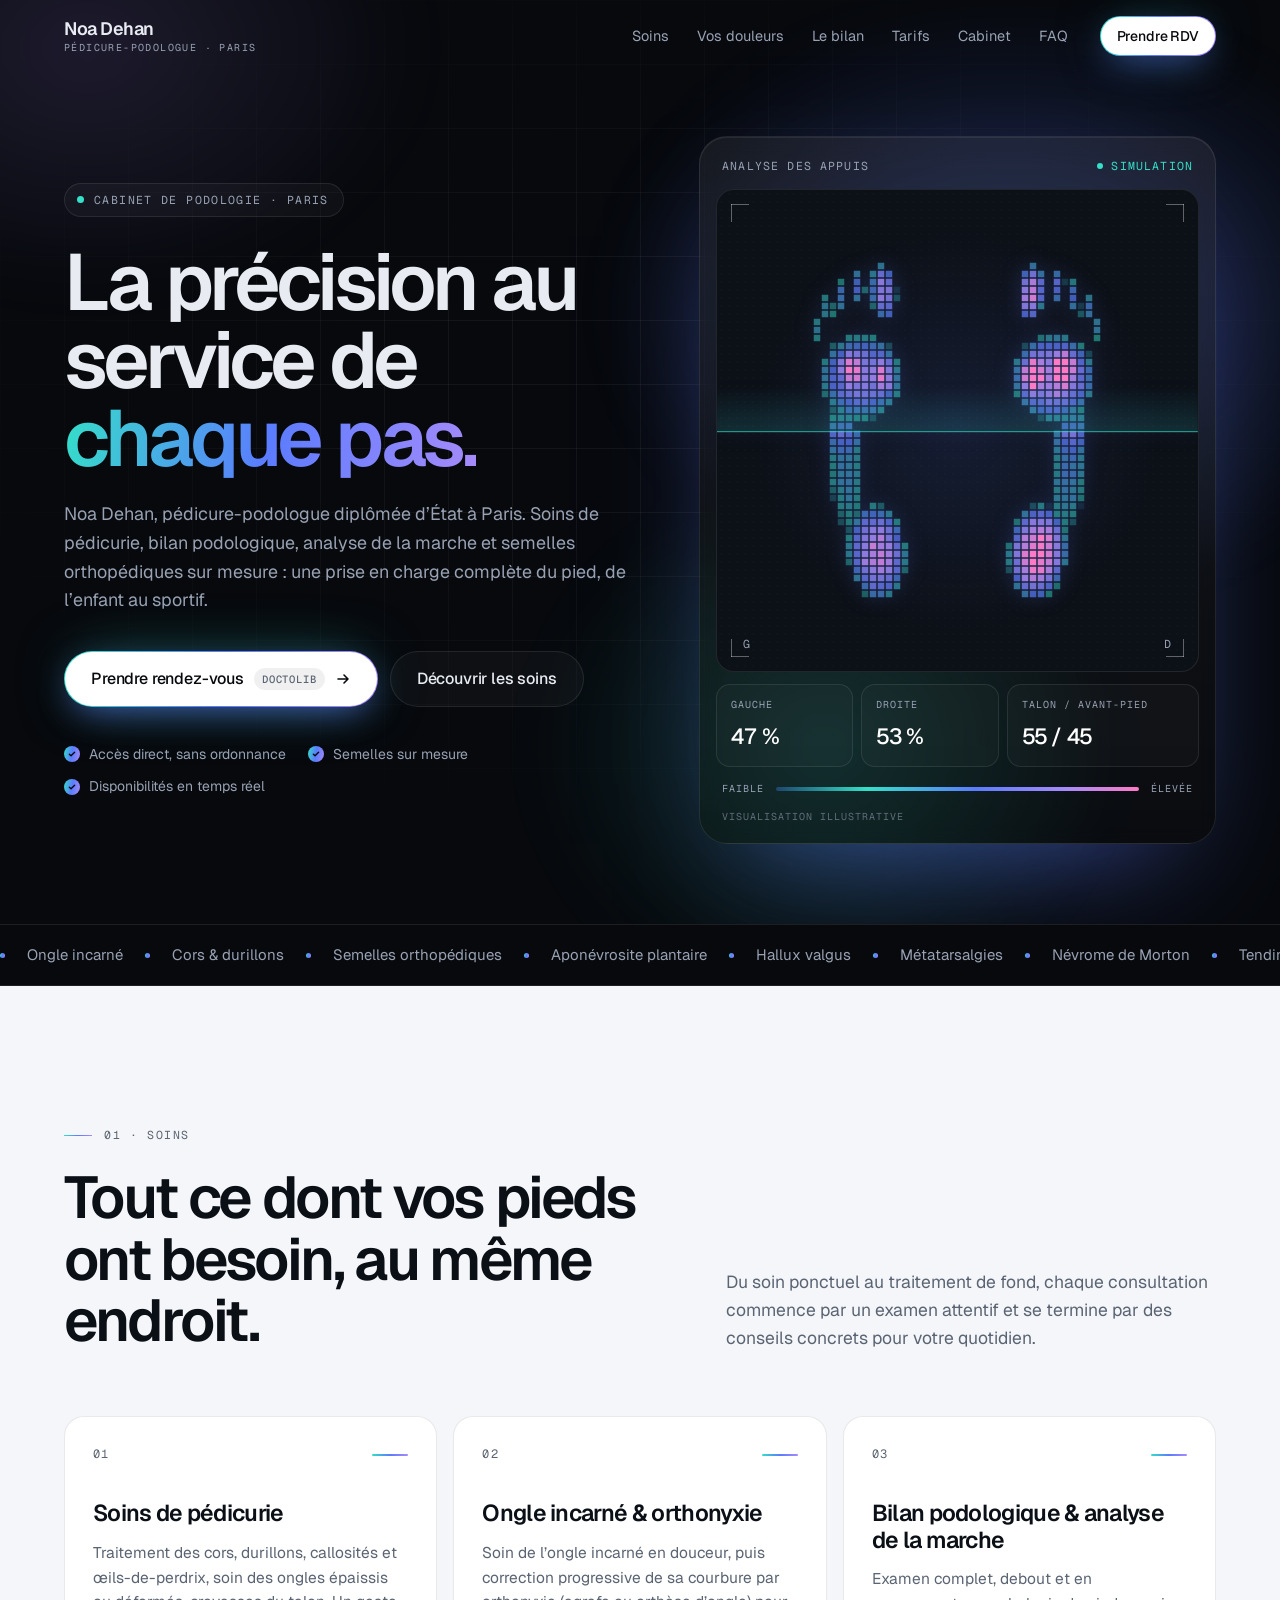
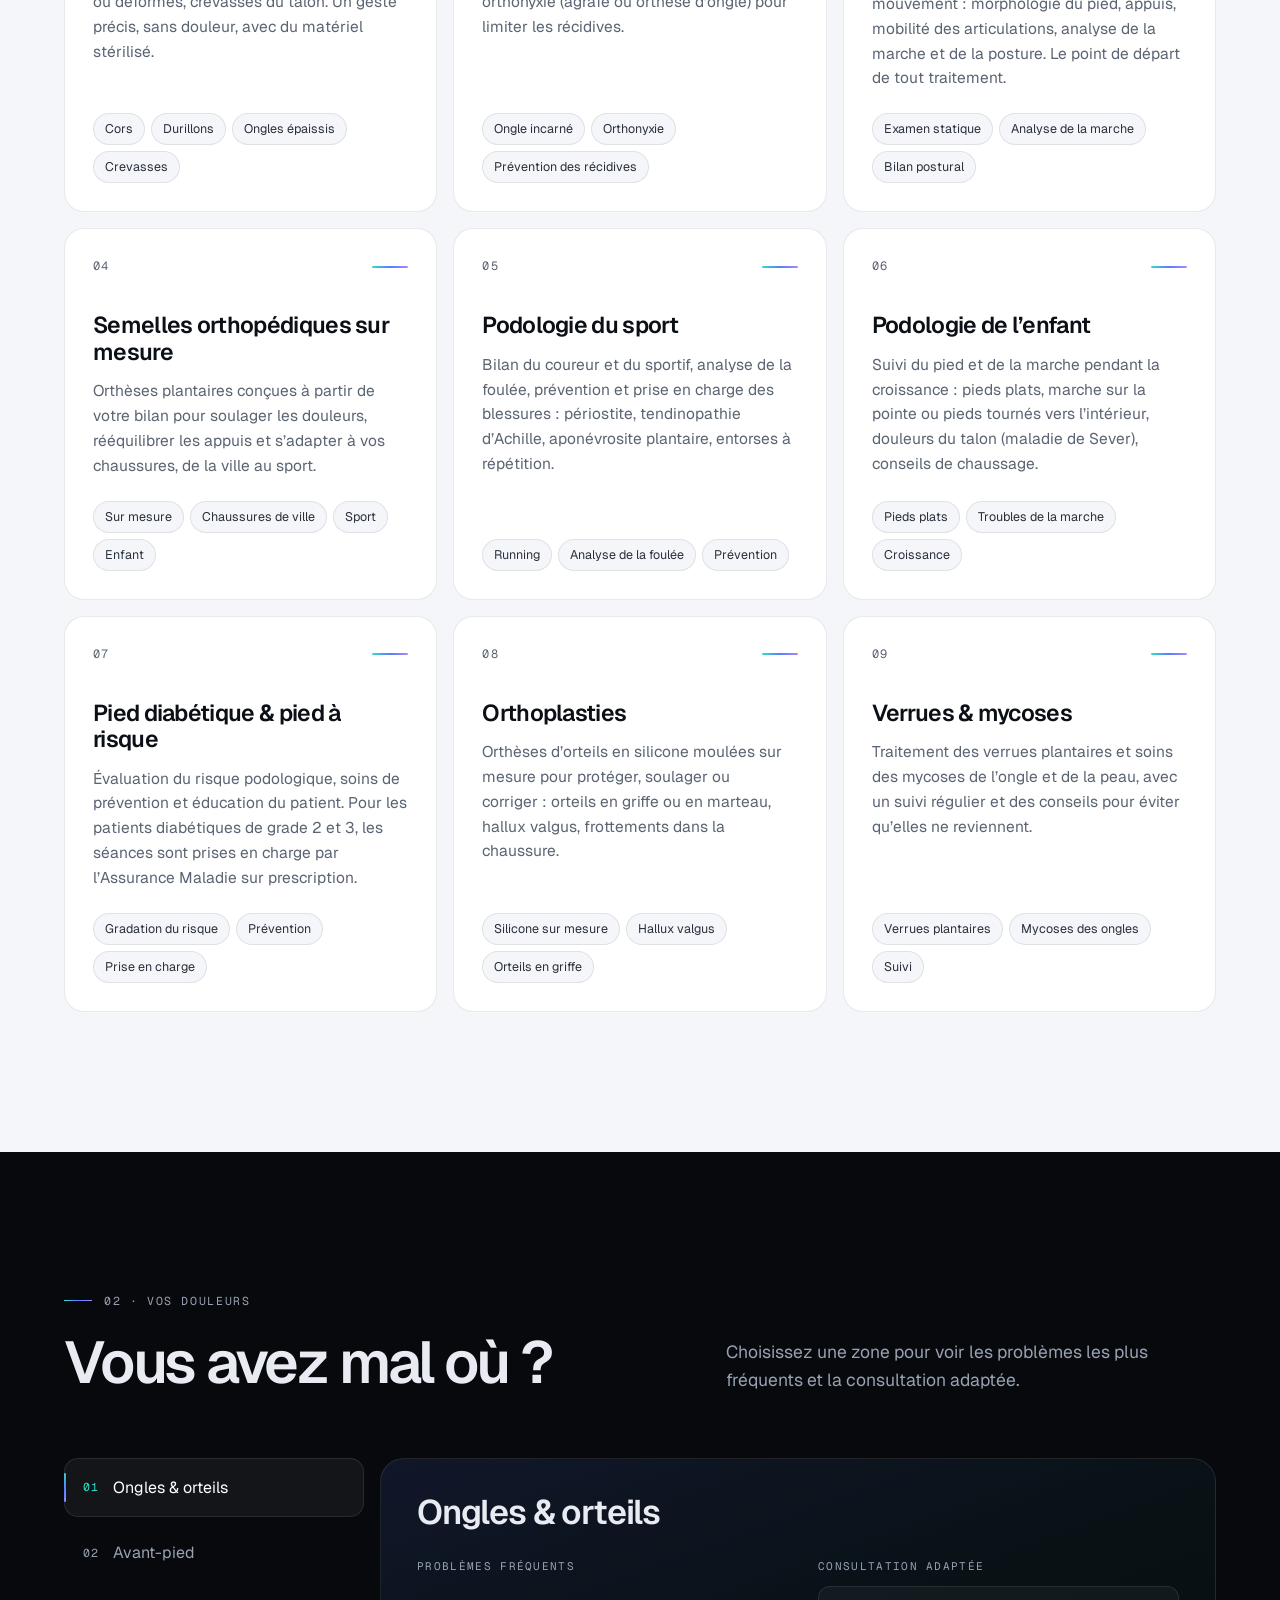
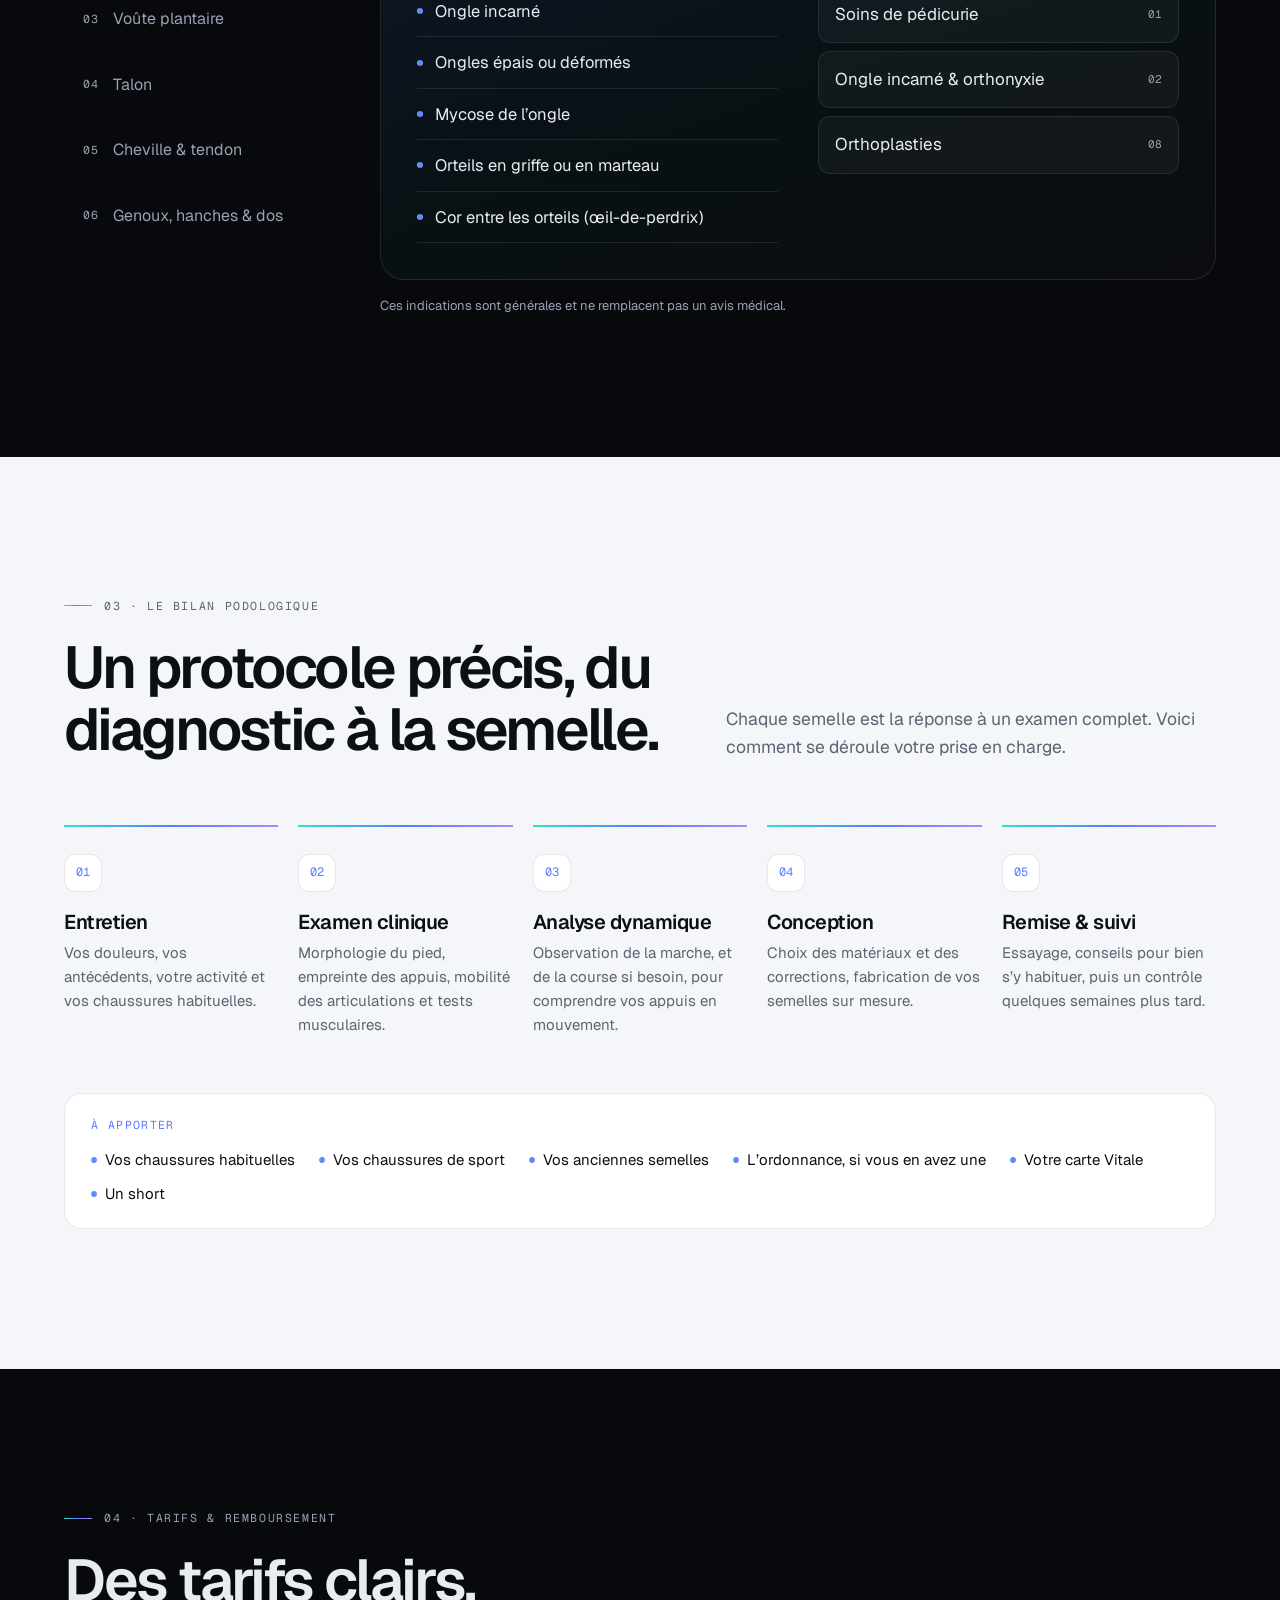
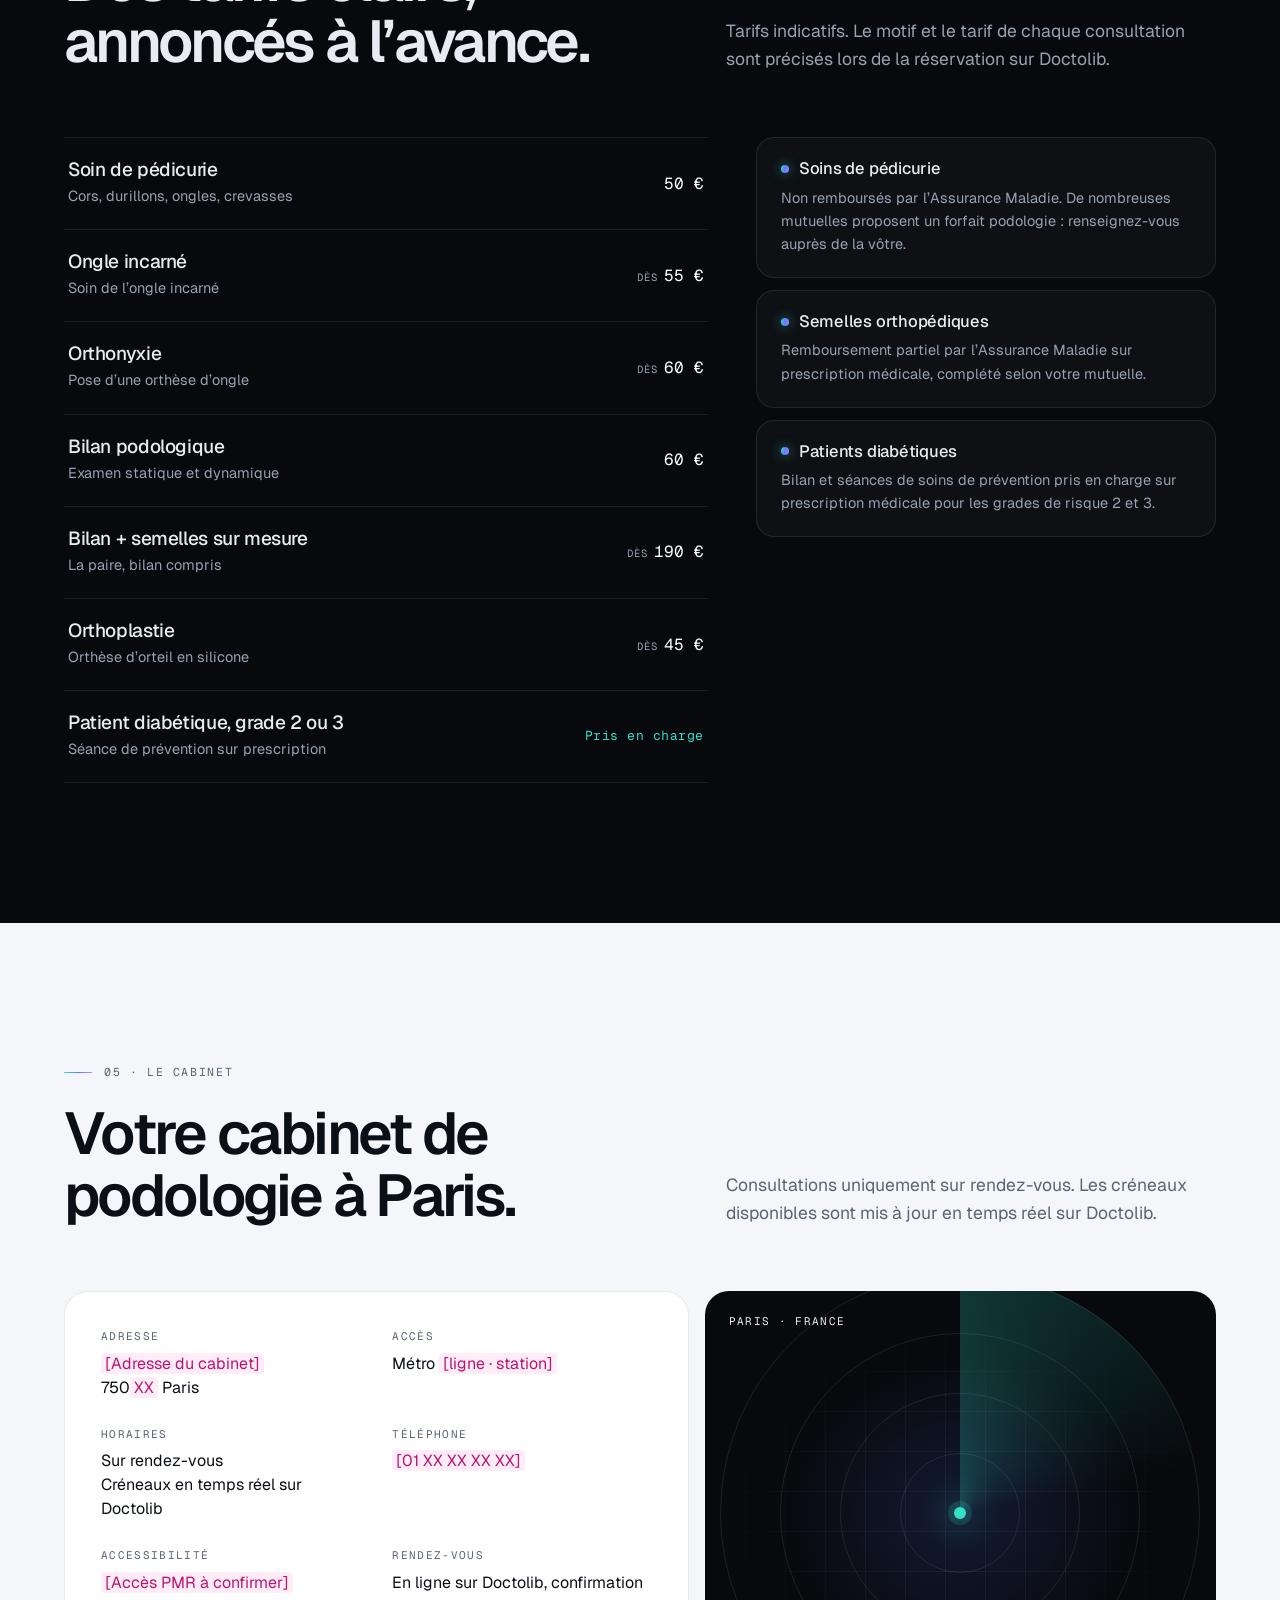
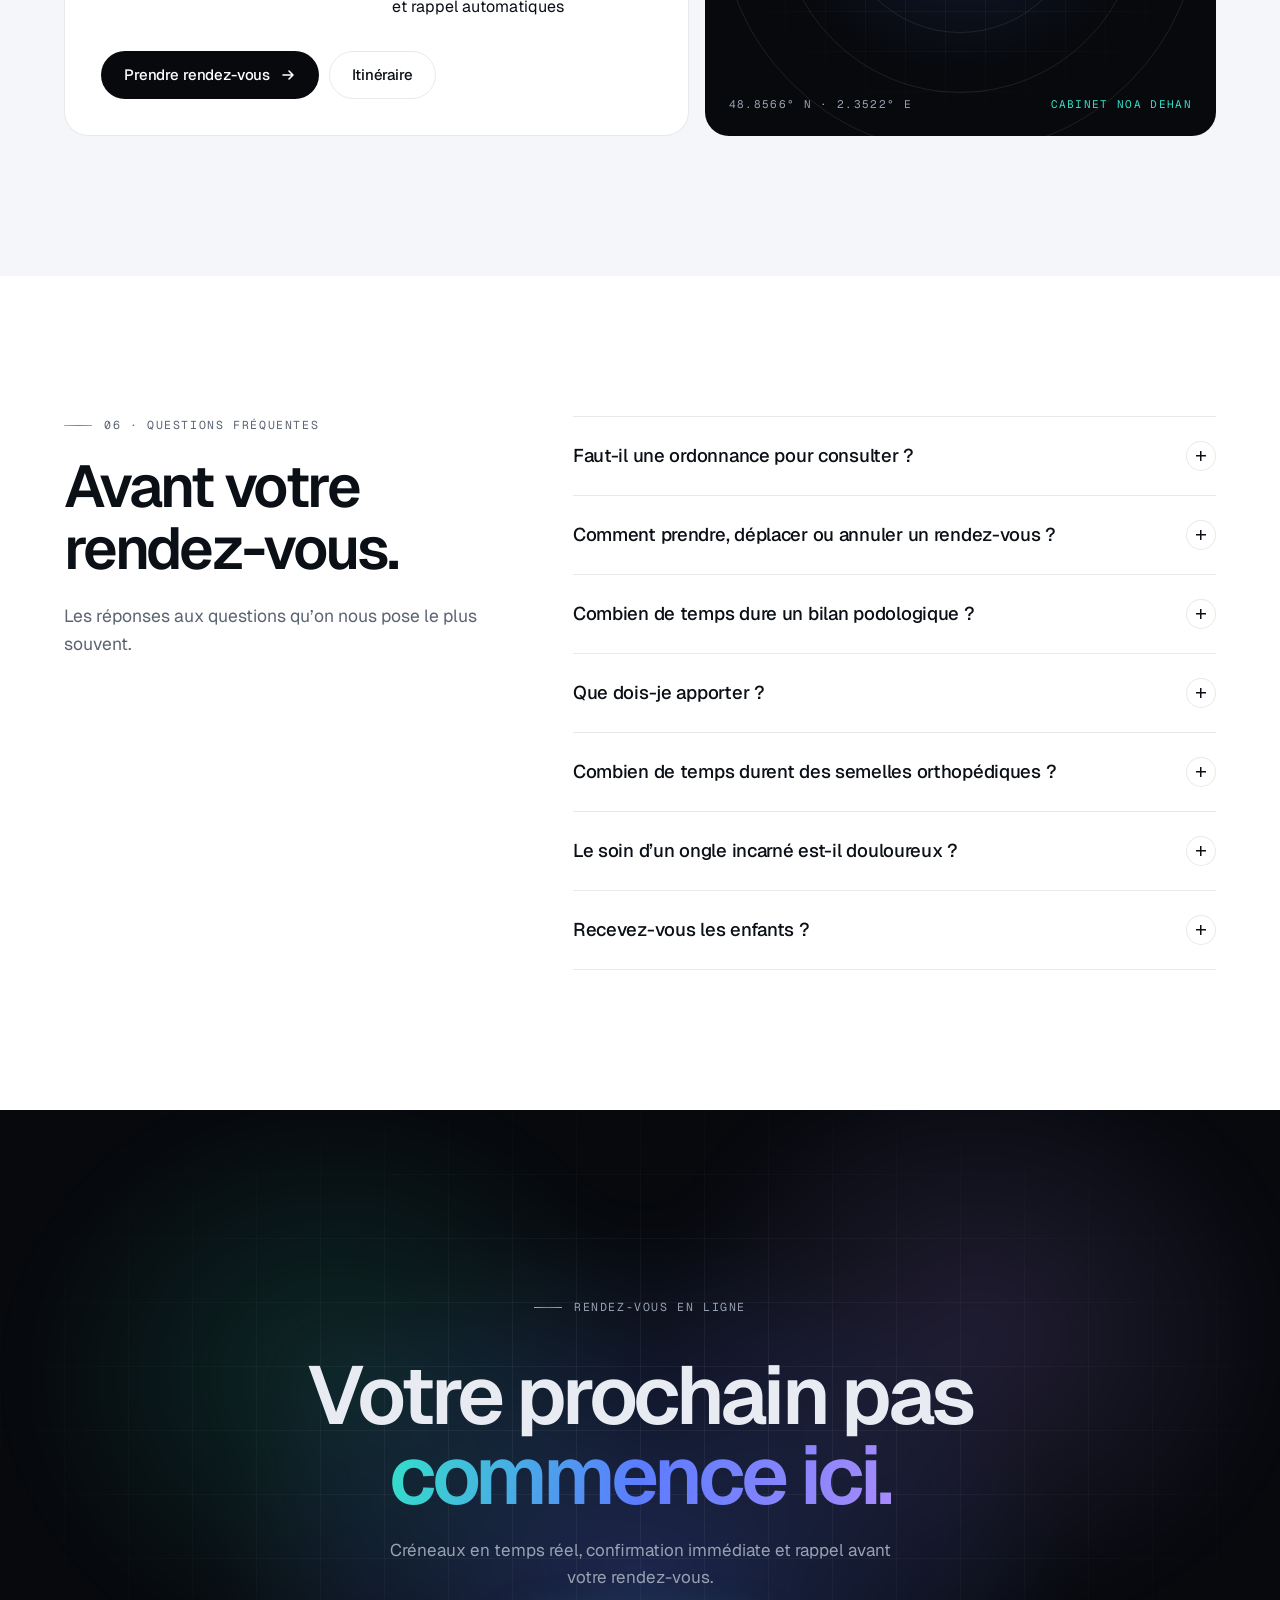
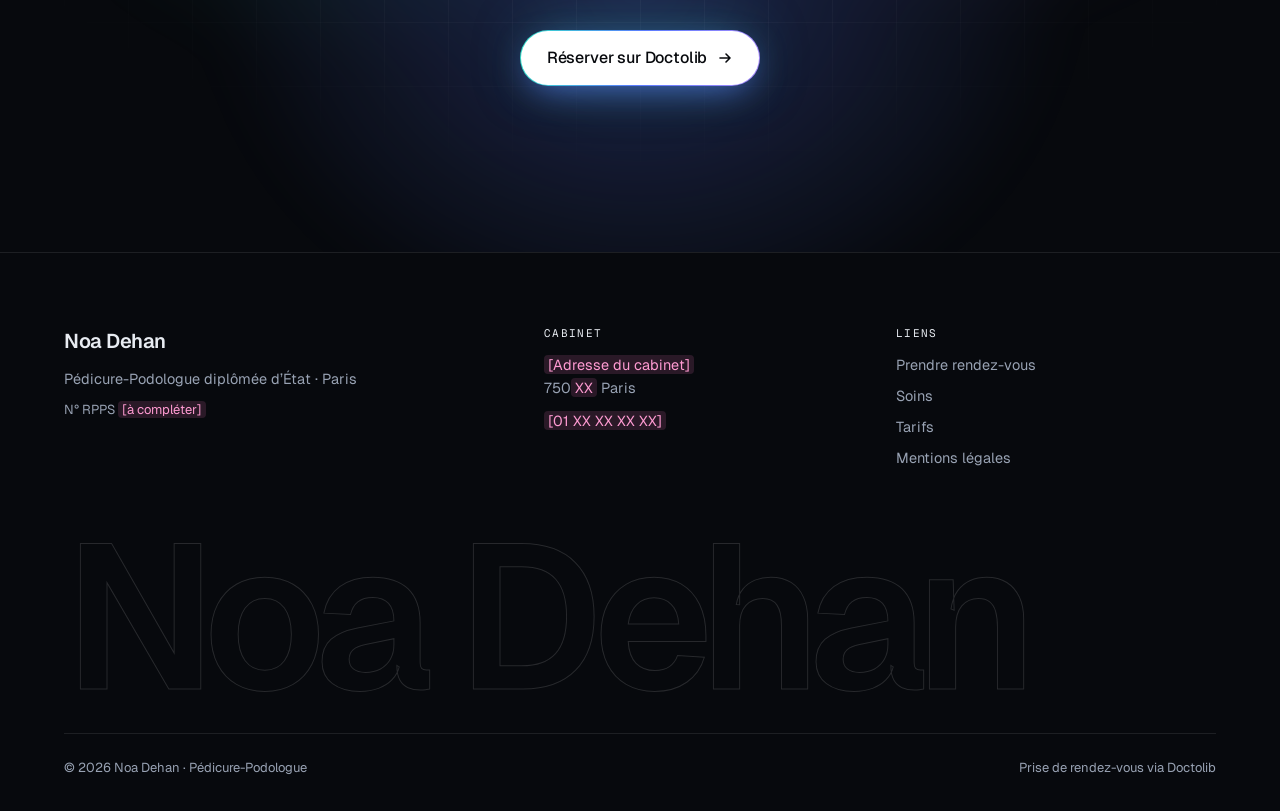
==== index.html @ 724c50b6 "Site de Noa Dehan, pédicure-podologue à Paris Page d'accueil (soins, douleurs par zone, bilan, tarif" ====
<!doctype html>
<html lang="fr">
<head>
  <meta charset="utf-8">
  <meta name="viewport" content="width=device-width, initial-scale=1">
  <title>Noa Dehan · Pédicure-Podologue à Paris</title>
  <meta name="description" content="Noa Dehan, pédicure-podologue à Paris : soins de pédicurie, ongle incarné, bilan podologique, semelles orthopédiques sur mesure, podologie du sport et de l’enfant, pied diabétique. Prise de rendez-vous en ligne sur Doctolib.">
  <!-- Version de travail : à retirer une fois les informations du cabinet complétées -->
  <meta name="robots" content="noindex">
  <meta name="theme-color" content="#07090D">
  <meta property="og:type" content="website">
  <meta property="og:locale" content="fr_FR">
  <meta property="og:title" content="Noa Dehan · Pédicure-Podologue à Paris">
  <meta property="og:description" content="Soins de pédicurie, bilan podologique et semelles orthopédiques sur mesure. Rendez-vous en ligne sur Doctolib.">

  <link rel="preconnect" href="https://fonts.googleapis.com">
  <link rel="preconnect" href="https://fonts.gstatic.com" crossorigin>
  <link href="https://fonts.googleapis.com/css2?family=Geist:wght@300..700&family=Geist+Mono:wght@400..600&display=swap" rel="stylesheet">
  <link rel="stylesheet" href="styles.css">
  <script>document.documentElement.classList.add("js")</script>
  <script src="script.js" defer></script>

  <!-- Données structurées pour Google : adresse, téléphone et URL à compléter -->
  <script type="application/ld+json">
  {
    "@context": "https://schema.org",
    "@type": "MedicalBusiness",
    "name": "Noa Dehan · Pédicure-Podologue",
    "medicalSpecialty": "Podiatric",
    "description": "Cabinet de pédicurie-podologie à Paris : soins, bilan podologique, semelles orthopédiques sur mesure, podologie du sport et de l’enfant, pied diabétique.",
    "address": {
      "@type": "PostalAddress",
      "streetAddress": "À COMPLÉTER",
      "postalCode": "750XX",
      "addressLocality": "Paris",
      "addressCountry": "FR"
    },
    "telephone": "À COMPLÉTER",
    "areaServed": "Paris"
  }
  </script>
</head>
<body>
  <a class="skip" href="#contenu">Aller au contenu</a>

  <!-- ===== Navigation ===== -->
  <header class="nav" id="nav">
    <div class="wrap nav__inner">
      <a href="#top" class="wordmark" aria-label="Noa Dehan, retour en haut de page">
        <span class="wordmark__name">Noa Dehan</span>
        <span class="wordmark__role">Pédicure-Podologue · Paris</span>
      </a>
      <nav class="nav__links" aria-label="Navigation principale">
        <a href="#soins">Soins</a>
        <a href="#douleurs">Vos douleurs</a>
        <a href="#bilan">Le bilan</a>
        <a href="#tarifs">Tarifs</a>
        <a href="#cabinet">Cabinet</a>
        <a href="#faq">FAQ</a>
      </nav>
      <a class="btn btn--glow btn--sm nav__cta" data-doctolib href="https://www.doctolib.fr/">Prendre RDV</a>
      <button class="nav__burger" type="button" aria-expanded="false" aria-controls="menu-mobile" aria-label="Ouvrir le menu">
        <span></span><span></span>
      </button>
    </div>
    <div class="nav__mobile" id="menu-mobile" hidden>
      <nav class="wrap" aria-label="Navigation mobile">
        <a href="#soins">Soins</a>
        <a href="#douleurs">Vos douleurs</a>
        <a href="#bilan">Le bilan</a>
        <a href="#tarifs">Tarifs</a>
        <a href="#cabinet">Cabinet</a>
        <a href="#faq">FAQ</a>
        <a class="btn btn--glow" data-doctolib href="https://www.doctolib.fr/">Prendre rendez-vous sur Doctolib</a>
      </nav>
    </div>
  </header>

  <main id="contenu">

    <!-- ===== Hero ===== -->
    <section class="hero dark" id="top">
      <div class="hero__bg" aria-hidden="true">
        <div class="aurora"></div>
        <div class="gridlines"></div>
      </div>

      <div class="wrap hero__inner">
        <div class="hero__copy">
          <p class="eyebrow reveal"><span class="pulse"></span>Cabinet de podologie · Paris</p>
          <h1 class="reveal" style="--d:.08s">La précision au service de <span class="grad">chaque pas.</span></h1>
          <p class="lead reveal" style="--d:.16s">
            Noa Dehan, pédicure-podologue diplômée d’État à Paris. Soins de pédicurie, bilan podologique,
            analyse de la marche et semelles orthopédiques sur mesure&nbsp;: une prise en charge complète du pied,
            de l’enfant au sportif.
          </p>
          <div class="hero__ctas reveal" style="--d:.24s">
            <a class="btn btn--glow btn--lg" data-doctolib href="https://www.doctolib.fr/">
              Prendre rendez-vous
              <span class="btn__sub">Doctolib</span>
              <svg viewBox="0 0 16 16" fill="none" aria-hidden="true"><path d="M3 8h10M9 4l4 4-4 4" stroke="currentColor" stroke-width="1.6" stroke-linecap="round" stroke-linejoin="round"/></svg>
            </a>
            <a class="btn btn--ghost btn--lg" href="#soins">Découvrir les soins</a>
          </div>
          <ul class="hero__chips reveal" style="--d:.32s">
            <li>Accès direct, sans ordonnance</li>
            <li>Semelles sur mesure</li>
            <li>Disponibilités en temps réel</li>
          </ul>
        </div>

        <figure class="scan reveal" style="--d:.2s">
          <div class="scan__head">
            <span class="mono">Analyse des appuis</span>
            <span class="mono scan__status"><i></i>Simulation</span>
          </div>
          <div class="scan__stage">
            <span class="scan__corners" aria-hidden="true"></span>
            <canvas id="scan" role="img" aria-label="Illustration animée d’une analyse des pressions sous les deux pieds"></canvas>
            <span class="scan__foot scan__foot--l mono" aria-hidden="true">G</span>
            <span class="scan__foot scan__foot--r mono" aria-hidden="true">D</span>
          </div>
          <div class="scan__metrics">
            <div><span class="mono">Gauche</span><strong id="m-left">50 %</strong></div>
            <div><span class="mono">Droite</span><strong id="m-right">50 %</strong></div>
            <div><span class="mono">Talon / avant-pied</span><strong id="m-ratio">57 / 43</strong></div>
          </div>
          <div class="scan__scale">
            <span class="mono">Faible</span><span class="scan__bar"></span><span class="mono">Élevée</span>
          </div>
          <figcaption class="mono">Visualisation illustrative</figcaption>
        </figure>
      </div>
    </section>

    <!-- ===== Bandeau défilant ===== -->
    <section class="ticker" aria-label="Motifs de consultation fréquents">
      <div class="ticker__track">
        <ul>
          <li>Ongle incarné</li><li>Cors &amp; durillons</li><li>Semelles orthopédiques</li><li>Aponévrosite plantaire</li>
          <li>Hallux valgus</li><li>Métatarsalgies</li><li>Névrome de Morton</li><li>Tendinite d’Achille</li>
          <li>Pieds plats</li><li>Pied creux</li><li>Verrues plantaires</li><li>Pied diabétique</li>
          <li>Mycoses</li><li>Crevasses</li><li>Épine calcanéenne</li><li>Podologie du sport</li><li>Podologie de l’enfant</li>
        </ul>
        <ul aria-hidden="true">
          <li>Ongle incarné</li><li>Cors &amp; durillons</li><li>Semelles orthopédiques</li><li>Aponévrosite plantaire</li>
          <li>Hallux valgus</li><li>Métatarsalgies</li><li>Névrome de Morton</li><li>Tendinite d’Achille</li>
          <li>Pieds plats</li><li>Pied creux</li><li>Verrues plantaires</li><li>Pied diabétique</li>
          <li>Mycoses</li><li>Crevasses</li><li>Épine calcanéenne</li><li>Podologie du sport</li><li>Podologie de l’enfant</li>
        </ul>
      </div>
    </section>

    <!-- ===== Soins ===== -->
    <section class="section light" id="soins">
      <div class="wrap">
        <header class="section__head reveal">
          <p class="kicker">01 · Soins</p>
          <h2>Tout ce dont vos pieds ont besoin, au même endroit.</h2>
          <p class="section__lead">
            Du soin ponctuel au traitement de fond, chaque consultation commence par un examen attentif
            et se termine par des conseils concrets pour votre quotidien.
          </p>
        </header>

        <div class="cards">
          <article class="card reveal" id="soin-pedicurie">
            <div class="card__top"><span class="card__idx">01</span><span class="card__bar"></span></div>
            <h3>Soins de pédicurie</h3>
            <p>Traitement des cors, durillons, callosités et œils-de-perdrix, soin des ongles épaissis ou déformés, crevasses du talon. Un geste précis, sans douleur, avec du matériel stérilisé.</p>
            <ul class="tags"><li>Cors</li><li>Durillons</li><li>Ongles épaissis</li><li>Crevasses</li></ul>
          </article>

          <article class="card reveal" style="--d:.06s" id="soin-ongle">
            <div class="card__top"><span class="card__idx">02</span><span class="card__bar"></span></div>
            <h3>Ongle incarné &amp; orthonyxie</h3>
            <p>Soin de l’ongle incarné en douceur, puis correction progressive de sa courbure par orthonyxie (agrafe ou orthèse d’ongle) pour limiter les récidives.</p>
            <ul class="tags"><li>Ongle incarné</li><li>Orthonyxie</li><li>Prévention des récidives</li></ul>
          </article>

          <article class="card reveal" style="--d:.12s" id="soin-bilan">
            <div class="card__top"><span class="card__idx">03</span><span class="card__bar"></span></div>
            <h3>Bilan podologique &amp; analyse de la marche</h3>
            <p>Examen complet, debout et en mouvement&nbsp;: morphologie du pied, appuis, mobilité des articulations, analyse de la marche et de la posture. Le point de départ de tout traitement.</p>
            <ul class="tags"><li>Examen statique</li><li>Analyse de la marche</li><li>Bilan postural</li></ul>
          </article>

          <article class="card reveal" id="soin-semelles">
            <div class="card__top"><span class="card__idx">04</span><span class="card__bar"></span></div>
            <h3>Semelles orthopédiques sur mesure</h3>
            <p>Orthèses plantaires conçues à partir de votre bilan pour soulager les douleurs, rééquilibrer les appuis et s’adapter à vos chaussures, de la ville au sport.</p>
            <ul class="tags"><li>Sur mesure</li><li>Chaussures de ville</li><li>Sport</li><li>Enfant</li></ul>
          </article>

          <article class="card reveal" style="--d:.06s" id="soin-sport">
            <div class="card__top"><span class="card__idx">05</span><span class="card__bar"></span></div>
            <h3>Podologie du sport</h3>
            <p>Bilan du coureur et du sportif, analyse de la foulée, prévention et prise en charge des blessures&nbsp;: périostite, tendinopathie d’Achille, aponévrosite plantaire, entorses à répétition.</p>
            <ul class="tags"><li>Running</li><li>Analyse de la foulée</li><li>Prévention</li></ul>
          </article>

          <article class="card reveal" style="--d:.12s" id="soin-enfant">
            <div class="card__top"><span class="card__idx">06</span><span class="card__bar"></span></div>
            <h3>Podologie de l’enfant</h3>
            <p>Suivi du pied et de la marche pendant la croissance&nbsp;: pieds plats, marche sur la pointe ou pieds tournés vers l’intérieur, douleurs du talon (maladie de Sever), conseils de chaussage.</p>
            <ul class="tags"><li>Pieds plats</li><li>Troubles de la marche</li><li>Croissance</li></ul>
          </article>

          <article class="card reveal" id="soin-diabete">
            <div class="card__top"><span class="card__idx">07</span><span class="card__bar"></span></div>
            <h3>Pied diabétique &amp; pied à risque</h3>
            <p>Évaluation du risque podologique, soins de prévention et éducation du patient. Pour les patients diabétiques de grade 2 et 3, les séances sont prises en charge par l’Assurance Maladie sur prescription.</p>
            <ul class="tags"><li>Gradation du risque</li><li>Prévention</li><li>Prise en charge</li></ul>
          </article>

          <article class="card reveal" style="--d:.06s" id="soin-orthoplastie">
            <div class="card__top"><span class="card__idx">08</span><span class="card__bar"></span></div>
            <h3>Orthoplasties</h3>
            <p>Orthèses d’orteils en silicone moulées sur mesure pour protéger, soulager ou corriger&nbsp;: orteils en griffe ou en marteau, hallux valgus, frottements dans la chaussure.</p>
            <ul class="tags"><li>Silicone sur mesure</li><li>Hallux valgus</li><li>Orteils en griffe</li></ul>
          </article>

          <article class="card reveal" style="--d:.12s" id="soin-verrues">
            <div class="card__top"><span class="card__idx">09</span><span class="card__bar"></span></div>
            <h3>Verrues &amp; mycoses</h3>
            <p>Traitement des verrues plantaires et soins des mycoses de l’ongle et de la peau, avec un suivi régulier et des conseils pour éviter qu’elles ne reviennent.</p>
            <ul class="tags"><li>Verrues plantaires</li><li>Mycoses des ongles</li><li>Suivi</li></ul>
          </article>
        </div>
      </div>
    </section>

    <!-- ===== Vos douleurs (sélecteur par zone) ===== -->
    <section class="section dark" id="douleurs">
      <div class="wrap">
        <header class="section__head reveal">
          <p class="kicker">02 · Vos douleurs</p>
          <h2>Vous avez mal où&nbsp;?</h2>
          <p class="section__lead">
            Choisissez une zone pour voir les problèmes les plus fréquents et la consultation adaptée.
          </p>
        </header>

        <div class="finder reveal">
          <div class="finder__tabs" role="tablist" aria-label="Zones douloureuses">
            <button class="finder__tab" type="button" role="tab" id="tab-orteils" aria-controls="zone-orteils" aria-selected="true" tabindex="0"><span class="finder__idx">01</span>Ongles &amp; orteils</button>
            <button class="finder__tab" type="button" role="tab" id="tab-avant" aria-controls="zone-avant" aria-selected="false" tabindex="-1"><span class="finder__idx">02</span>Avant-pied</button>
            <button class="finder__tab" type="button" role="tab" id="tab-voute" aria-controls="zone-voute" aria-selected="false" tabindex="-1"><span class="finder__idx">03</span>Voûte plantaire</button>
            <button class="finder__tab" type="button" role="tab" id="tab-talon" aria-controls="zone-talon" aria-selected="false" tabindex="-1"><span class="finder__idx">04</span>Talon</button>
            <button class="finder__tab" type="button" role="tab" id="tab-cheville" aria-controls="zone-cheville" aria-selected="false" tabindex="-1"><span class="finder__idx">05</span>Cheville &amp; tendon</button>
            <button class="finder__tab" type="button" role="tab" id="tab-posture" aria-controls="zone-posture" aria-selected="false" tabindex="-1"><span class="finder__idx">06</span>Genoux, hanches &amp; dos</button>
          </div>

          <div class="finder__panels">
            <div class="finder__panel is-active" role="tabpanel" id="zone-orteils" aria-labelledby="tab-orteils" tabindex="0">
              <h3>Ongles &amp; orteils</h3>
              <div>
                <p class="finder__label">Problèmes fréquents</p>
                <ul class="finder__list">
                  <li>Ongle incarné</li><li>Ongles épais ou déformés</li><li>Mycose de l’ongle</li>
                  <li>Orteils en griffe ou en marteau</li><li>Cor entre les orteils (œil-de-perdrix)</li>
                </ul>
              </div>
              <div>
                <p class="finder__label">Consultation adaptée</p>
                <ul class="finder__care">
                  <li><a href="#soin-pedicurie">Soins de pédicurie <span>01</span></a></li>
                  <li><a href="#soin-ongle">Ongle incarné &amp; orthonyxie <span>02</span></a></li>
                  <li><a href="#soin-orthoplastie">Orthoplasties <span>08</span></a></li>
                </ul>
              </div>
            </div>

            <div class="finder__panel" role="tabpanel" id="zone-avant" aria-labelledby="tab-avant" tabindex="0">
              <h3>Avant-pied</h3>
              <div>
                <p class="finder__label">Problèmes fréquents</p>
                <ul class="finder__list">
                  <li>Durillons sous le pied</li><li>Douleurs sous les orteils (métatarsalgies)</li><li>Névrome de Morton</li>
                  <li>Hallux valgus («&nbsp;oignon&nbsp;»)</li><li>Sensation de brûlure à la marche</li>
                </ul>
              </div>
              <div>
                <p class="finder__label">Consultation adaptée</p>
                <ul class="finder__care">
                  <li><a href="#soin-bilan">Bilan podologique <span>03</span></a></li>
                  <li><a href="#soin-semelles">Semelles orthopédiques <span>04</span></a></li>
                  <li><a href="#soin-orthoplastie">Orthoplasties <span>08</span></a></li>
                </ul>
              </div>
            </div>

            <div class="finder__panel" role="tabpanel" id="zone-voute" aria-labelledby="tab-voute" tabindex="0">
              <h3>Voûte plantaire</h3>
              <div>
                <p class="finder__label">Problèmes fréquents</p>
                <ul class="finder__list">
                  <li>Pieds plats</li><li>Pieds creux</li><li>Aponévrosite plantaire</li><li>Fatigue ou crampes à la marche</li>
                </ul>
              </div>
              <div>
                <p class="finder__label">Consultation adaptée</p>
                <ul class="finder__care">
                  <li><a href="#soin-bilan">Bilan &amp; analyse de la marche <span>03</span></a></li>
                  <li><a href="#soin-semelles">Semelles orthopédiques <span>04</span></a></li>
                </ul>
              </div>
            </div>

            <div class="finder__panel" role="tabpanel" id="zone-talon" aria-labelledby="tab-talon" tabindex="0">
              <h3>Talon</h3>
              <div>
                <p class="finder__label">Problèmes fréquents</p>
                <ul class="finder__list">
                  <li>Douleur aux premiers pas du matin (talalgie)</li><li>Épine calcanéenne</li>
                  <li>Crevasses du talon</li><li>Maladie de Sever chez l’enfant</li>
                </ul>
              </div>
              <div>
                <p class="finder__label">Consultation adaptée</p>
                <ul class="finder__care">
                  <li><a href="#soin-semelles">Bilan &amp; semelles <span>04</span></a></li>
                  <li><a href="#soin-pedicurie">Soins de pédicurie <span>01</span></a></li>
                  <li><a href="#soin-enfant">Podologie de l’enfant <span>06</span></a></li>
                </ul>
              </div>
            </div>

            <div class="finder__panel" role="tabpanel" id="zone-cheville" aria-labelledby="tab-cheville" tabindex="0">
              <h3>Cheville &amp; tendon d’Achille</h3>
              <div>
                <p class="finder__label">Problèmes fréquents</p>
                <ul class="finder__list">
                  <li>Tendinopathie d’Achille</li><li>Entorses à répétition</li><li>Cheville instable</li><li>Douleurs à la course</li>
                </ul>
              </div>
              <div>
                <p class="finder__label">Consultation adaptée</p>
                <ul class="finder__care">
                  <li><a href="#soin-sport">Podologie du sport <span>05</span></a></li>
                  <li><a href="#soin-semelles">Semelles orthopédiques <span>04</span></a></li>
                </ul>
              </div>
            </div>

            <div class="finder__panel" role="tabpanel" id="zone-posture" aria-labelledby="tab-posture" tabindex="0">
              <h3>Genoux, hanches &amp; dos</h3>
              <div>
                <p class="finder__label">Problèmes fréquents</p>
                <ul class="finder__list">
                  <li>Douleurs liées aux appuis</li><li>Différence de longueur des jambes</li>
                  <li>Déséquilibre postural</li><li>Chaussures qui s’usent de travers</li>
                </ul>
              </div>
              <div>
                <p class="finder__label">Consultation adaptée</p>
                <ul class="finder__care">
                  <li><a href="#soin-bilan">Bilan postural <span>03</span></a></li>
                  <li><a href="#soin-semelles">Semelles orthopédiques <span>04</span></a></li>
                </ul>
              </div>
            </div>

            <p class="finder__note">Ces indications sont générales et ne remplacent pas un avis médical.</p>
          </div>
        </div>
      </div>
    </section>

    <!-- ===== Le bilan ===== -->
    <section class="section light" id="bilan">
      <div class="wrap">
        <header class="section__head reveal">
          <p class="kicker">03 · Le bilan podologique</p>
          <h2>Un protocole précis, du diagnostic à la semelle.</h2>
          <p class="section__lead">
            Chaque semelle est la réponse à un examen complet. Voici comment se déroule votre prise en charge.
          </p>
        </header>

        <ol class="steps">
          <li class="step reveal">
            <span class="step__n">01</span>
            <h3>Entretien</h3>
            <p>Vos douleurs, vos antécédents, votre activité et vos chaussures habituelles.</p>
          </li>
          <li class="step reveal" style="--d:.08s">
            <span class="step__n">02</span>
            <h3>Examen clinique</h3>
            <p>Morphologie du pied, empreinte des appuis, mobilité des articulations et tests musculaires.</p>
          </li>
          <li class="step reveal" style="--d:.16s">
            <span class="step__n">03</span>
            <h3>Analyse dynamique</h3>
            <p>Observation de la marche, et de la course si besoin, pour comprendre vos appuis en mouvement.</p>
          </li>
          <li class="step reveal" style="--d:.24s">
            <span class="step__n">04</span>
            <h3>Conception</h3>
            <p>Choix des matériaux et des corrections, fabrication de vos semelles sur mesure.</p>
          </li>
          <li class="step reveal" style="--d:.32s">
            <span class="step__n">05</span>
            <h3>Remise &amp; suivi</h3>
            <p>Essayage, conseils pour bien s’y habituer, puis un contrôle quelques semaines plus tard.</p>
          </li>
        </ol>

        <div class="prep reveal">
          <p class="prep__label">À apporter</p>
          <ul>
            <li>Vos chaussures habituelles</li>
            <li>Vos chaussures de sport</li>
            <li>Vos anciennes semelles</li>
            <li>L’ordonnance, si vous en avez une</li>
            <li>Votre carte Vitale</li>
            <li>Un short</li>
          </ul>
        </div>
      </div>
    </section>

    <!-- ===== Tarifs ===== -->
    <section class="section dark" id="tarifs">
      <div class="wrap">
        <header class="section__head reveal">
          <p class="kicker">04 · Tarifs &amp; remboursement</p>
          <h2>Des tarifs clairs, annoncés à l’avance.</h2>
          <p class="section__lead">
            Tarifs indicatifs. Le motif et le tarif de chaque consultation sont précisés lors de la réservation sur Doctolib.
          </p>
        </header>

        <div class="pricing">
          <!-- À VALIDER avec Noa Dehan : tous les tarifs ci-dessous sont des exemples -->
          <ul class="price-list reveal">
            <li class="price"><div><h3>Soin de pédicurie</h3><p>Cors, durillons, ongles, crevasses</p></div><span class="price__v">50 €</span></li>
            <li class="price"><div><h3>Ongle incarné</h3><p>Soin de l’ongle incarné</p></div><span class="price__v"><small>dès</small>55 €</span></li>
            <li class="price"><div><h3>Orthonyxie</h3><p>Pose d’une orthèse d’ongle</p></div><span class="price__v"><small>dès</small>60 €</span></li>
            <li class="price"><div><h3>Bilan podologique</h3><p>Examen statique et dynamique</p></div><span class="price__v">60 €</span></li>
            <li class="price"><div><h3>Bilan + semelles sur mesure</h3><p>La paire, bilan compris</p></div><span class="price__v"><small>dès</small>190 €</span></li>
            <li class="price"><div><h3>Orthoplastie</h3><p>Orthèse d’orteil en silicone</p></div><span class="price__v"><small>dès</small>45 €</span></li>
            <li class="price"><div><h3>Patient diabétique, grade 2 ou 3</h3><p>Séance de prévention sur prescription</p></div><span class="price__v price__v--care">Pris en charge</span></li>
          </ul>

          <aside class="refund reveal" style="--d:.1s" aria-label="Remboursement">
            <div class="refund__item">
              <h3><span class="dot"></span>Soins de pédicurie</h3>
              <p>Non remboursés par l’Assurance Maladie. De nombreuses mutuelles proposent un forfait podologie&nbsp;: renseignez-vous auprès de la vôtre.</p>
            </div>
            <div class="refund__item">
              <h3><span class="dot"></span>Semelles orthopédiques</h3>
              <p>Remboursement partiel par l’Assurance Maladie sur prescription médicale, complété selon votre mutuelle.</p>
            </div>
            <div class="refund__item">
              <h3><span class="dot"></span>Patients diabétiques</h3>
              <p>Bilan et séances de soins de prévention pris en charge sur prescription médicale pour les grades de risque 2 et 3.</p>
            </div>
          </aside>
        </div>
      </div>
    </section>

    <!-- ===== Cabinet ===== -->
    <section class="section light" id="cabinet">
      <div class="wrap">
        <header class="section__head reveal">
          <p class="kicker">05 · Le cabinet</p>
          <h2>Votre cabinet de podologie à Paris.</h2>
          <p class="section__lead">
            Consultations uniquement sur rendez-vous. Les créneaux disponibles sont mis à jour en temps réel sur Doctolib.
          </p>
        </header>

        <div class="place">
          <div class="place__info reveal">
            <dl class="info">
              <div>
                <dt>Adresse</dt>
                <dd><span class="todo">[Adresse du cabinet]</span><br>750<span class="todo">XX</span> Paris</dd>
              </div>
              <div>
                <dt>Accès</dt>
                <dd>Métro <span class="todo">[ligne · station]</span></dd>
              </div>
              <div>
                <dt>Horaires</dt>
                <dd>Sur rendez-vous<br>Créneaux en temps réel sur Doctolib</dd>
              </div>
              <div>
                <dt>Téléphone</dt>
                <dd><span class="todo">[01 XX XX XX XX]</span></dd>
              </div>
              <div>
                <dt>Accessibilité</dt>
                <dd><span class="todo">[Accès PMR à confirmer]</span></dd>
              </div>
              <div>
                <dt>Rendez-vous</dt>
                <dd>En ligne sur Doctolib, confirmation et rappel automatiques</dd>
              </div>
            </dl>
            <div class="place__actions">
              <a class="btn btn--dark" data-doctolib href="https://www.doctolib.fr/">
                Prendre rendez-vous
                <svg viewBox="0 0 16 16" fill="none" aria-hidden="true"><path d="M3 8h10M9 4l4 4-4 4" stroke="currentColor" stroke-width="1.6" stroke-linecap="round" stroke-linejoin="round"/></svg>
              </a>
              <a class="btn btn--line" data-maps href="https://www.google.com/maps/search/?api=1&amp;query=Noa%20Dehan%20p%C3%A9dicure-podologue%20Paris" target="_blank" rel="noopener">Itinéraire</a>
            </div>
          </div>

          <div class="place__map reveal" style="--d:.1s" aria-hidden="true">
            <div class="gridlines"></div>
            <span class="ring" style="--s:120px"></span>
            <span class="ring" style="--s:240px"></span>
            <span class="ring" style="--s:360px"></span>
            <span class="ring" style="--s:480px"></span>
            <span class="sweep"></span>
            <span class="pin"></span>
            <span class="map__label map__label--tl">Paris · France</span>
            <span class="map__label map__label--bl">48.8566° N · 2.3522° E</span>
            <span class="map__label map__label--br">Cabinet Noa Dehan</span>
          </div>
        </div>
      </div>
    </section>

    <!-- ===== FAQ ===== -->
    <section class="section white" id="faq">
      <div class="wrap faq-layout">
        <header class="faq__head reveal">
          <p class="kicker">06 · Questions fréquentes</p>
          <h2>Avant votre rendez-vous.</h2>
          <p class="section__lead">Les réponses aux questions qu’on nous pose le plus souvent.</p>
        </header>

        <div class="faq reveal">
          <details>
            <summary>Faut-il une ordonnance pour consulter&nbsp;?</summary>
            <p>Non, vous pouvez consulter un pédicure-podologue directement, sans ordonnance. Une prescription médicale reste utile pour le remboursement partiel des semelles orthopédiques, et elle est nécessaire pour la prise en charge des séances des patients diabétiques.</p>
          </details>
          <details>
            <summary>Comment prendre, déplacer ou annuler un rendez-vous&nbsp;?</summary>
            <p>Tout se fait sur Doctolib&nbsp;: vous voyez les créneaux disponibles en temps réel, vous recevez une confirmation puis un rappel, et vous pouvez déplacer ou annuler votre rendez-vous en quelques clics.</p>
          </details>
          <details>
            <summary>Combien de temps dure un bilan podologique&nbsp;?</summary>
            <p>Comptez généralement entre 45 minutes et 1 heure. Selon les cas, les semelles sont remises le jour même ou lors d’un second rendez-vous.</p>
          </details>
          <details>
            <summary>Que dois-je apporter&nbsp;?</summary>
            <p>Vos chaussures habituelles (ville et sport), vos anciennes semelles si vous en avez, l’ordonnance éventuelle, votre carte Vitale et un short pour faciliter l’examen.</p>
          </details>
          <details>
            <summary>Combien de temps durent des semelles orthopédiques&nbsp;?</summary>
            <p>En moyenne 1 à 2 ans chez l’adulte, selon l’usage et l’activité. Chez l’enfant, elles sont renouvelées plus souvent pour suivre la croissance du pied.</p>
          </details>
          <details>
            <summary>Le soin d’un ongle incarné est-il douloureux&nbsp;?</summary>
            <p>Le soin est réalisé avec précision pour limiter l’inconfort au maximum. Si l’ongle incarné revient régulièrement, une orthonyxie peut corriger durablement sa courbure.</p>
          </details>
          <details>
            <summary>Recevez-vous les enfants&nbsp;?</summary>
            <p>Oui. Le bilan de l’enfant permet de suivre le développement du pied et de la marche, de repérer tôt certains troubles et d’adapter le chaussage à chaque âge.</p>
          </details>
        </div>
      </div>
    </section>

    <!-- ===== Appel à l'action final ===== -->
    <section class="cta dark">
      <div class="hero__bg" aria-hidden="true"><div class="aurora aurora--center"></div><div class="gridlines"></div></div>
      <div class="wrap cta__inner reveal">
        <p class="kicker kicker--center">Rendez-vous en ligne</p>
        <h2>Votre prochain pas<br><span class="grad">commence ici.</span></h2>
        <p>Créneaux en temps réel, confirmation immédiate et rappel avant votre rendez-vous.</p>
        <a class="btn btn--glow btn--lg" data-doctolib href="https://www.doctolib.fr/">
          Réserver sur Doctolib
          <svg viewBox="0 0 16 16" fill="none" aria-hidden="true"><path d="M3 8h10M9 4l4 4-4 4" stroke="currentColor" stroke-width="1.6" stroke-linecap="round" stroke-linejoin="round"/></svg>
        </a>
      </div>
    </section>
  </main>

  <!-- ===== Pied de page ===== -->
  <footer class="footer">
    <div class="wrap">
      <div class="footer__grid">
        <div>
          <p class="footer__name">Noa Dehan</p>
          <p>Pédicure-Podologue diplômée d’État · Paris</p>
          <p class="footer__small">N° RPPS <span class="todo">[à compléter]</span></p>
        </div>
        <div>
          <p class="footer__title">Cabinet</p>
          <p><span class="todo">[Adresse du cabinet]</span><br>750<span class="todo">XX</span> Paris</p>
          <p><span class="todo">[01 XX XX XX XX]</span></p>
        </div>
        <div>
          <p class="footer__title">Liens</p>
          <ul class="footer__links">
            <li><a data-doctolib href="https://www.doctolib.fr/">Prendre rendez-vous</a></li>
            <li><a href="#soins">Soins</a></li>
            <li><a href="#tarifs">Tarifs</a></li>
            <li><a href="mentions-legales.html">Mentions légales</a></li>
          </ul>
        </div>
      </div>
      <p class="footer__giant" aria-hidden="true">Noa Dehan</p>
      <div class="footer__bottom">
        <span>© <span data-year>2026</span> Noa Dehan · Pédicure-Podologue</span>
        <span>Prise de rendez-vous via Doctolib</span>
      </div>
    </div>
  </footer>

  <!-- Barre de réservation fixe sur mobile -->
  <div class="mbar" id="mbar">
    <a class="btn btn--glow" data-doctolib href="https://www.doctolib.fr/">Prendre rendez-vous · Doctolib</a>
  </div>
</body>
</html>
---- styles.css ----
/* Noa Dehan · Pédicure-Podologue — feuille de style */

:root {
  --ink: #07090d;
  --ink-2: #0c1017;
  --paper: #f4f6f9;
  --white: #ffffff;

  --text: #0b0f16;
  --muted: #5a6472;
  --text-dark: #e8ecf2;
  --muted-dark: #98a2b3;

  --line: rgba(11, 15, 22, 0.09);
  --line-dark: rgba(255, 255, 255, 0.09);

  --cyan: #34e0c8;
  --blue: #5b7cff;
  --violet: #a78bfa;
  --pink: #ff7ac6;
  --grad: linear-gradient(100deg, var(--cyan) 0%, var(--blue) 50%, var(--violet) 100%);

  --radius: 20px;
  --wrap: 1200px;
  --pad: 24px;
  --nav-h: 72px;

  --font: "Geist", system-ui, -apple-system, "Segoe UI", Roboto, sans-serif;
  --mono: "Geist Mono", ui-monospace, SFMono-Regular, Menlo, Consolas, monospace;
  --ease: cubic-bezier(0.2, 0.7, 0.1, 1);
}

@media (max-width: 600px) {
  :root { --pad: 16px; }
}

/* ---------- Base ---------- */

*, *::before, *::after { box-sizing: border-box; }

html { scroll-behavior: smooth; -webkit-text-size-adjust: 100%; }

body {
  margin: 0;
  font-family: var(--font);
  font-size: 17px;
  line-height: 1.6;
  color: var(--text);
  background: var(--paper);
  -webkit-font-smoothing: antialiased;
  text-rendering: optimizeLegibility;
  overflow-x: hidden;
}

img, svg, canvas { display: block; max-width: 100%; }
a { color: inherit; text-decoration: none; }
h1, h2, h3 { margin: 0; font-weight: 600; letter-spacing: -0.035em; line-height: 1.05; }
p { margin: 0; }
ul, ol { margin: 0; padding: 0; list-style: none; }
[id] { scroll-margin-top: calc(var(--nav-h) + 16px); }

:focus-visible { outline: 2px solid var(--blue); outline-offset: 3px; border-radius: 6px; }

.wrap { width: 100%; max-width: var(--wrap); margin: 0 auto; padding: 0 var(--pad); }

.mono { font-family: var(--mono); font-size: 11.5px; letter-spacing: 0.1em; text-transform: uppercase; }

.sr {
  position: absolute; width: 1px; height: 1px; padding: 0; margin: -1px;
  overflow: hidden; clip: rect(0 0 0 0); white-space: nowrap; border: 0;
}

.skip {
  position: absolute; left: -9999px; top: 8px; z-index: 100;
  padding: 10px 14px; border-radius: 8px; background: var(--white); color: var(--ink);
}
.skip:focus { left: 8px; }

/* Informations à compléter : visibles tant qu'elles ne sont pas remplies */
.todo { padding: 0 4px; border-radius: 4px; background: rgba(255, 122, 198, 0.14); color: #b8166f; }
.dark .todo, .footer .todo { color: #ff9bd2; }

.dark { background: var(--ink); color: var(--text-dark); }
.light { background: var(--paper); }
.white { background: var(--white); }

.grad {
  background: var(--grad);
  -webkit-background-clip: text;
  background-clip: text;
  color: transparent;
}

/* ---------- Boutons ---------- */

.btn {
  position: relative;
  display: inline-flex;
  align-items: center;
  gap: 10px;
  height: 48px;
  padding: 0 22px;
  border: 1px solid transparent;
  border-radius: 999px;
  font-size: 15px;
  font-weight: 500;
  letter-spacing: -0.01em;
  white-space: nowrap;
  cursor: pointer;
  transition: transform 0.3s var(--ease), box-shadow 0.3s var(--ease), background 0.3s, border-color 0.3s, color 0.3s;
}
.btn svg { width: 16px; height: 16px; flex: none; transition: transform 0.3s var(--ease); }
.btn:hover svg { transform: translateX(3px); }
.btn:active { transform: scale(0.98); }

.btn--sm { height: 40px; padding: 0 16px; font-size: 14px; }
.btn--lg { height: 56px; padding: 0 26px; font-size: 16px; }

.btn--glow {
  color: var(--ink);
  background: linear-gradient(var(--white), var(--white)) padding-box, var(--grad) border-box;
  box-shadow: 0 10px 34px -10px rgba(91, 124, 255, 0.7), 0 0 60px -14px rgba(52, 224, 200, 0.55);
}
.btn--glow:hover {
  transform: translateY(-2px);
  box-shadow: 0 16px 44px -10px rgba(91, 124, 255, 0.85), 0 0 80px -10px rgba(52, 224, 200, 0.65);
}

.btn__sub {
  padding: 3px 8px;
  border-radius: 999px;
  background: rgba(7, 9, 13, 0.06);
  font-family: var(--mono);
  font-size: 10.5px;
  letter-spacing: 0.08em;
  text-transform: uppercase;
  color: var(--muted);
}

.btn--ghost { color: var(--text-dark); background: rgba(255, 255, 255, 0.03); border-color: var(--line-dark); }
.btn--ghost:hover { background: rgba(255, 255, 255, 0.08); border-color: rgba(255, 255, 255, 0.18); }

.btn--dark { color: var(--white); background: var(--ink); }
.btn--dark:hover { transform: translateY(-2px); box-shadow: 0 14px 34px -14px rgba(7, 9, 13, 0.6), 0 0 0 1px rgba(91, 124, 255, 0.4); }

.btn--line { color: var(--text); background: transparent; border-color: var(--line); }
.btn--line:hover { border-color: rgba(11, 15, 22, 0.3); }

/* ---------- Navigation ---------- */

.nav {
  position: fixed;
  inset: 0 0 auto;
  z-index: 50;
  color: var(--text-dark);
  border-bottom: 1px solid transparent;
  transition: background 0.3s, border-color 0.3s;
}
.nav.is-scrolled, .nav.is-open {
  background: rgba(7, 9, 13, 0.74);
  -webkit-backdrop-filter: saturate(160%) blur(18px);
  backdrop-filter: saturate(160%) blur(18px);
  border-bottom-color: var(--line-dark);
}

.nav__inner { display: flex; align-items: center; gap: 32px; height: var(--nav-h); }

.wordmark { display: flex; flex-direction: column; margin-right: auto; line-height: 1.1; }
.wordmark__name { font-size: 18px; font-weight: 600; letter-spacing: -0.025em; }
.wordmark__role {
  margin-top: 4px;
  font-family: var(--mono);
  font-size: 10px;
  letter-spacing: 0.14em;
  text-transform: uppercase;
  color: var(--muted-dark);
}

.nav__links { display: flex; gap: 28px; font-size: 14.5px; color: var(--muted-dark); }
.nav__links a { position: relative; transition: color 0.2s; }
.nav__links a::after {
  content: "";
  position: absolute; left: 0; right: 0; bottom: -6px; height: 1px;
  background: var(--grad);
  transform: scaleX(0); transform-origin: left;
  transition: transform 0.35s var(--ease);
}
.nav__links a:hover { color: var(--white); }
.nav__links a:hover::after { transform: scaleX(1); }

.nav__burger {
  display: none;
  flex-direction: column;
  justify-content: center;
  gap: 6px;
  width: 42px; height: 42px;
  padding: 0 11px;
  border: 1px solid var(--line-dark);
  border-radius: 12px;
  background: rgba(255, 255, 255, 0.04);
  cursor: pointer;
}
.nav__burger span { display: block; height: 1.5px; background: var(--text-dark); border-radius: 2px; transition: transform 0.3s var(--ease); }
.nav__burger[aria-expanded="true"] span:first-child { transform: translateY(3.75px) rotate(45deg); }
.nav__burger[aria-expanded="true"] span:last-child { transform: translateY(-3.75px) rotate(-45deg); }

.nav__mobile { border-top: 1px solid var(--line-dark); }
.nav__mobile nav { display: flex; flex-direction: column; padding-top: 8px; padding-bottom: 24px; }
.nav__mobile a:not(.btn) { padding: 14px 0; border-bottom: 1px solid var(--line-dark); font-size: 18px; }
.nav__mobile .btn { justify-content: center; margin-top: 20px; }

@media (max-width: 960px) {
  .nav__links { display: none; }
  .nav__burger { display: flex; }
  .nav__inner { gap: 12px; }
}
@media (min-width: 961px) {
  .nav__mobile { display: none !important; }
}
@media (max-width: 700px) {
  .nav__cta { display: none; }
}

/* ---------- Apparition au défilement ---------- */

.js .reveal {
  opacity: 0;
  transform: translateY(24px);
  transition: opacity 0.9s var(--ease), transform 0.9s var(--ease);
  transition-delay: var(--d, 0s);
}
.js .reveal.is-in { opacity: 1; transform: none; }
/* Une fois apparus, les éléments retrouvent leurs transitions de survol sans délai */
.js .reveal.is-done { transition-delay: 0s; }
.js .card.is-done { transition: transform 0.5s var(--ease), box-shadow 0.5s var(--ease), border-color 0.5s; }

/* ---------- Hero ---------- */

.hero {
  position: relative;
  display: flex;
  align-items: center;
  min-height: 100vh;
  min-height: 100svh;
  padding: calc(var(--nav-h) + 64px) 0 80px;
  overflow: hidden;
}

.hero__bg { position: absolute; inset: 0; pointer-events: none; overflow: hidden; }

.aurora {
  position: absolute;
  inset: -20% -10%;
  background:
    radial-gradient(38% 34% at 74% 38%, rgba(91, 124, 255, 0.30), transparent 70%),
    radial-gradient(28% 30% at 62% 72%, rgba(52, 224, 200, 0.16), transparent 70%),
    radial-gradient(32% 28% at 14% 18%, rgba(167, 139, 250, 0.14), transparent 70%);
  filter: blur(24px);
  animation: drift 18s ease-in-out infinite alternate;
}
.aurora--center {
  background:
    radial-gradient(40% 50% at 50% 60%, rgba(91, 124, 255, 0.28), transparent 70%),
    radial-gradient(30% 40% at 30% 40%, rgba(52, 224, 200, 0.14), transparent 70%),
    radial-gradient(30% 40% at 72% 36%, rgba(167, 139, 250, 0.16), transparent 70%);
}
@keyframes drift { to { transform: translate3d(-3%, 2%, 0) scale(1.06); } }

.gridlines {
  position: absolute;
  inset: 0;
  background-image:
    linear-gradient(var(--line-dark) 1px, transparent 1px),
    linear-gradient(90deg, var(--line-dark) 1px, transparent 1px);
  background-size: 64px 64px;
  -webkit-mask-image: radial-gradient(70% 60% at 50% 42%, #000 25%, transparent 80%);
  mask-image: radial-gradient(70% 60% at 50% 42%, #000 25%, transparent 80%);
  opacity: 0.55;
}

.hero__inner {
  position: relative;
  display: grid;
  grid-template-columns: 1.05fr 0.95fr;
  gap: 64px;
  align-items: center;
}

.eyebrow {
  display: inline-flex;
  align-items: center;
  gap: 10px;
  padding: 7px 14px 7px 12px;
  border: 1px solid var(--line-dark);
  border-radius: 999px;
  background: rgba(255, 255, 255, 0.03);
  font-family: var(--mono);
  font-size: 11.5px;
  letter-spacing: 0.12em;
  text-transform: uppercase;
  color: var(--muted-dark);
}
.pulse {
  width: 7px; height: 7px; border-radius: 50%;
  background: var(--cyan);
  animation: pulse 2.4s infinite;
}
@keyframes pulse {
  0% { box-shadow: 0 0 0 0 rgba(52, 224, 200, 0.6); }
  70%, 100% { box-shadow: 0 0 0 9px rgba(52, 224, 200, 0); }
}

.hero h1 {
  margin: 26px 0 24px;
  font-size: clamp(44px, 6.2vw, 84px);
  letter-spacing: -0.048em;
  line-height: 0.98;
}

.lead { max-width: 34em; font-size: clamp(16.5px, 1.4vw, 18.5px); color: var(--muted-dark); }

.hero__ctas { display: flex; flex-wrap: wrap; gap: 12px; margin-top: 36px; }
.hero__ctas .btn--glow .btn__sub { color: var(--muted); }

.hero__chips { display: flex; flex-wrap: wrap; gap: 10px 22px; margin-top: 36px; font-size: 14px; color: var(--muted-dark); }
.hero__chips li { display: flex; align-items: center; gap: 9px; }
.hero__chips li::before {
  content: "";
  width: 16px; height: 16px; border-radius: 50%;
  background:
    url("data:image/svg+xml,%3Csvg xmlns='http://www.w3.org/2000/svg' viewBox='0 0 16 16'%3E%3Cpath d='M4.5 8.2l2.2 2.2 4.8-4.8' fill='none' stroke='%2307090D' stroke-width='1.8' stroke-linecap='round' stroke-linejoin='round'/%3E%3C/svg%3E") center / 12px no-repeat,
    var(--grad);
}

@media (max-width: 960px) {
  .hero { min-height: 0; padding: calc(var(--nav-h) + 48px) 0 64px; }
  .hero__inner { grid-template-columns: 1fr; gap: 56px; }
}
@media (max-width: 480px) {
  .hero__ctas .btn { width: 100%; justify-content: center; }
}

/* ---------- Scan plantaire ---------- */

.scan {
  position: relative;
  margin: 0;
  padding: 16px;
  border: 1px solid var(--line-dark);
  border-radius: 28px;
  background: linear-gradient(180deg, rgba(255, 255, 255, 0.06), rgba(255, 255, 255, 0.015));
  box-shadow: 0 50px 120px -50px rgba(91, 124, 255, 0.6), inset 0 1px 0 rgba(255, 255, 255, 0.07);
  -webkit-backdrop-filter: blur(10px);
  backdrop-filter: blur(10px);
}

.scan__head { display: flex; justify-content: space-between; align-items: center; padding: 4px 6px 14px; color: var(--muted-dark); }
.scan__status { display: inline-flex; align-items: center; gap: 8px; color: var(--cyan); }
.scan__status i { width: 6px; height: 6px; border-radius: 50%; background: currentColor; animation: blink 1.6s steps(2, start) infinite; }
@keyframes blink { to { opacity: 0.25; } }

.scan__stage {
  position: relative;
  aspect-ratio: 1 / 1;
  overflow: hidden;
  border: 1px solid var(--line-dark);
  border-radius: 18px;
  background: radial-gradient(60% 60% at 50% 50%, rgba(91, 124, 255, 0.12), transparent 70%), var(--ink-2);
}
.scan__stage canvas {
  position: absolute; inset: 0; width: 100%; height: 100%;
  filter: drop-shadow(0 0 10px rgba(91, 124, 255, 0.35));
}

.scan__corners {
  --c: rgba(255, 255, 255, 0.35);
  position: absolute; inset: 14px; z-index: 1; pointer-events: none;
  background:
    linear-gradient(var(--c) 0 0) top left / 18px 1px,
    linear-gradient(var(--c) 0 0) top left / 1px 18px,
    linear-gradient(var(--c) 0 0) top right / 18px 1px,
    linear-gradient(var(--c) 0 0) top right / 1px 18px,
    linear-gradient(var(--c) 0 0) bottom left / 18px 1px,
    linear-gradient(var(--c) 0 0) bottom left / 1px 18px,
    linear-gradient(var(--c) 0 0) bottom right / 18px 1px,
    linear-gradient(var(--c) 0 0) bottom right / 1px 18px;
  background-repeat: no-repeat;
}

.scan__foot { position: absolute; bottom: 18px; z-index: 1; color: var(--muted-dark); }
.scan__foot--l { left: 26px; }
.scan__foot--r { right: 26px; }

.scan__metrics { display: grid; grid-template-columns: 1fr 1fr 1.4fr; gap: 8px; margin-top: 12px; }
.scan__metrics div {
  display: flex; flex-direction: column; gap: 6px;
  padding: 12px 14px;
  border: 1px solid var(--line-dark);
  border-radius: 14px;
  background: rgba(255, 255, 255, 0.025);
}
.scan__metrics .mono { font-size: 10px; color: var(--muted-dark); }
.scan__metrics strong { font-size: 22px; font-weight: 500; letter-spacing: -0.02em; font-variant-numeric: tabular-nums; color: var(--white); }

.scan__scale { display: flex; align-items: center; gap: 12px; padding: 14px 6px 4px; color: var(--muted-dark); }
.scan__scale .mono { font-size: 10px; }
.scan__bar {
  flex: 1; height: 4px; border-radius: 4px;
  background: linear-gradient(90deg, #1e466e, var(--cyan) 25%, var(--blue) 55%, var(--violet) 80%, var(--pink));
}

.scan figcaption { padding: 8px 6px 2px; font-size: 10px; color: rgba(152, 162, 179, 0.6); }

@media (max-width: 480px) {
  .scan { padding: 12px; border-radius: 22px; }
  .scan__metrics { grid-template-columns: 1fr 1fr; }
  .scan__metrics div:last-child { grid-column: 1 / -1; }
}

/* ---------- Bandeau défilant ---------- */

.ticker {
  overflow: hidden;
  padding: 18px 0;
  border-top: 1px solid var(--line-dark);
  border-bottom: 1px solid var(--line-dark);
  background: var(--ink);
  color: var(--muted-dark);
}
.ticker__track { display: flex; width: max-content; animation: marquee 60s linear infinite; }
.ticker:hover .ticker__track { animation-play-state: paused; }
.ticker ul { display: flex; flex-shrink: 0; }
.ticker li { display: flex; align-items: center; gap: 22px; padding-right: 22px; font-size: 15px; white-space: nowrap; }
.ticker li::before { content: ""; width: 5px; height: 5px; border-radius: 50%; background: var(--grad); }
@keyframes marquee { to { transform: translateX(-50%); } }

/* ---------- Sections ---------- */

.section { position: relative; padding: clamp(84px, 11vw, 140px) 0; }

.section__head {
  display: grid;
  grid-template-columns: 1.1fr 0.9fr;
  gap: 22px 64px;
  align-items: end;
  margin-bottom: clamp(40px, 5vw, 64px);
}
.section__head .kicker { grid-column: 1 / -1; }
.section__head h2, .faq__head h2 { font-size: clamp(34px, 4.6vw, 60px); letter-spacing: -0.045em; }

.section__lead { max-width: 32em; font-size: 17.5px; color: var(--muted); }
.dark .section__lead { color: var(--muted-dark); }

@media (max-width: 860px) {
  .section__head { grid-template-columns: 1fr; }
}

.kicker {
  display: flex;
  align-items: center;
  gap: 12px;
  font-family: var(--mono);
  font-size: 11.5px;
  letter-spacing: 0.14em;
  text-transform: uppercase;
  color: var(--muted);
}
.kicker::before { content: ""; width: 28px; height: 1px; background: var(--grad); }
.dark .kicker { color: var(--muted-dark); }
.kicker--center { justify-content: center; }

/* ---------- Cartes des soins ---------- */

.cards { display: grid; grid-template-columns: repeat(3, 1fr); gap: 16px; }

.card {
  --mx: 50%;
  --my: 50%;
  position: relative;
  display: flex;
  flex-direction: column;
  gap: 14px;
  min-height: 320px;
  padding: 28px;
  overflow: hidden;
  border: 1px solid var(--line);
  border-radius: var(--radius);
  background: var(--white);
  transition: transform 0.5s var(--ease), box-shadow 0.5s var(--ease), border-color 0.5s, opacity 0.9s var(--ease);
}
.card::before {
  content: "";
  position: absolute; inset: 0;
  background: radial-gradient(420px circle at var(--mx) var(--my), rgba(91, 124, 255, 0.11), transparent 45%);
  opacity: 0;
  transition: opacity 0.4s;
  pointer-events: none;
}
.card:hover { transform: translateY(-4px); border-color: rgba(91, 124, 255, 0.28); box-shadow: 0 30px 60px -34px rgba(11, 15, 22, 0.3); }
.card:hover::before { opacity: 1; }
.js .card.reveal.is-in:hover { transform: translateY(-4px); }

.card__top { display: flex; justify-content: space-between; align-items: center; }
.card__idx { font-family: var(--mono); font-size: 12px; letter-spacing: 0.1em; color: var(--muted); }
.card__bar { width: 36px; height: 2px; border-radius: 2px; background: var(--grad); transition: width 0.5s var(--ease); }
.card:hover .card__bar { width: 72px; }

.card h3 { margin-top: 22px; font-size: 23px; letter-spacing: -0.03em; line-height: 1.15; }
.card p { font-size: 15.5px; color: var(--muted); }

.tags { display: flex; flex-wrap: wrap; gap: 6px; margin-top: auto; padding-top: 8px; }
.tags li { padding: 5px 11px; border: 1px solid var(--line); border-radius: 999px; background: var(--paper); font-size: 12.5px; color: #2a313c; }

@media (max-width: 1000px) { .cards { grid-template-columns: repeat(2, 1fr); } }
@media (max-width: 640px) {
  .cards { grid-template-columns: 1fr; }
  .card { min-height: 0; padding: 24px; }
}

/* ---------- Sélecteur « Vous avez mal où ? » ---------- */

.finder { display: grid; grid-template-columns: 300px 1fr; gap: 16px; align-items: start; }

.finder__tabs { display: flex; flex-direction: column; gap: 6px; }

.finder__tab {
  position: relative;
  display: flex;
  align-items: center;
  gap: 14px;
  width: 100%;
  padding: 16px 18px;
  border: 1px solid transparent;
  border-radius: 14px;
  background: none;
  font: inherit;
  font-size: 16px;
  text-align: left;
  color: var(--muted-dark);
  cursor: pointer;
  transition: background 0.3s, border-color 0.3s, color 0.3s;
}
.finder__tab:hover { color: var(--white); background: rgba(255, 255, 255, 0.03); }
.finder__tab[aria-selected="true"] { color: var(--white); background: rgba(255, 255, 255, 0.05); border-color: var(--line-dark); }
.finder__tab[aria-selected="true"]::before {
  content: "";
  position: absolute; left: -1px; top: 14px; bottom: 14px; width: 2px;
  border-radius: 2px;
  background: var(--grad);
}
.finder__idx { font-family: var(--mono); font-size: 11.5px; letter-spacing: 0.08em; color: var(--muted-dark); }
.finder__tab[aria-selected="true"] .finder__idx { color: var(--cyan); }

.finder__panels { display: grid; gap: 16px; }

.finder__panel {
  display: grid;
  grid-template-columns: 1fr 1fr;
  gap: 28px 40px;
  padding: 36px;
  border: 1px solid var(--line-dark);
  border-radius: 24px;
  background: linear-gradient(160deg, rgba(91, 124, 255, 0.12), rgba(52, 224, 200, 0.04) 50%, rgba(255, 255, 255, 0.02));
}
.js .finder__panel:not(.is-active) { display: none; }
.js .finder__panel.is-active { animation: panel-in 0.6s var(--ease); }
@keyframes panel-in { from { opacity: 0; transform: translateY(10px); } }

.finder__panel h3 { grid-column: 1 / -1; font-size: clamp(26px, 3vw, 34px); }

.finder__label {
  margin-bottom: 10px;
  font-family: var(--mono);
  font-size: 11px;
  letter-spacing: 0.12em;
  text-transform: uppercase;
  color: var(--muted-dark);
}

.finder__list li { display: flex; align-items: center; gap: 12px; padding: 12px 0; border-bottom: 1px solid var(--line-dark); font-size: 16.5px; }
.finder__list li::before { content: ""; flex: none; width: 6px; height: 6px; border-radius: 50%; background: var(--grad); }

.finder__care { display: grid; gap: 8px; }
.finder__care a {
  display: flex;
  justify-content: space-between;
  align-items: center;
  gap: 12px;
  padding: 14px 16px;
  border: 1px solid var(--line-dark);
  border-radius: 12px;
  background: rgba(255, 255, 255, 0.04);
  transition: background 0.3s, border-color 0.3s, transform 0.3s var(--ease);
}
.finder__care a:hover { background: rgba(255, 255, 255, 0.08); border-color: rgba(91, 124, 255, 0.5); transform: translateX(4px); }
.finder__care span { font-family: var(--mono); font-size: 11px; color: var(--muted-dark); }

.finder__note { font-size: 13px; color: var(--muted-dark); }

@media (max-width: 900px) {
  .finder { grid-template-columns: 1fr; }
  .finder__tabs {
    flex-direction: row;
    overflow-x: auto;
    margin: 0 calc(var(--pad) * -1);
    padding: 0 var(--pad) 4px;
    scrollbar-width: none;
  }
  .finder__tabs::-webkit-scrollbar { display: none; }
  .finder__tab { flex: none; width: auto; padding: 12px 16px; font-size: 15px; white-space: nowrap; }
  .finder__tab[aria-selected="true"]::before { left: 14px; right: 14px; top: auto; bottom: -1px; width: auto; height: 2px; }
  .finder__panel { grid-template-columns: 1fr; padding: 24px; }
}

/* ---------- Étapes du bilan ---------- */

.steps { display: grid; grid-template-columns: repeat(5, 1fr); gap: 20px; }

.step { position: relative; padding-top: 28px; border-top: 1px solid var(--line); }
.step::before {
  content: "";
  position: absolute; left: 0; top: -1px;
  width: 100%; height: 2px;
  background: var(--grad);
  transform-origin: left;
  transition: transform 1.2s var(--ease);
  transition-delay: calc(var(--d, 0s) + 0.2s);
}
.js .step:not(.is-in)::before { transform: scaleX(0); }

.step__n {
  display: inline-grid;
  place-items: center;
  width: 38px; height: 38px;
  border: 1px solid var(--line);
  border-radius: 11px;
  background: var(--white);
  font-family: var(--mono);
  font-size: 12px;
  color: var(--blue);
}
.step h3 { margin: 20px 0 8px; font-size: 20px; letter-spacing: -0.025em; }
.step p { font-size: 15px; color: var(--muted); }

.prep {
  display: flex;
  flex-wrap: wrap;
  align-items: center;
  gap: 14px 28px;
  margin-top: 56px;
  padding: 22px 26px;
  border: 1px solid var(--line);
  border-radius: 18px;
  background: var(--white);
}
.prep__label { font-family: var(--mono); font-size: 11.5px; letter-spacing: 0.12em; text-transform: uppercase; color: var(--blue); }
.prep ul { display: flex; flex-wrap: wrap; gap: 10px 24px; }
.prep li { display: flex; align-items: center; gap: 8px; font-size: 15px; }
.prep li::before { content: ""; width: 6px; height: 6px; border-radius: 50%; background: var(--grad); }

@media (max-width: 1000px) { .steps { grid-template-columns: repeat(2, 1fr); gap: 32px 20px; } }
@media (max-width: 600px) {
  .steps { grid-template-columns: 1fr; }
  .prep { padding: 20px; }
}

/* ---------- Tarifs ---------- */

.pricing { display: grid; grid-template-columns: 1.4fr 1fr; gap: 24px 48px; align-items: start; }

.price-list { border-top: 1px solid var(--line-dark); }
.price {
  display: flex;
  justify-content: space-between;
  align-items: center;
  gap: 24px;
  padding: 22px 4px;
  border-bottom: 1px solid var(--line-dark);
  transition: padding 0.4s var(--ease), background 0.4s;
}
.price:hover { padding-left: 14px; padding-right: 14px; background: rgba(255, 255, 255, 0.025); }
.price h3 { font-size: 19px; font-weight: 500; letter-spacing: -0.02em; }
.price p { margin-top: 4px; font-size: 14.5px; color: var(--muted-dark); }
.price__v { font-family: var(--mono); font-size: 16px; white-space: nowrap; color: var(--white); }
.price__v small { margin-right: 6px; font-size: 10.5px; letter-spacing: 0.1em; text-transform: uppercase; color: var(--muted-dark); }
.price__v--care { font-size: 13px; letter-spacing: 0.04em; color: var(--cyan); }

.refund { position: sticky; top: calc(var(--nav-h) + 24px); display: grid; gap: 12px; }
.refund__item { padding: 22px 24px; border: 1px solid var(--line-dark); border-radius: 18px; background: rgba(255, 255, 255, 0.03); }
.refund__item h3 { display: flex; align-items: center; gap: 10px; margin-bottom: 8px; font-size: 16.5px; font-weight: 500; letter-spacing: -0.015em; }
.refund__item p { font-size: 14.5px; color: var(--muted-dark); }
.dot { width: 8px; height: 8px; border-radius: 50%; background: var(--grad); box-shadow: 0 0 12px rgba(52, 224, 200, 0.6); }

@media (max-width: 900px) {
  .pricing { grid-template-columns: 1fr; }
  .refund { position: static; }
}
@media (max-width: 480px) {
  .price { align-items: flex-start; flex-direction: column; gap: 8px; }
}

/* ---------- Cabinet ---------- */

.place { display: grid; grid-template-columns: 1.1fr 0.9fr; gap: 16px; }

.place__info {
  display: flex;
  flex-direction: column;
  gap: 32px;
  padding: 36px;
  border: 1px solid var(--line);
  border-radius: 24px;
  background: var(--white);
}

.info { display: grid; grid-template-columns: 1fr 1fr; gap: 26px 32px; margin: 0; }
.info dt { margin-bottom: 6px; font-family: var(--mono); font-size: 11px; letter-spacing: 0.12em; text-transform: uppercase; color: var(--muted); }
.info dd { margin: 0; font-size: 16px; line-height: 1.5; }

.place__actions { display: flex; flex-wrap: wrap; gap: 10px; margin-top: auto; }

.place__map {
  position: relative;
  min-height: 400px;
  overflow: hidden;
  border-radius: 24px;
  background: radial-gradient(50% 50% at 50% 50%, rgba(91, 124, 255, 0.16), transparent 70%), var(--ink);
  color: var(--muted-dark);
}
.place__map .gridlines { background-size: 40px 40px; -webkit-mask-image: radial-gradient(60% 60% at 50% 50%, #000 30%, transparent 85%); mask-image: radial-gradient(60% 60% at 50% 50%, #000 30%, transparent 85%); }

.ring {
  position: absolute; left: 50%; top: 50%;
  width: var(--s); height: var(--s);
  border: 1px solid rgba(255, 255, 255, 0.09);
  border-radius: 50%;
  transform: translate(-50%, -50%);
}
.sweep {
  position: absolute; left: 50%; top: 50%;
  width: 480px; height: 480px; margin: -240px 0 0 -240px;
  border-radius: 50%;
  background: conic-gradient(from 0deg, rgba(52, 224, 200, 0.22), transparent 22%);
  animation: spin 7s linear infinite;
}
@keyframes spin { to { transform: rotate(360deg); } }
.pin {
  position: absolute; left: 50%; top: 50%;
  width: 12px; height: 12px; margin: -6px 0 0 -6px;
  border-radius: 50%;
  background: var(--cyan);
  box-shadow: 0 0 0 6px rgba(52, 224, 200, 0.16), 0 0 34px var(--cyan);
  animation: pulse 2.4s infinite;
}
.map__label { position: absolute; font-family: var(--mono); font-size: 11px; letter-spacing: 0.12em; text-transform: uppercase; }
.map__label--tl { top: 22px; left: 24px; color: var(--text-dark); }
.map__label--bl { bottom: 22px; left: 24px; }
.map__label--br { bottom: 22px; right: 24px; color: var(--cyan); }

@media (max-width: 900px) {
  .place { grid-template-columns: 1fr; }
  .place__map { min-height: 300px; }
}
@media (max-width: 540px) {
  .place__info { padding: 24px; }
  .info { grid-template-columns: 1fr; }
  .map__label--br { display: none; }
}

/* ---------- FAQ ---------- */

.faq-layout { display: grid; grid-template-columns: 0.8fr 1.2fr; gap: 40px 80px; align-items: start; }
.faq__head { position: sticky; top: calc(var(--nav-h) + 32px); display: grid; gap: 22px; }

.faq details { border-bottom: 1px solid var(--line); }
.faq details:first-child { border-top: 1px solid var(--line); }
.faq summary {
  display: flex;
  justify-content: space-between;
  align-items: center;
  gap: 24px;
  padding: 24px 0;
  font-size: 18.5px;
  font-weight: 500;
  letter-spacing: -0.015em;
  list-style: none;
  cursor: pointer;
}
.faq summary::-webkit-details-marker { display: none; }
.faq summary::after {
  content: "";
  flex: none;
  width: 30px; height: 30px;
  border: 1px solid var(--line);
  border-radius: 50%;
  background:
    linear-gradient(var(--text), var(--text)) center / 10px 1.5px no-repeat,
    linear-gradient(var(--text), var(--text)) center / 1.5px 10px no-repeat;
  transition: transform 0.4s var(--ease), background-color 0.3s;
}
.faq summary:hover::after { background-color: var(--paper); }
.faq details[open] summary::after { transform: rotate(45deg); }
.faq details p { padding: 0 56px 26px 0; color: var(--muted); }
.faq details[open] p { animation: panel-in 0.5s var(--ease); }

@media (max-width: 900px) {
  .faq-layout { grid-template-columns: 1fr; }
  .faq__head { position: static; }
  .faq details p { padding-right: 0; }
}

/* ---------- Appel à l'action final ---------- */

.cta { position: relative; overflow: hidden; padding: clamp(96px, 13vw, 170px) 0; text-align: center; }
.cta__inner { position: relative; }
.cta h2 { margin-top: 24px; font-size: clamp(42px, 6.4vw, 86px); letter-spacing: -0.05em; line-height: 0.98; }
.cta p { max-width: 32em; margin: 22px auto 38px; color: var(--muted-dark); }

/* ---------- Pied de page ---------- */

.footer {
  overflow: hidden;
  padding: 72px 0 32px;
  border-top: 1px solid var(--line-dark);
  background: var(--ink);
  font-size: 14.5px;
  color: var(--muted-dark);
}
.footer__grid { display: grid; grid-template-columns: 1.4fr 1fr 1fr; gap: 32px; }
.footer__grid > div { display: grid; gap: 10px; align-content: start; }
.footer__name { font-size: 20px; font-weight: 600; letter-spacing: -0.025em; color: var(--text-dark); }
.footer__small { font-size: 13px; }
.footer__title { font-family: var(--mono); font-size: 11px; letter-spacing: 0.12em; text-transform: uppercase; color: var(--text-dark); }
.footer__links { display: grid; gap: 8px; }
.footer__links a { transition: color 0.2s; }
.footer__links a:hover { color: var(--white); }

.footer__giant {
  margin-top: 64px;
  font-size: clamp(64px, 16vw, 230px);
  font-weight: 600;
  letter-spacing: -0.06em;
  line-height: 0.82;
  white-space: nowrap;
  color: transparent;
  -webkit-text-stroke: 1px rgba(255, 255, 255, 0.13);
  user-select: none;
}

.footer__bottom {
  display: flex;
  flex-wrap: wrap;
  justify-content: space-between;
  gap: 12px;
  margin-top: 32px;
  padding-top: 24px;
  border-top: 1px solid var(--line-dark);
  font-size: 13px;
}

@media (max-width: 760px) {
  .footer__grid { grid-template-columns: 1fr; }
}

/* ---------- Barre de réservation mobile ---------- */

.mbar {
  position: fixed;
  left: 12px; right: 12px;
  bottom: max(12px, env(safe-area-inset-bottom));
  z-index: 40;
  display: none;
  transform: translateY(160%);
  transition: transform 0.5s var(--ease);
}
.mbar .btn { width: 100%; height: 54px; justify-content: center; }
.mbar.is-visible { transform: none; }

@media (max-width: 700px) {
  .mbar { display: block; }
  .footer { padding-bottom: 100px; }
}

/* ---------- Mentions légales ---------- */

.legal { padding: calc(var(--nav-h) + 72px) 0 100px; }
.legal .wrap { max-width: 820px; }
.legal h1 { margin: 22px 0 48px; font-size: clamp(38px, 5vw, 60px); letter-spacing: -0.045em; }
.legal h2 { margin: 44px 0 14px; font-size: 22px; letter-spacing: -0.025em; }
.legal p, .legal li { color: var(--muted); }
.legal p + p { margin-top: 12px; }
.legal ul { display: grid; gap: 6px; margin-top: 12px; }
.legal li { padding-left: 18px; position: relative; }
.legal li::before { content: ""; position: absolute; left: 0; top: 0.7em; width: 6px; height: 6px; border-radius: 50%; background: var(--grad); }
.legal a:not(.btn) { color: var(--blue); text-decoration: underline; text-underline-offset: 3px; }
.page-legal .nav { background: rgba(7, 9, 13, 0.92); border-bottom-color: var(--line-dark); }

/* ---------- Mouvements réduits ---------- */

@media (prefers-reduced-motion: reduce) {
  html { scroll-behavior: auto; }
  *, *::before, *::after { animation-duration: 0.001ms !important; animation-iteration-count: 1 !important; transition-duration: 0.001ms !important; }
  .js .reveal { opacity: 1; transform: none; }
  .ticker__track { animation: none; }
}
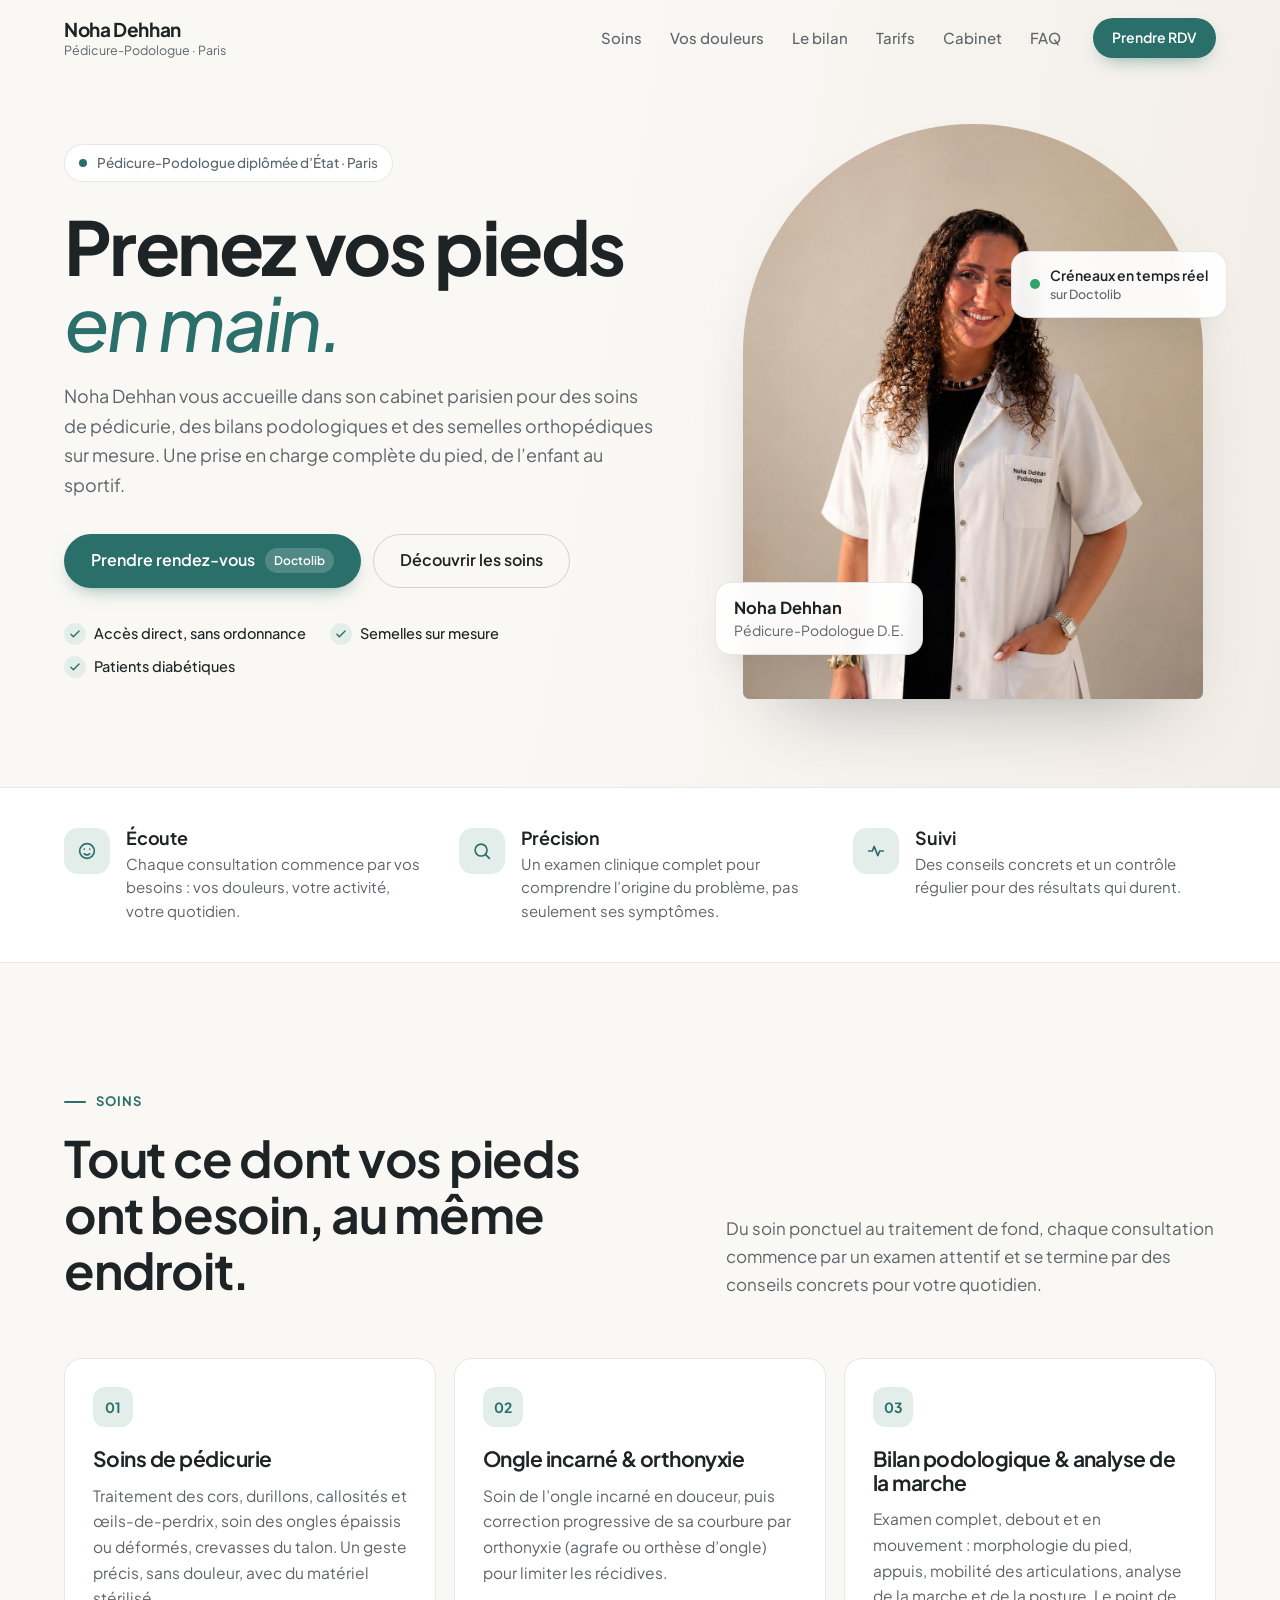
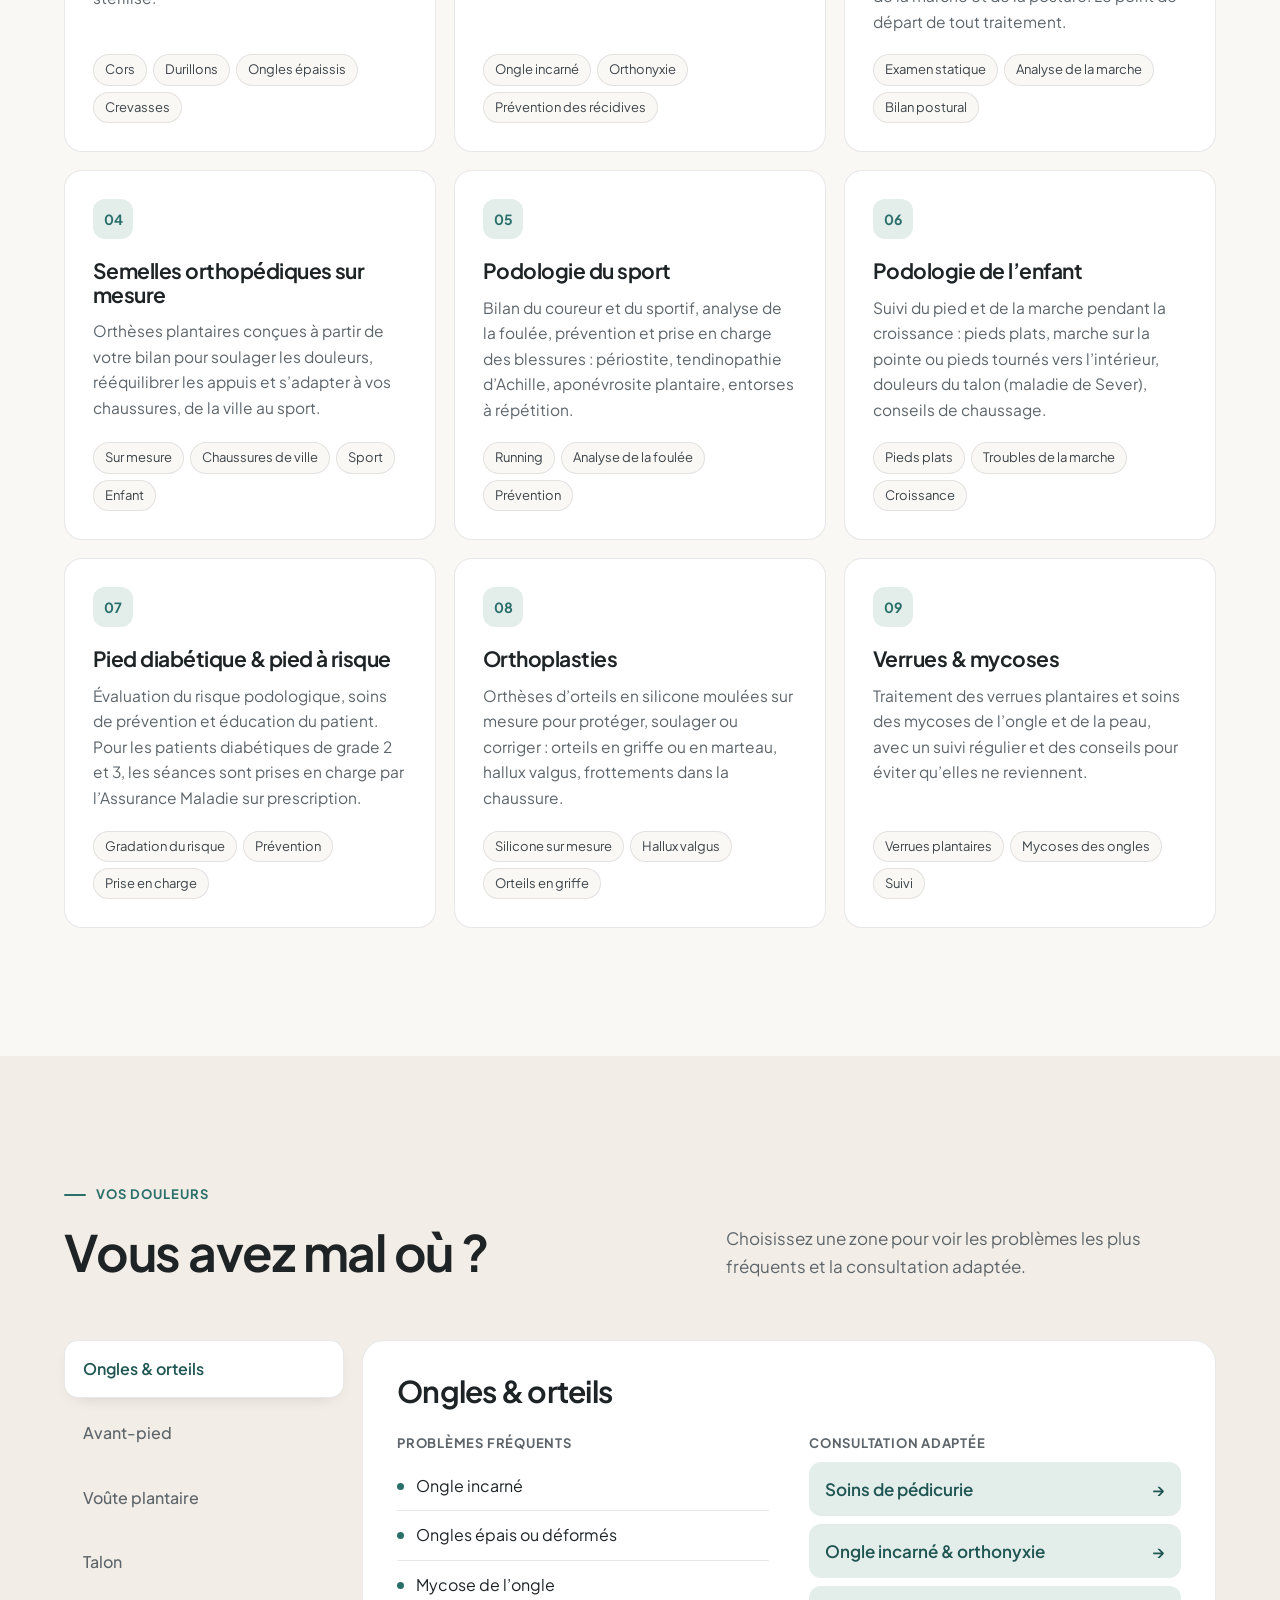
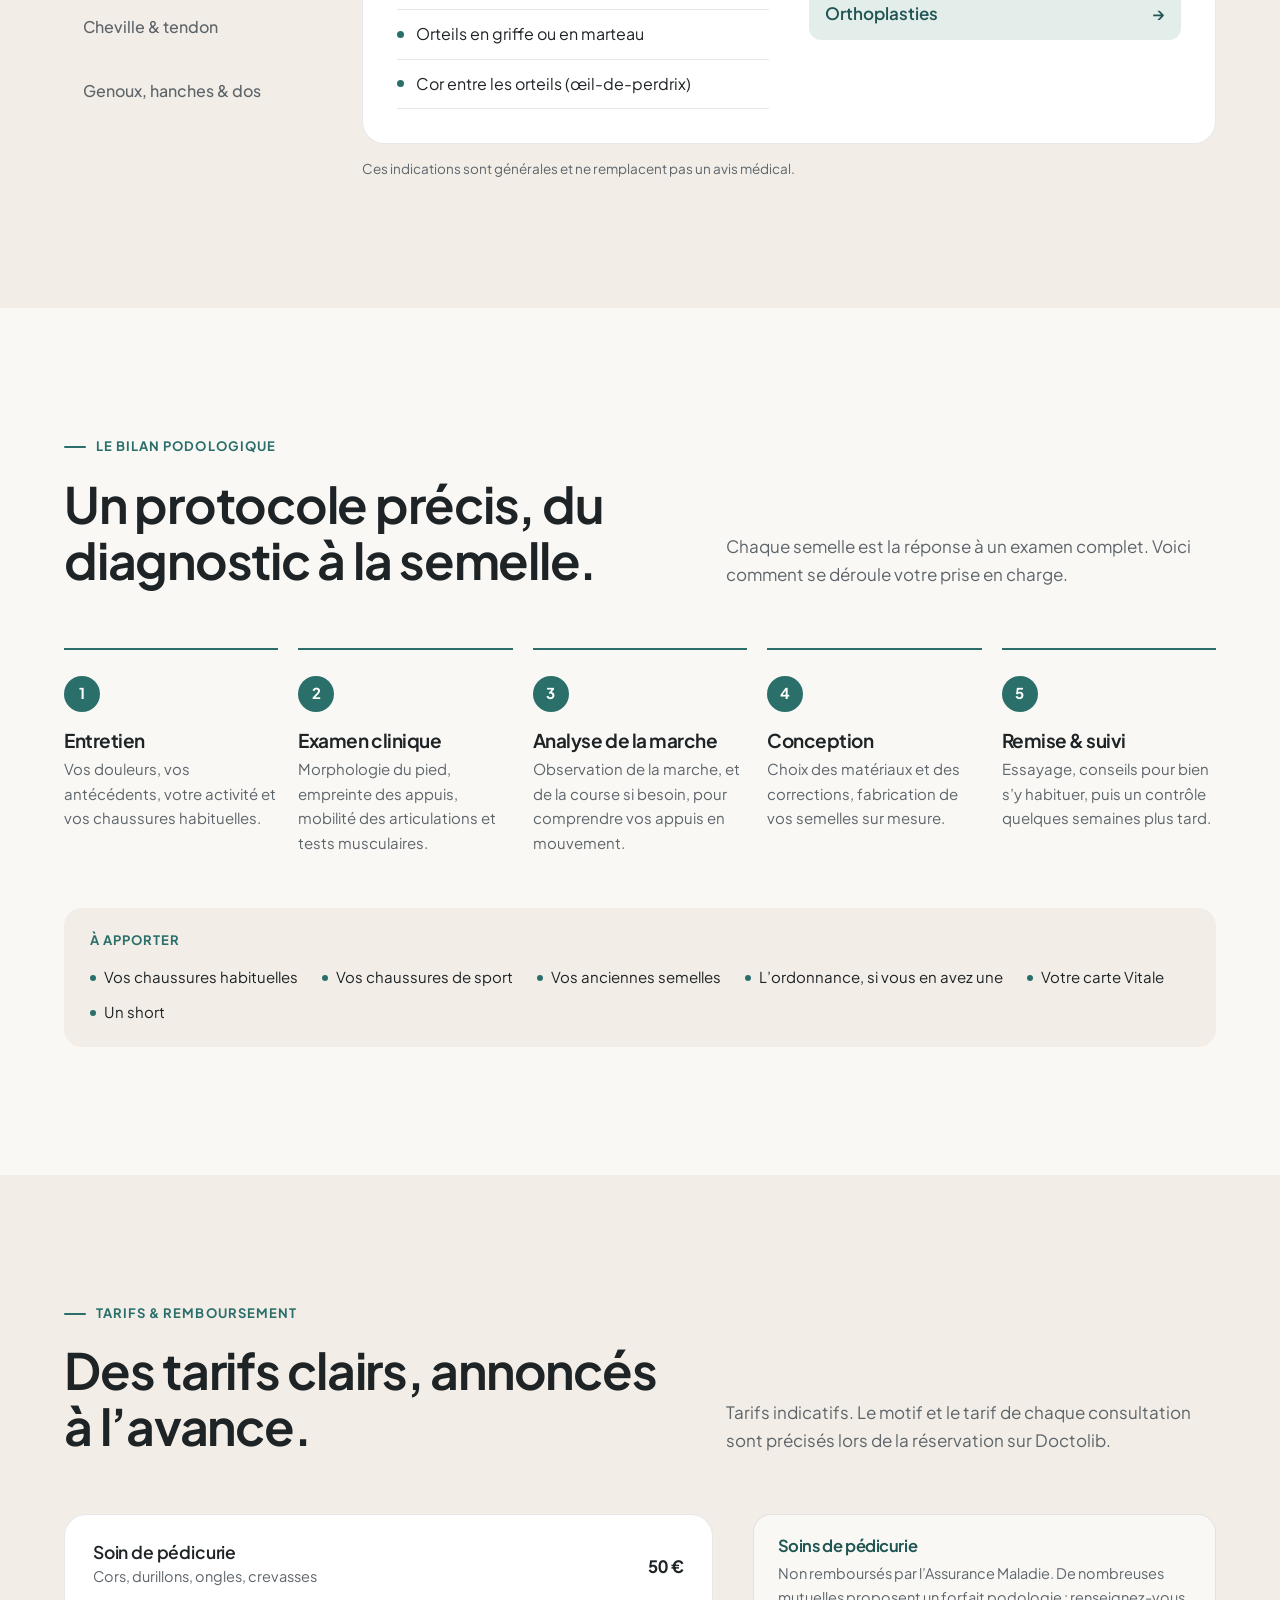
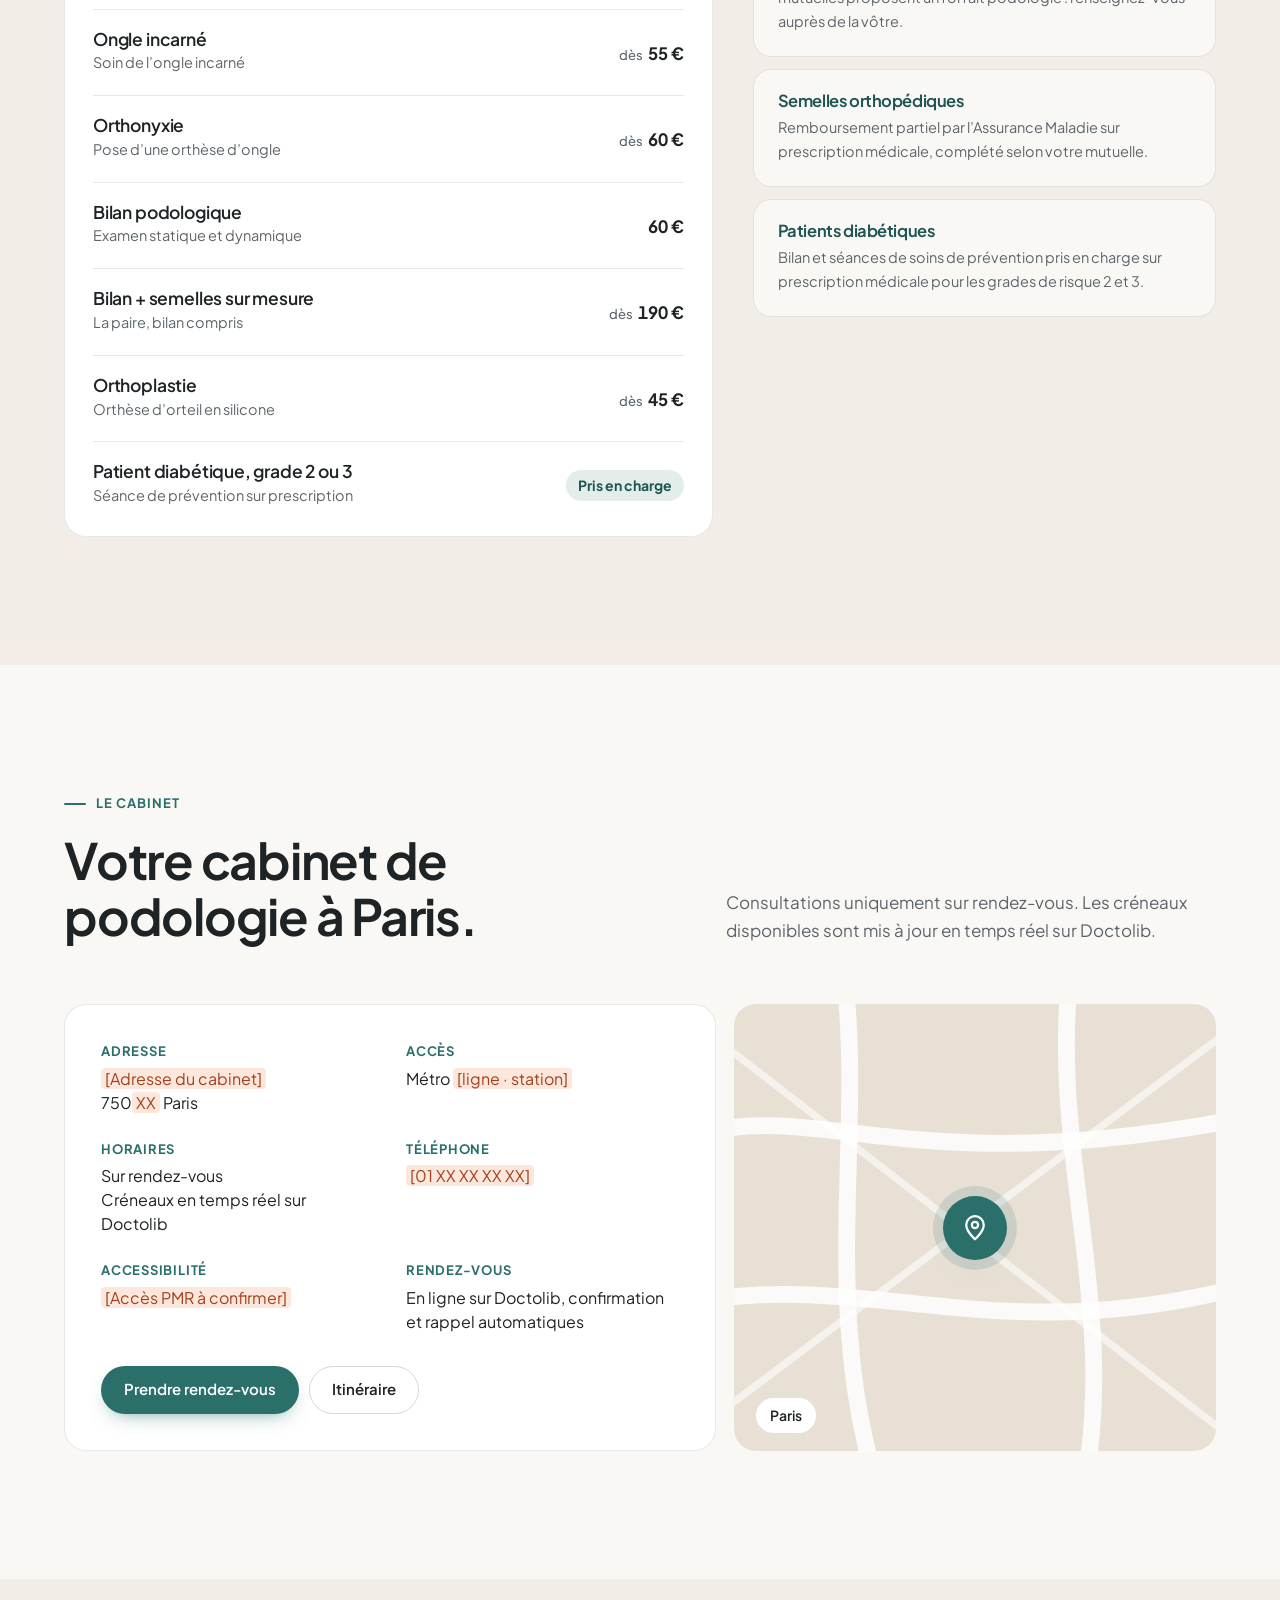
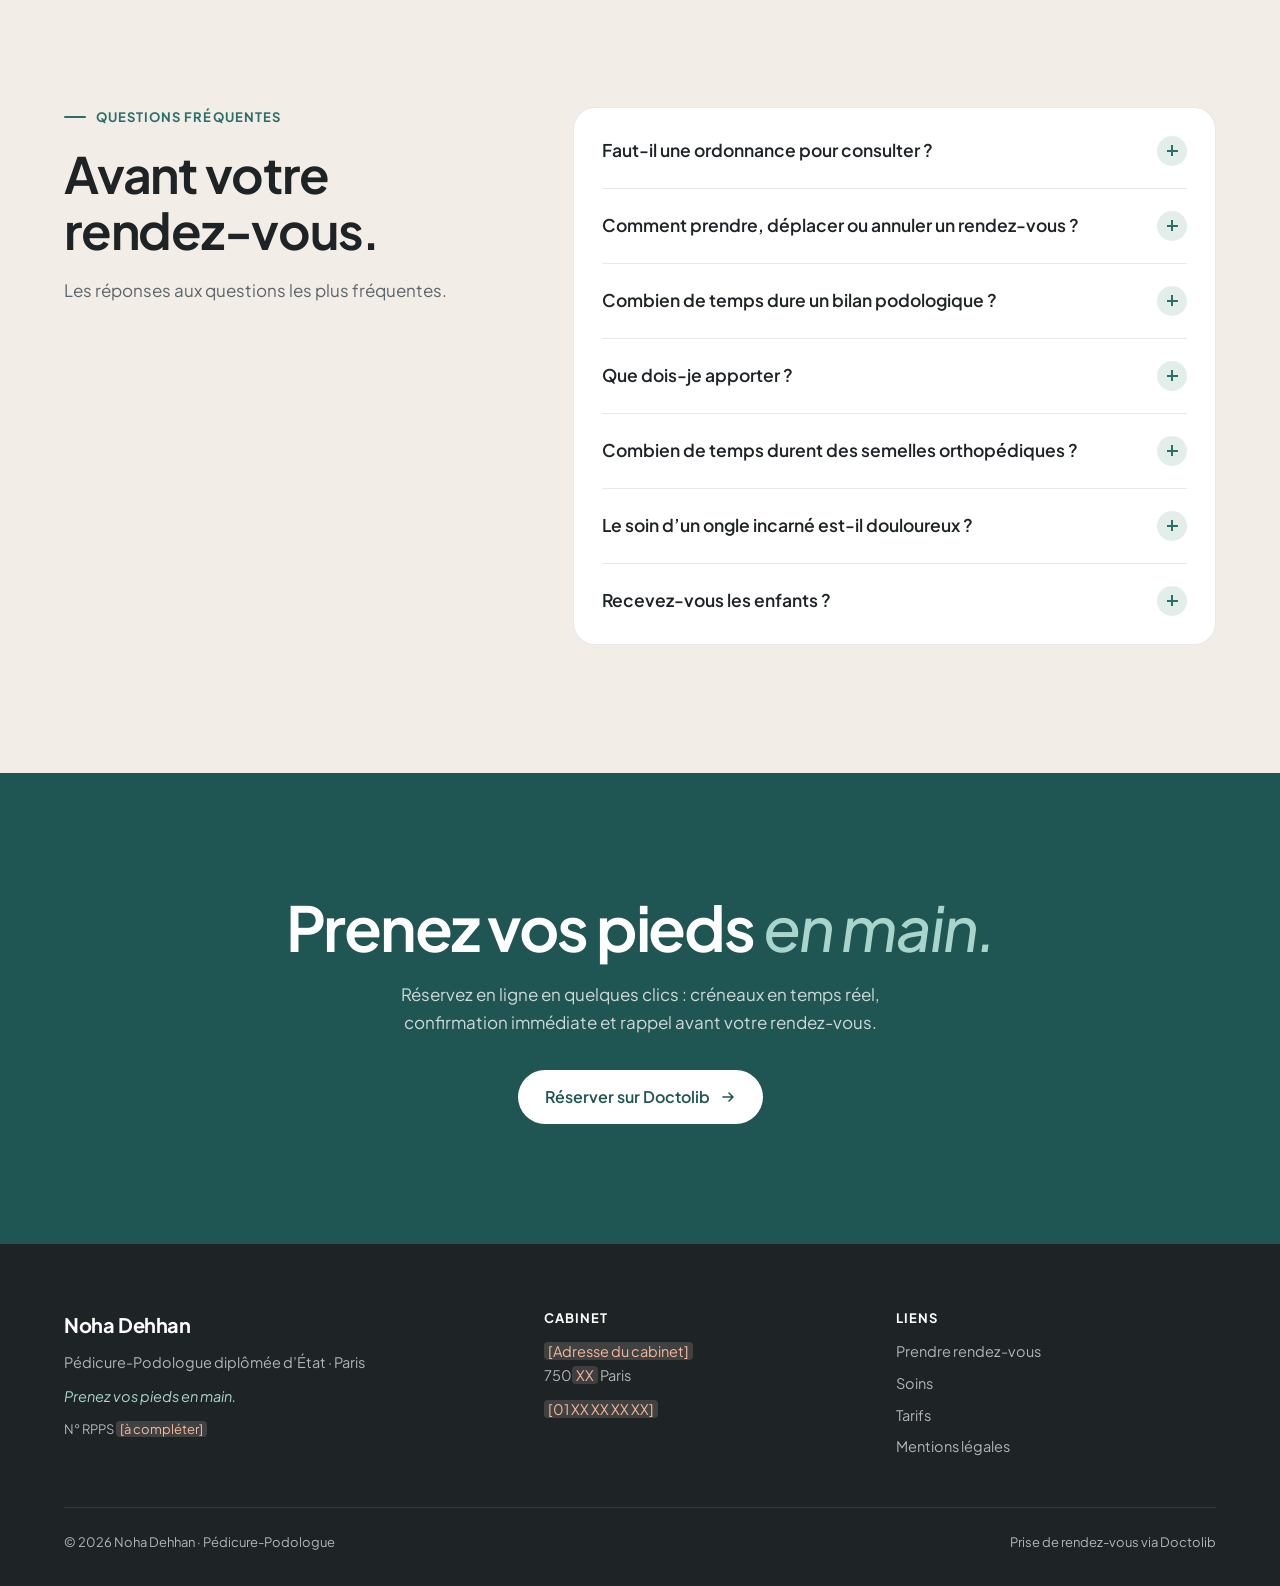
==== commit 101e4e6a: "Design plus médical, slogan et photo de Noha Dehhan - Nom corrigé : Noha Dehhan - En-tête avec le sl" ====
--- a/index.html
+++ b/index.html
@@ -3,19 +3,20 @@
 <head>
   <meta charset="utf-8">
   <meta name="viewport" content="width=device-width, initial-scale=1">
-  <title>Noa Dehan · Pédicure-Podologue à Paris</title>
-  <meta name="description" content="Noa Dehan, pédicure-podologue à Paris : soins de pédicurie, ongle incarné, bilan podologique, semelles orthopédiques sur mesure, podologie du sport et de l’enfant, pied diabétique. Prise de rendez-vous en ligne sur Doctolib.">
+  <title>Noha Dehhan · Pédicure-Podologue à Paris</title>
+  <meta name="description" content="Noha Dehhan, pédicure-podologue à Paris : soins de pédicurie, ongle incarné, bilan podologique, semelles orthopédiques sur mesure, podologie du sport et de l’enfant, pied diabétique. Prise de rendez-vous en ligne sur Doctolib.">
   <!-- Version de travail : à retirer une fois les informations du cabinet complétées -->
   <meta name="robots" content="noindex">
-  <meta name="theme-color" content="#07090D">
+  <meta name="theme-color" content="#FAF8F5">
   <meta property="og:type" content="website">
   <meta property="og:locale" content="fr_FR">
-  <meta property="og:title" content="Noa Dehan · Pédicure-Podologue à Paris">
-  <meta property="og:description" content="Soins de pédicurie, bilan podologique et semelles orthopédiques sur mesure. Rendez-vous en ligne sur Doctolib.">
+  <meta property="og:title" content="Noha Dehhan · Pédicure-Podologue à Paris">
+  <meta property="og:description" content="Prenez vos pieds en main. Soins, bilan podologique et semelles orthopédiques sur mesure. Rendez-vous en ligne sur Doctolib.">
+  <meta property="og:image" content="images/noha-dehhan.jpg">
 
   <link rel="preconnect" href="https://fonts.googleapis.com">
   <link rel="preconnect" href="https://fonts.gstatic.com" crossorigin>
-  <link href="https://fonts.googleapis.com/css2?family=Geist:wght@300..700&family=Geist+Mono:wght@400..600&display=swap" rel="stylesheet">
+  <link href="https://fonts.googleapis.com/css2?family=Plus+Jakarta+Sans:ital,wght@0,400..700;1,500&display=swap" rel="stylesheet">
   <link rel="stylesheet" href="styles.css">
   <script>document.documentElement.classList.add("js")</script>
   <script src="script.js" defer></script>
@@ -25,8 +26,10 @@
   {
     "@context": "https://schema.org",
     "@type": "MedicalBusiness",
-    "name": "Noa Dehan · Pédicure-Podologue",
+    "name": "Noha Dehhan · Pédicure-Podologue",
+    "slogan": "Prenez vos pieds en main",
     "medicalSpecialty": "Podiatric",
+    "image": "images/noha-dehhan.jpg",
     "description": "Cabinet de pédicurie-podologie à Paris : soins, bilan podologique, semelles orthopédiques sur mesure, podologie du sport et de l’enfant, pied diabétique.",
     "address": {
       "@type": "PostalAddress",
@@ -46,8 +49,8 @@
   <!-- ===== Navigation ===== -->
   <header class="nav" id="nav">
     <div class="wrap nav__inner">
-      <a href="#top" class="wordmark" aria-label="Noa Dehan, retour en haut de page">
-        <span class="wordmark__name">Noa Dehan</span>
+      <a href="#top" class="wordmark" aria-label="Noha Dehhan, retour en haut de page">
+        <span class="wordmark__name">Noha Dehhan</span>
         <span class="wordmark__role">Pédicure-Podologue · Paris</span>
       </a>
       <nav class="nav__links" aria-label="Navigation principale">
@@ -58,7 +61,7 @@
         <a href="#cabinet">Cabinet</a>
         <a href="#faq">FAQ</a>
       </nav>
-      <a class="btn btn--glow btn--sm nav__cta" data-doctolib href="https://www.doctolib.fr/">Prendre RDV</a>
+      <a class="btn btn--primary btn--sm nav__cta" data-doctolib href="https://www.doctolib.fr/">Prendre RDV</a>
       <button class="nav__burger" type="button" aria-expanded="false" aria-controls="menu-mobile" aria-label="Ouvrir le menu">
         <span></span><span></span>
       </button>
@@ -71,91 +74,86 @@
         <a href="#tarifs">Tarifs</a>
         <a href="#cabinet">Cabinet</a>
         <a href="#faq">FAQ</a>
-        <a class="btn btn--glow" data-doctolib href="https://www.doctolib.fr/">Prendre rendez-vous sur Doctolib</a>
+        <a class="btn btn--primary" data-doctolib href="https://www.doctolib.fr/">Prendre rendez-vous sur Doctolib</a>
       </nav>
     </div>
   </header>
 
   <main id="contenu">
 
-    <!-- ===== Hero ===== -->
-    <section class="hero dark" id="top">
-      <div class="hero__bg" aria-hidden="true">
-        <div class="aurora"></div>
-        <div class="gridlines"></div>
-      </div>
-
+    <!-- ===== En-tête : slogan + photo ===== -->
+    <section class="hero" id="top">
       <div class="wrap hero__inner">
         <div class="hero__copy">
-          <p class="eyebrow reveal"><span class="pulse"></span>Cabinet de podologie · Paris</p>
-          <h1 class="reveal" style="--d:.08s">La précision au service de <span class="grad">chaque pas.</span></h1>
-          <p class="lead reveal" style="--d:.16s">
-            Noa Dehan, pédicure-podologue diplômée d’État à Paris. Soins de pédicurie, bilan podologique,
-            analyse de la marche et semelles orthopédiques sur mesure&nbsp;: une prise en charge complète du pied,
-            de l’enfant au sportif.
+          <p class="badge reveal"><span class="badge__dot"></span>Pédicure-Podologue diplômée d’État · Paris</p>
+          <h1 class="reveal" style="--d:.06s">Prenez vos pieds <em>en main.</em></h1>
+          <p class="lead reveal" style="--d:.12s">
+            Noha Dehhan vous accueille dans son cabinet parisien pour des soins de pédicurie, des bilans podologiques
+            et des semelles orthopédiques sur mesure. Une prise en charge complète du pied, de l’enfant au sportif.
           </p>
-          <div class="hero__ctas reveal" style="--d:.24s">
-            <a class="btn btn--glow btn--lg" data-doctolib href="https://www.doctolib.fr/">
+          <div class="hero__ctas reveal" style="--d:.18s">
+            <a class="btn btn--primary btn--lg" data-doctolib href="https://www.doctolib.fr/">
               Prendre rendez-vous
-              <span class="btn__sub">Doctolib</span>
-              <svg viewBox="0 0 16 16" fill="none" aria-hidden="true"><path d="M3 8h10M9 4l4 4-4 4" stroke="currentColor" stroke-width="1.6" stroke-linecap="round" stroke-linejoin="round"/></svg>
+              <span class="btn__tag">Doctolib</span>
             </a>
-            <a class="btn btn--ghost btn--lg" href="#soins">Découvrir les soins</a>
-          </div>
-          <ul class="hero__chips reveal" style="--d:.32s">
-            <li>Accès direct, sans ordonnance</li>
-            <li>Semelles sur mesure</li>
-            <li>Disponibilités en temps réel</li>
+            <a class="btn btn--outline btn--lg" href="#soins">Découvrir les soins</a>
+          </div>
+          <ul class="trust reveal" style="--d:.24s">
+            <li>
+              <svg viewBox="0 0 24 24" aria-hidden="true"><path d="M5 12.5l4.2 4.2L19 7" /></svg>
+              Accès direct, sans ordonnance
+            </li>
+            <li>
+              <svg viewBox="0 0 24 24" aria-hidden="true"><path d="M5 12.5l4.2 4.2L19 7" /></svg>
+              Semelles sur mesure
+            </li>
+            <li>
+              <svg viewBox="0 0 24 24" aria-hidden="true"><path d="M5 12.5l4.2 4.2L19 7" /></svg>
+              Patients diabétiques
+            </li>
           </ul>
         </div>
 
-        <figure class="scan reveal" style="--d:.2s">
-          <div class="scan__head">
-            <span class="mono">Analyse des appuis</span>
-            <span class="mono scan__status"><i></i>Simulation</span>
-          </div>
-          <div class="scan__stage">
-            <span class="scan__corners" aria-hidden="true"></span>
-            <canvas id="scan" role="img" aria-label="Illustration animée d’une analyse des pressions sous les deux pieds"></canvas>
-            <span class="scan__foot scan__foot--l mono" aria-hidden="true">G</span>
-            <span class="scan__foot scan__foot--r mono" aria-hidden="true">D</span>
-          </div>
-          <div class="scan__metrics">
-            <div><span class="mono">Gauche</span><strong id="m-left">50 %</strong></div>
-            <div><span class="mono">Droite</span><strong id="m-right">50 %</strong></div>
-            <div><span class="mono">Talon / avant-pied</span><strong id="m-ratio">57 / 43</strong></div>
-          </div>
-          <div class="scan__scale">
-            <span class="mono">Faible</span><span class="scan__bar"></span><span class="mono">Élevée</span>
-          </div>
-          <figcaption class="mono">Visualisation illustrative</figcaption>
-        </figure>
-      </div>
-    </section>
-
-    <!-- ===== Bandeau défilant ===== -->
-    <section class="ticker" aria-label="Motifs de consultation fréquents">
-      <div class="ticker__track">
-        <ul>
-          <li>Ongle incarné</li><li>Cors &amp; durillons</li><li>Semelles orthopédiques</li><li>Aponévrosite plantaire</li>
-          <li>Hallux valgus</li><li>Métatarsalgies</li><li>Névrome de Morton</li><li>Tendinite d’Achille</li>
-          <li>Pieds plats</li><li>Pied creux</li><li>Verrues plantaires</li><li>Pied diabétique</li>
-          <li>Mycoses</li><li>Crevasses</li><li>Épine calcanéenne</li><li>Podologie du sport</li><li>Podologie de l’enfant</li>
-        </ul>
-        <ul aria-hidden="true">
-          <li>Ongle incarné</li><li>Cors &amp; durillons</li><li>Semelles orthopédiques</li><li>Aponévrosite plantaire</li>
-          <li>Hallux valgus</li><li>Métatarsalgies</li><li>Névrome de Morton</li><li>Tendinite d’Achille</li>
-          <li>Pieds plats</li><li>Pied creux</li><li>Verrues plantaires</li><li>Pied diabétique</li>
-          <li>Mycoses</li><li>Crevasses</li><li>Épine calcanéenne</li><li>Podologie du sport</li><li>Podologie de l’enfant</li>
-        </ul>
+        <div class="portrait reveal" style="--d:.1s">
+          <div class="portrait__frame">
+            <img src="images/noha-dehhan.jpg" width="1086" height="1448" fetchpriority="high"
+                 alt="Noha Dehhan, pédicure-podologue, en blouse blanche, souriante">
+          </div>
+          <div class="portrait__card portrait__card--name">
+            <strong>Noha Dehhan</strong>
+            <span>Pédicure-Podologue D.E.</span>
+          </div>
+          <div class="portrait__card portrait__card--rdv">
+            <span class="live"></span>
+            <span>Créneaux en temps réel<br><small>sur Doctolib</small></span>
+          </div>
+        </div>
+      </div>
+    </section>
+
+    <!-- ===== Approche ===== -->
+    <section class="values" aria-label="L’approche du cabinet">
+      <div class="wrap values__grid">
+        <div class="value reveal">
+          <span class="value__icon"><svg viewBox="0 0 24 24" aria-hidden="true"><path d="M4 12a8 8 0 1 0 16 0 8 8 0 0 0-16 0z" /><path d="M9 10h.01M15 10h.01M9 15c1.7 1.3 4.3 1.3 6 0" /></svg></span>
+          <div><h2>Écoute</h2><p>Chaque consultation commence par vos besoins&nbsp;: vos douleurs, votre activité, votre quotidien.</p></div>
+        </div>
+        <div class="value reveal" style="--d:.06s">
+          <span class="value__icon"><svg viewBox="0 0 24 24" aria-hidden="true"><circle cx="11" cy="11" r="6.5" /><path d="M16 16l4 4" /></svg></span>
+          <div><h2>Précision</h2><p>Un examen clinique complet pour comprendre l’origine du problème, pas seulement ses symptômes.</p></div>
+        </div>
+        <div class="value reveal" style="--d:.12s">
+          <span class="value__icon"><svg viewBox="0 0 24 24" aria-hidden="true"><path d="M4 12h4l2-5 4 10 2-5h4" /></svg></span>
+          <div><h2>Suivi</h2><p>Des conseils concrets et un contrôle régulier pour des résultats qui durent.</p></div>
+        </div>
       </div>
     </section>
 
     <!-- ===== Soins ===== -->
-    <section class="section light" id="soins">
+    <section class="section" id="soins">
       <div class="wrap">
         <header class="section__head reveal">
-          <p class="kicker">01 · Soins</p>
+          <p class="kicker">Soins</p>
           <h2>Tout ce dont vos pieds ont besoin, au même endroit.</h2>
           <p class="section__lead">
             Du soin ponctuel au traitement de fond, chaque consultation commence par un examen attentif
@@ -165,63 +163,63 @@
 
         <div class="cards">
           <article class="card reveal" id="soin-pedicurie">
-            <div class="card__top"><span class="card__idx">01</span><span class="card__bar"></span></div>
+            <span class="card__idx">01</span>
             <h3>Soins de pédicurie</h3>
             <p>Traitement des cors, durillons, callosités et œils-de-perdrix, soin des ongles épaissis ou déformés, crevasses du talon. Un geste précis, sans douleur, avec du matériel stérilisé.</p>
             <ul class="tags"><li>Cors</li><li>Durillons</li><li>Ongles épaissis</li><li>Crevasses</li></ul>
           </article>
 
           <article class="card reveal" style="--d:.06s" id="soin-ongle">
-            <div class="card__top"><span class="card__idx">02</span><span class="card__bar"></span></div>
+            <span class="card__idx">02</span>
             <h3>Ongle incarné &amp; orthonyxie</h3>
             <p>Soin de l’ongle incarné en douceur, puis correction progressive de sa courbure par orthonyxie (agrafe ou orthèse d’ongle) pour limiter les récidives.</p>
             <ul class="tags"><li>Ongle incarné</li><li>Orthonyxie</li><li>Prévention des récidives</li></ul>
           </article>
 
           <article class="card reveal" style="--d:.12s" id="soin-bilan">
-            <div class="card__top"><span class="card__idx">03</span><span class="card__bar"></span></div>
+            <span class="card__idx">03</span>
             <h3>Bilan podologique &amp; analyse de la marche</h3>
             <p>Examen complet, debout et en mouvement&nbsp;: morphologie du pied, appuis, mobilité des articulations, analyse de la marche et de la posture. Le point de départ de tout traitement.</p>
             <ul class="tags"><li>Examen statique</li><li>Analyse de la marche</li><li>Bilan postural</li></ul>
           </article>
 
           <article class="card reveal" id="soin-semelles">
-            <div class="card__top"><span class="card__idx">04</span><span class="card__bar"></span></div>
+            <span class="card__idx">04</span>
             <h3>Semelles orthopédiques sur mesure</h3>
             <p>Orthèses plantaires conçues à partir de votre bilan pour soulager les douleurs, rééquilibrer les appuis et s’adapter à vos chaussures, de la ville au sport.</p>
             <ul class="tags"><li>Sur mesure</li><li>Chaussures de ville</li><li>Sport</li><li>Enfant</li></ul>
           </article>
 
           <article class="card reveal" style="--d:.06s" id="soin-sport">
-            <div class="card__top"><span class="card__idx">05</span><span class="card__bar"></span></div>
+            <span class="card__idx">05</span>
             <h3>Podologie du sport</h3>
             <p>Bilan du coureur et du sportif, analyse de la foulée, prévention et prise en charge des blessures&nbsp;: périostite, tendinopathie d’Achille, aponévrosite plantaire, entorses à répétition.</p>
             <ul class="tags"><li>Running</li><li>Analyse de la foulée</li><li>Prévention</li></ul>
           </article>
 
           <article class="card reveal" style="--d:.12s" id="soin-enfant">
-            <div class="card__top"><span class="card__idx">06</span><span class="card__bar"></span></div>
+            <span class="card__idx">06</span>
             <h3>Podologie de l’enfant</h3>
             <p>Suivi du pied et de la marche pendant la croissance&nbsp;: pieds plats, marche sur la pointe ou pieds tournés vers l’intérieur, douleurs du talon (maladie de Sever), conseils de chaussage.</p>
             <ul class="tags"><li>Pieds plats</li><li>Troubles de la marche</li><li>Croissance</li></ul>
           </article>
 
           <article class="card reveal" id="soin-diabete">
-            <div class="card__top"><span class="card__idx">07</span><span class="card__bar"></span></div>
+            <span class="card__idx">07</span>
             <h3>Pied diabétique &amp; pied à risque</h3>
             <p>Évaluation du risque podologique, soins de prévention et éducation du patient. Pour les patients diabétiques de grade 2 et 3, les séances sont prises en charge par l’Assurance Maladie sur prescription.</p>
             <ul class="tags"><li>Gradation du risque</li><li>Prévention</li><li>Prise en charge</li></ul>
           </article>
 
           <article class="card reveal" style="--d:.06s" id="soin-orthoplastie">
-            <div class="card__top"><span class="card__idx">08</span><span class="card__bar"></span></div>
+            <span class="card__idx">08</span>
             <h3>Orthoplasties</h3>
             <p>Orthèses d’orteils en silicone moulées sur mesure pour protéger, soulager ou corriger&nbsp;: orteils en griffe ou en marteau, hallux valgus, frottements dans la chaussure.</p>
             <ul class="tags"><li>Silicone sur mesure</li><li>Hallux valgus</li><li>Orteils en griffe</li></ul>
           </article>
 
           <article class="card reveal" style="--d:.12s" id="soin-verrues">
-            <div class="card__top"><span class="card__idx">09</span><span class="card__bar"></span></div>
+            <span class="card__idx">09</span>
             <h3>Verrues &amp; mycoses</h3>
             <p>Traitement des verrues plantaires et soins des mycoses de l’ongle et de la peau, avec un suivi régulier et des conseils pour éviter qu’elles ne reviennent.</p>
             <ul class="tags"><li>Verrues plantaires</li><li>Mycoses des ongles</li><li>Suivi</li></ul>
@@ -231,10 +229,10 @@
     </section>
 
     <!-- ===== Vos douleurs (sélecteur par zone) ===== -->
-    <section class="section dark" id="douleurs">
+    <section class="section section--sand" id="douleurs">
       <div class="wrap">
         <header class="section__head reveal">
-          <p class="kicker">02 · Vos douleurs</p>
+          <p class="kicker">Vos douleurs</p>
           <h2>Vous avez mal où&nbsp;?</h2>
           <p class="section__lead">
             Choisissez une zone pour voir les problèmes les plus fréquents et la consultation adaptée.
@@ -243,12 +241,12 @@
 
         <div class="finder reveal">
           <div class="finder__tabs" role="tablist" aria-label="Zones douloureuses">
-            <button class="finder__tab" type="button" role="tab" id="tab-orteils" aria-controls="zone-orteils" aria-selected="true" tabindex="0"><span class="finder__idx">01</span>Ongles &amp; orteils</button>
-            <button class="finder__tab" type="button" role="tab" id="tab-avant" aria-controls="zone-avant" aria-selected="false" tabindex="-1"><span class="finder__idx">02</span>Avant-pied</button>
-            <button class="finder__tab" type="button" role="tab" id="tab-voute" aria-controls="zone-voute" aria-selected="false" tabindex="-1"><span class="finder__idx">03</span>Voûte plantaire</button>
-            <button class="finder__tab" type="button" role="tab" id="tab-talon" aria-controls="zone-talon" aria-selected="false" tabindex="-1"><span class="finder__idx">04</span>Talon</button>
-            <button class="finder__tab" type="button" role="tab" id="tab-cheville" aria-controls="zone-cheville" aria-selected="false" tabindex="-1"><span class="finder__idx">05</span>Cheville &amp; tendon</button>
-            <button class="finder__tab" type="button" role="tab" id="tab-posture" aria-controls="zone-posture" aria-selected="false" tabindex="-1"><span class="finder__idx">06</span>Genoux, hanches &amp; dos</button>
+            <button class="finder__tab" type="button" role="tab" id="tab-orteils" aria-controls="zone-orteils" aria-selected="true" tabindex="0">Ongles &amp; orteils</button>
+            <button class="finder__tab" type="button" role="tab" id="tab-avant" aria-controls="zone-avant" aria-selected="false" tabindex="-1">Avant-pied</button>
+            <button class="finder__tab" type="button" role="tab" id="tab-voute" aria-controls="zone-voute" aria-selected="false" tabindex="-1">Voûte plantaire</button>
+            <button class="finder__tab" type="button" role="tab" id="tab-talon" aria-controls="zone-talon" aria-selected="false" tabindex="-1">Talon</button>
+            <button class="finder__tab" type="button" role="tab" id="tab-cheville" aria-controls="zone-cheville" aria-selected="false" tabindex="-1">Cheville &amp; tendon</button>
+            <button class="finder__tab" type="button" role="tab" id="tab-posture" aria-controls="zone-posture" aria-selected="false" tabindex="-1">Genoux, hanches &amp; dos</button>
           </div>
 
           <div class="finder__panels">
@@ -264,9 +262,9 @@
               <div>
                 <p class="finder__label">Consultation adaptée</p>
                 <ul class="finder__care">
-                  <li><a href="#soin-pedicurie">Soins de pédicurie <span>01</span></a></li>
-                  <li><a href="#soin-ongle">Ongle incarné &amp; orthonyxie <span>02</span></a></li>
-                  <li><a href="#soin-orthoplastie">Orthoplasties <span>08</span></a></li>
+                  <li><a href="#soin-pedicurie">Soins de pédicurie <span aria-hidden="true">→</span></a></li>
+                  <li><a href="#soin-ongle">Ongle incarné &amp; orthonyxie <span aria-hidden="true">→</span></a></li>
+                  <li><a href="#soin-orthoplastie">Orthoplasties <span aria-hidden="true">→</span></a></li>
                 </ul>
               </div>
             </div>
@@ -283,9 +281,9 @@
               <div>
                 <p class="finder__label">Consultation adaptée</p>
                 <ul class="finder__care">
-                  <li><a href="#soin-bilan">Bilan podologique <span>03</span></a></li>
-                  <li><a href="#soin-semelles">Semelles orthopédiques <span>04</span></a></li>
-                  <li><a href="#soin-orthoplastie">Orthoplasties <span>08</span></a></li>
+                  <li><a href="#soin-bilan">Bilan podologique <span aria-hidden="true">→</span></a></li>
+                  <li><a href="#soin-semelles">Semelles orthopédiques <span aria-hidden="true">→</span></a></li>
+                  <li><a href="#soin-orthoplastie">Orthoplasties <span aria-hidden="true">→</span></a></li>
                 </ul>
               </div>
             </div>
@@ -301,8 +299,8 @@
               <div>
                 <p class="finder__label">Consultation adaptée</p>
                 <ul class="finder__care">
-                  <li><a href="#soin-bilan">Bilan &amp; analyse de la marche <span>03</span></a></li>
-                  <li><a href="#soin-semelles">Semelles orthopédiques <span>04</span></a></li>
+                  <li><a href="#soin-bilan">Bilan &amp; analyse de la marche <span aria-hidden="true">→</span></a></li>
+                  <li><a href="#soin-semelles">Semelles orthopédiques <span aria-hidden="true">→</span></a></li>
                 </ul>
               </div>
             </div>
@@ -319,9 +317,9 @@
               <div>
                 <p class="finder__label">Consultation adaptée</p>
                 <ul class="finder__care">
-                  <li><a href="#soin-semelles">Bilan &amp; semelles <span>04</span></a></li>
-                  <li><a href="#soin-pedicurie">Soins de pédicurie <span>01</span></a></li>
-                  <li><a href="#soin-enfant">Podologie de l’enfant <span>06</span></a></li>
+                  <li><a href="#soin-semelles">Bilan &amp; semelles <span aria-hidden="true">→</span></a></li>
+                  <li><a href="#soin-pedicurie">Soins de pédicurie <span aria-hidden="true">→</span></a></li>
+                  <li><a href="#soin-enfant">Podologie de l’enfant <span aria-hidden="true">→</span></a></li>
                 </ul>
               </div>
             </div>
@@ -337,8 +335,8 @@
               <div>
                 <p class="finder__label">Consultation adaptée</p>
                 <ul class="finder__care">
-                  <li><a href="#soin-sport">Podologie du sport <span>05</span></a></li>
-                  <li><a href="#soin-semelles">Semelles orthopédiques <span>04</span></a></li>
+                  <li><a href="#soin-sport">Podologie du sport <span aria-hidden="true">→</span></a></li>
+                  <li><a href="#soin-semelles">Semelles orthopédiques <span aria-hidden="true">→</span></a></li>
                 </ul>
               </div>
             </div>
@@ -355,8 +353,8 @@
               <div>
                 <p class="finder__label">Consultation adaptée</p>
                 <ul class="finder__care">
-                  <li><a href="#soin-bilan">Bilan postural <span>03</span></a></li>
-                  <li><a href="#soin-semelles">Semelles orthopédiques <span>04</span></a></li>
+                  <li><a href="#soin-bilan">Bilan postural <span aria-hidden="true">→</span></a></li>
+                  <li><a href="#soin-semelles">Semelles orthopédiques <span aria-hidden="true">→</span></a></li>
                 </ul>
               </div>
             </div>
@@ -368,10 +366,10 @@
     </section>
 
     <!-- ===== Le bilan ===== -->
-    <section class="section light" id="bilan">
+    <section class="section" id="bilan">
       <div class="wrap">
         <header class="section__head reveal">
-          <p class="kicker">03 · Le bilan podologique</p>
+          <p class="kicker">Le bilan podologique</p>
           <h2>Un protocole précis, du diagnostic à la semelle.</h2>
           <p class="section__lead">
             Chaque semelle est la réponse à un examen complet. Voici comment se déroule votre prise en charge.
@@ -380,27 +378,27 @@
 
         <ol class="steps">
           <li class="step reveal">
-            <span class="step__n">01</span>
+            <span class="step__n">1</span>
             <h3>Entretien</h3>
             <p>Vos douleurs, vos antécédents, votre activité et vos chaussures habituelles.</p>
           </li>
-          <li class="step reveal" style="--d:.08s">
-            <span class="step__n">02</span>
+          <li class="step reveal" style="--d:.06s">
+            <span class="step__n">2</span>
             <h3>Examen clinique</h3>
             <p>Morphologie du pied, empreinte des appuis, mobilité des articulations et tests musculaires.</p>
           </li>
-          <li class="step reveal" style="--d:.16s">
-            <span class="step__n">03</span>
-            <h3>Analyse dynamique</h3>
+          <li class="step reveal" style="--d:.12s">
+            <span class="step__n">3</span>
+            <h3>Analyse de la marche</h3>
             <p>Observation de la marche, et de la course si besoin, pour comprendre vos appuis en mouvement.</p>
           </li>
-          <li class="step reveal" style="--d:.24s">
-            <span class="step__n">04</span>
+          <li class="step reveal" style="--d:.18s">
+            <span class="step__n">4</span>
             <h3>Conception</h3>
             <p>Choix des matériaux et des corrections, fabrication de vos semelles sur mesure.</p>
           </li>
-          <li class="step reveal" style="--d:.32s">
-            <span class="step__n">05</span>
+          <li class="step reveal" style="--d:.24s">
+            <span class="step__n">5</span>
             <h3>Remise &amp; suivi</h3>
             <p>Essayage, conseils pour bien s’y habituer, puis un contrôle quelques semaines plus tard.</p>
           </li>
@@ -421,10 +419,10 @@
     </section>
 
     <!-- ===== Tarifs ===== -->
-    <section class="section dark" id="tarifs">
+    <section class="section section--sand" id="tarifs">
       <div class="wrap">
         <header class="section__head reveal">
-          <p class="kicker">04 · Tarifs &amp; remboursement</p>
+          <p class="kicker">Tarifs &amp; remboursement</p>
           <h2>Des tarifs clairs, annoncés à l’avance.</h2>
           <p class="section__lead">
             Tarifs indicatifs. Le motif et le tarif de chaque consultation sont précisés lors de la réservation sur Doctolib.
@@ -432,7 +430,7 @@
         </header>
 
         <div class="pricing">
-          <!-- À VALIDER avec Noa Dehan : tous les tarifs ci-dessous sont des exemples -->
+          <!-- À VALIDER avec Noha Dehhan : tous les tarifs ci-dessous sont des exemples -->
           <ul class="price-list reveal">
             <li class="price"><div><h3>Soin de pédicurie</h3><p>Cors, durillons, ongles, crevasses</p></div><span class="price__v">50 €</span></li>
             <li class="price"><div><h3>Ongle incarné</h3><p>Soin de l’ongle incarné</p></div><span class="price__v"><small>dès</small>55 €</span></li>
@@ -443,17 +441,17 @@
             <li class="price"><div><h3>Patient diabétique, grade 2 ou 3</h3><p>Séance de prévention sur prescription</p></div><span class="price__v price__v--care">Pris en charge</span></li>
           </ul>
 
-          <aside class="refund reveal" style="--d:.1s" aria-label="Remboursement">
+          <aside class="refund reveal" style="--d:.08s" aria-label="Remboursement">
             <div class="refund__item">
-              <h3><span class="dot"></span>Soins de pédicurie</h3>
+              <h3>Soins de pédicurie</h3>
               <p>Non remboursés par l’Assurance Maladie. De nombreuses mutuelles proposent un forfait podologie&nbsp;: renseignez-vous auprès de la vôtre.</p>
             </div>
             <div class="refund__item">
-              <h3><span class="dot"></span>Semelles orthopédiques</h3>
+              <h3>Semelles orthopédiques</h3>
               <p>Remboursement partiel par l’Assurance Maladie sur prescription médicale, complété selon votre mutuelle.</p>
             </div>
             <div class="refund__item">
-              <h3><span class="dot"></span>Patients diabétiques</h3>
+              <h3>Patients diabétiques</h3>
               <p>Bilan et séances de soins de prévention pris en charge sur prescription médicale pour les grades de risque 2 et 3.</p>
             </div>
           </aside>
@@ -462,10 +460,10 @@
     </section>
 
     <!-- ===== Cabinet ===== -->
-    <section class="section light" id="cabinet">
+    <section class="section" id="cabinet">
       <div class="wrap">
         <header class="section__head reveal">
-          <p class="kicker">05 · Le cabinet</p>
+          <p class="kicker">Le cabinet</p>
           <h2>Votre cabinet de podologie à Paris.</h2>
           <p class="section__lead">
             Consultations uniquement sur rendez-vous. Les créneaux disponibles sont mis à jour en temps réel sur Doctolib.
@@ -501,37 +499,36 @@
               </div>
             </dl>
             <div class="place__actions">
-              <a class="btn btn--dark" data-doctolib href="https://www.doctolib.fr/">
-                Prendre rendez-vous
-                <svg viewBox="0 0 16 16" fill="none" aria-hidden="true"><path d="M3 8h10M9 4l4 4-4 4" stroke="currentColor" stroke-width="1.6" stroke-linecap="round" stroke-linejoin="round"/></svg>
-              </a>
-              <a class="btn btn--line" data-maps href="https://www.google.com/maps/search/?api=1&amp;query=Noa%20Dehan%20p%C3%A9dicure-podologue%20Paris" target="_blank" rel="noopener">Itinéraire</a>
-            </div>
-          </div>
-
-          <div class="place__map reveal" style="--d:.1s" aria-hidden="true">
-            <div class="gridlines"></div>
-            <span class="ring" style="--s:120px"></span>
-            <span class="ring" style="--s:240px"></span>
-            <span class="ring" style="--s:360px"></span>
-            <span class="ring" style="--s:480px"></span>
-            <span class="sweep"></span>
-            <span class="pin"></span>
-            <span class="map__label map__label--tl">Paris · France</span>
-            <span class="map__label map__label--bl">48.8566° N · 2.3522° E</span>
-            <span class="map__label map__label--br">Cabinet Noa Dehan</span>
+              <a class="btn btn--primary" data-doctolib href="https://www.doctolib.fr/">Prendre rendez-vous</a>
+              <a class="btn btn--outline" href="https://www.google.com/maps/search/?api=1&amp;query=Noha%20Dehhan%20p%C3%A9dicure-podologue%20Paris" target="_blank" rel="noopener">Itinéraire</a>
+            </div>
+          </div>
+
+          <div class="place__map reveal" style="--d:.08s" aria-hidden="true">
+            <svg class="place__streets" viewBox="0 0 400 400" preserveAspectRatio="xMidYMid slice">
+              <path d="M-20 120 C 80 100, 160 160, 420 110" />
+              <path d="M-20 260 C 120 240, 220 300, 420 250" />
+              <path d="M90 -20 C 110 120, 70 260, 120 420" />
+              <path d="M280 -20 C 260 140, 320 260, 290 420" />
+              <path d="M-20 360 L 420 30" class="thin" />
+              <path d="M-20 40 L 420 380" class="thin" />
+            </svg>
+            <div class="place__pin">
+              <svg viewBox="0 0 24 24"><path d="M12 21s-7-6.2-7-11.5A7 7 0 0 1 19 9.5C19 14.8 12 21 12 21z" /><circle cx="12" cy="9.5" r="2.5" /></svg>
+            </div>
+            <p class="place__city">Paris</p>
           </div>
         </div>
       </div>
     </section>
 
     <!-- ===== FAQ ===== -->
-    <section class="section white" id="faq">
+    <section class="section section--sand" id="faq">
       <div class="wrap faq-layout">
         <header class="faq__head reveal">
-          <p class="kicker">06 · Questions fréquentes</p>
+          <p class="kicker">Questions fréquentes</p>
           <h2>Avant votre rendez-vous.</h2>
-          <p class="section__lead">Les réponses aux questions qu’on nous pose le plus souvent.</p>
+          <p class="section__lead">Les réponses aux questions les plus fréquentes.</p>
         </header>
 
         <div class="faq reveal">
@@ -568,13 +565,11 @@
     </section>
 
     <!-- ===== Appel à l'action final ===== -->
-    <section class="cta dark">
-      <div class="hero__bg" aria-hidden="true"><div class="aurora aurora--center"></div><div class="gridlines"></div></div>
+    <section class="cta">
       <div class="wrap cta__inner reveal">
-        <p class="kicker kicker--center">Rendez-vous en ligne</p>
-        <h2>Votre prochain pas<br><span class="grad">commence ici.</span></h2>
-        <p>Créneaux en temps réel, confirmation immédiate et rappel avant votre rendez-vous.</p>
-        <a class="btn btn--glow btn--lg" data-doctolib href="https://www.doctolib.fr/">
+        <h2>Prenez vos pieds <em>en main.</em></h2>
+        <p>Réservez en ligne en quelques clics&nbsp;: créneaux en temps réel, confirmation immédiate et rappel avant votre rendez-vous.</p>
+        <a class="btn btn--light btn--lg" data-doctolib href="https://www.doctolib.fr/">
           Réserver sur Doctolib
           <svg viewBox="0 0 16 16" fill="none" aria-hidden="true"><path d="M3 8h10M9 4l4 4-4 4" stroke="currentColor" stroke-width="1.6" stroke-linecap="round" stroke-linejoin="round"/></svg>
         </a>
@@ -587,8 +582,9 @@
     <div class="wrap">
       <div class="footer__grid">
         <div>
-          <p class="footer__name">Noa Dehan</p>
+          <p class="footer__name">Noha Dehhan</p>
           <p>Pédicure-Podologue diplômée d’État · Paris</p>
+          <p class="footer__slogan">Prenez vos pieds en main.</p>
           <p class="footer__small">N° RPPS <span class="todo">[à compléter]</span></p>
         </div>
         <div>
@@ -606,9 +602,8 @@
           </ul>
         </div>
       </div>
-      <p class="footer__giant" aria-hidden="true">Noa Dehan</p>
       <div class="footer__bottom">
-        <span>© <span data-year>2026</span> Noa Dehan · Pédicure-Podologue</span>
+        <span>© <span data-year>2026</span> Noha Dehhan · Pédicure-Podologue</span>
         <span>Prise de rendez-vous via Doctolib</span>
       </div>
     </div>
@@ -616,7 +611,7 @@
 
   <!-- Barre de réservation fixe sur mobile -->
   <div class="mbar" id="mbar">
-    <a class="btn btn--glow" data-doctolib href="https://www.doctolib.fr/">Prendre rendez-vous · Doctolib</a>
+    <a class="btn btn--primary" data-doctolib href="https://www.doctolib.fr/">Prendre rendez-vous · Doctolib</a>
   </div>
 </body>
 </html>
--- a/styles.css
+++ b/styles.css
@@ -1,33 +1,28 @@
-/* Noa Dehan · Pédicure-Podologue — feuille de style */
+/* Noha Dehhan · Pédicure-Podologue — feuille de style */
 
 :root {
-  --ink: #07090d;
-  --ink-2: #0c1017;
-  --paper: #f4f6f9;
+  --bg: #faf8f5;
+  --sand: #f2ede6;
+  --sand-2: #e8e0d5;
   --white: #ffffff;
 
-  --text: #0b0f16;
-  --muted: #5a6472;
-  --text-dark: #e8ecf2;
-  --muted-dark: #98a2b3;
-
-  --line: rgba(11, 15, 22, 0.09);
-  --line-dark: rgba(255, 255, 255, 0.09);
-
-  --cyan: #34e0c8;
-  --blue: #5b7cff;
-  --violet: #a78bfa;
-  --pink: #ff7ac6;
-  --grad: linear-gradient(100deg, var(--cyan) 0%, var(--blue) 50%, var(--violet) 100%);
-
-  --radius: 20px;
+  --ink: #1e2326;
+  --text: #1e2326;
+  --muted: #5d656b;
+  --line: rgba(30, 35, 38, 0.1);
+
+  --teal: #2b6f6b;
+  --teal-dark: #1f5552;
+  --teal-soft: #e3eeeb;
+
+  --radius: 18px;
   --wrap: 1200px;
   --pad: 24px;
-  --nav-h: 72px;
-
-  --font: "Geist", system-ui, -apple-system, "Segoe UI", Roboto, sans-serif;
-  --mono: "Geist Mono", ui-monospace, SFMono-Regular, Menlo, Consolas, monospace;
+  --nav-h: 76px;
+
+  --font: "Plus Jakarta Sans", system-ui, -apple-system, "Segoe UI", Roboto, sans-serif;
   --ease: cubic-bezier(0.2, 0.7, 0.1, 1);
+  --shadow: 0 18px 40px -24px rgba(30, 35, 38, 0.25);
 }
 
 @media (max-width: 600px) {
@@ -44,26 +39,24 @@
   margin: 0;
   font-family: var(--font);
   font-size: 17px;
-  line-height: 1.6;
+  line-height: 1.65;
   color: var(--text);
-  background: var(--paper);
+  background: var(--bg);
   -webkit-font-smoothing: antialiased;
-  text-rendering: optimizeLegibility;
   overflow-x: hidden;
 }
 
-img, svg, canvas { display: block; max-width: 100%; }
+img, svg { display: block; max-width: 100%; }
 a { color: inherit; text-decoration: none; }
-h1, h2, h3 { margin: 0; font-weight: 600; letter-spacing: -0.035em; line-height: 1.05; }
+h1, h2, h3 { margin: 0; font-weight: 650; letter-spacing: -0.025em; line-height: 1.12; }
 p { margin: 0; }
 ul, ol { margin: 0; padding: 0; list-style: none; }
 [id] { scroll-margin-top: calc(var(--nav-h) + 16px); }
-
-:focus-visible { outline: 2px solid var(--blue); outline-offset: 3px; border-radius: 6px; }
+em { font-style: italic; font-weight: 500; color: var(--teal); }
+
+:focus-visible { outline: 2px solid var(--teal); outline-offset: 3px; border-radius: 6px; }
 
 .wrap { width: 100%; max-width: var(--wrap); margin: 0 auto; padding: 0 var(--pad); }
-
-.mono { font-family: var(--mono); font-size: 11.5px; letter-spacing: 0.1em; text-transform: uppercase; }
 
 .sr {
   position: absolute; width: 1px; height: 1px; padding: 0; margin: -1px;
@@ -77,74 +70,49 @@
 .skip:focus { left: 8px; }
 
 /* Informations à compléter : visibles tant qu'elles ne sont pas remplies */
-.todo { padding: 0 4px; border-radius: 4px; background: rgba(255, 122, 198, 0.14); color: #b8166f; }
-.dark .todo, .footer .todo { color: #ff9bd2; }
-
-.dark { background: var(--ink); color: var(--text-dark); }
-.light { background: var(--paper); }
-.white { background: var(--white); }
-
-.grad {
-  background: var(--grad);
-  -webkit-background-clip: text;
-  background-clip: text;
-  color: transparent;
-}
+.todo { padding: 0 4px; border-radius: 4px; background: #fde7dc; color: #a2421c; }
+.footer .todo { background: rgba(253, 231, 220, 0.15); color: #f6b79b; }
 
 /* ---------- Boutons ---------- */
 
 .btn {
-  position: relative;
   display: inline-flex;
   align-items: center;
+  justify-content: center;
   gap: 10px;
   height: 48px;
   padding: 0 22px;
   border: 1px solid transparent;
   border-radius: 999px;
   font-size: 15px;
-  font-weight: 500;
-  letter-spacing: -0.01em;
+  font-weight: 600;
   white-space: nowrap;
   cursor: pointer;
-  transition: transform 0.3s var(--ease), box-shadow 0.3s var(--ease), background 0.3s, border-color 0.3s, color 0.3s;
-}
-.btn svg { width: 16px; height: 16px; flex: none; transition: transform 0.3s var(--ease); }
+  transition: background 0.25s, border-color 0.25s, color 0.25s, transform 0.25s var(--ease), box-shadow 0.25s;
+}
+.btn svg { width: 16px; height: 16px; flex: none; transition: transform 0.25s var(--ease); }
 .btn:hover svg { transform: translateX(3px); }
 .btn:active { transform: scale(0.98); }
 
-.btn--sm { height: 40px; padding: 0 16px; font-size: 14px; }
-.btn--lg { height: 56px; padding: 0 26px; font-size: 16px; }
-
-.btn--glow {
-  color: var(--ink);
-  background: linear-gradient(var(--white), var(--white)) padding-box, var(--grad) border-box;
-  box-shadow: 0 10px 34px -10px rgba(91, 124, 255, 0.7), 0 0 60px -14px rgba(52, 224, 200, 0.55);
-}
-.btn--glow:hover {
-  transform: translateY(-2px);
-  box-shadow: 0 16px 44px -10px rgba(91, 124, 255, 0.85), 0 0 80px -10px rgba(52, 224, 200, 0.65);
-}
-
-.btn__sub {
-  padding: 3px 8px;
+.btn--sm { height: 40px; padding: 0 18px; font-size: 14px; }
+.btn--lg { height: 54px; padding: 0 26px; font-size: 16px; }
+
+.btn--primary { color: var(--white); background: var(--teal); box-shadow: 0 8px 20px -10px rgba(43, 111, 107, 0.7); }
+.btn--primary:hover { background: var(--teal-dark); }
+
+.btn__tag {
+  padding: 3px 9px;
   border-radius: 999px;
-  background: rgba(7, 9, 13, 0.06);
-  font-family: var(--mono);
-  font-size: 10.5px;
-  letter-spacing: 0.08em;
-  text-transform: uppercase;
-  color: var(--muted);
-}
-
-.btn--ghost { color: var(--text-dark); background: rgba(255, 255, 255, 0.03); border-color: var(--line-dark); }
-.btn--ghost:hover { background: rgba(255, 255, 255, 0.08); border-color: rgba(255, 255, 255, 0.18); }
-
-.btn--dark { color: var(--white); background: var(--ink); }
-.btn--dark:hover { transform: translateY(-2px); box-shadow: 0 14px 34px -14px rgba(7, 9, 13, 0.6), 0 0 0 1px rgba(91, 124, 255, 0.4); }
-
-.btn--line { color: var(--text); background: transparent; border-color: var(--line); }
-.btn--line:hover { border-color: rgba(11, 15, 22, 0.3); }
+  background: rgba(255, 255, 255, 0.18);
+  font-size: 12px;
+  font-weight: 600;
+}
+
+.btn--outline { color: var(--ink); background: transparent; border-color: rgba(30, 35, 38, 0.18); }
+.btn--outline:hover { border-color: var(--ink); background: var(--white); }
+
+.btn--light { color: var(--teal-dark); background: var(--white); }
+.btn--light:hover { background: var(--teal-soft); }
 
 /* ---------- Navigation ---------- */
 
@@ -152,62 +120,46 @@
   position: fixed;
   inset: 0 0 auto;
   z-index: 50;
-  color: var(--text-dark);
   border-bottom: 1px solid transparent;
-  transition: background 0.3s, border-color 0.3s;
+  transition: background 0.3s, border-color 0.3s, box-shadow 0.3s;
 }
 .nav.is-scrolled, .nav.is-open {
-  background: rgba(7, 9, 13, 0.74);
-  -webkit-backdrop-filter: saturate(160%) blur(18px);
-  backdrop-filter: saturate(160%) blur(18px);
-  border-bottom-color: var(--line-dark);
+  background: rgba(250, 248, 245, 0.9);
+  -webkit-backdrop-filter: blur(14px);
+  backdrop-filter: blur(14px);
+  border-bottom-color: var(--line);
 }
 
 .nav__inner { display: flex; align-items: center; gap: 32px; height: var(--nav-h); }
 
-.wordmark { display: flex; flex-direction: column; margin-right: auto; line-height: 1.1; }
-.wordmark__name { font-size: 18px; font-weight: 600; letter-spacing: -0.025em; }
-.wordmark__role {
-  margin-top: 4px;
-  font-family: var(--mono);
-  font-size: 10px;
-  letter-spacing: 0.14em;
-  text-transform: uppercase;
-  color: var(--muted-dark);
-}
-
-.nav__links { display: flex; gap: 28px; font-size: 14.5px; color: var(--muted-dark); }
-.nav__links a { position: relative; transition: color 0.2s; }
-.nav__links a::after {
-  content: "";
-  position: absolute; left: 0; right: 0; bottom: -6px; height: 1px;
-  background: var(--grad);
-  transform: scaleX(0); transform-origin: left;
-  transition: transform 0.35s var(--ease);
-}
-.nav__links a:hover { color: var(--white); }
-.nav__links a:hover::after { transform: scaleX(1); }
+.wordmark { display: flex; flex-direction: column; margin-right: auto; line-height: 1.15; }
+.wordmark__name { font-size: 19px; font-weight: 700; letter-spacing: -0.02em; }
+.wordmark__role { margin-top: 2px; font-size: 12.5px; color: var(--muted); }
+
+.nav__links { display: flex; gap: 28px; font-size: 15px; font-weight: 500; color: var(--muted); }
+.nav__links a { transition: color 0.2s; }
+.nav__links a:hover { color: var(--teal); }
 
 .nav__burger {
   display: none;
   flex-direction: column;
   justify-content: center;
   gap: 6px;
-  width: 42px; height: 42px;
-  padding: 0 11px;
-  border: 1px solid var(--line-dark);
+  width: 44px; height: 44px;
+  padding: 0 12px;
+  border: 1px solid var(--line);
   border-radius: 12px;
-  background: rgba(255, 255, 255, 0.04);
+  background: var(--white);
   cursor: pointer;
 }
-.nav__burger span { display: block; height: 1.5px; background: var(--text-dark); border-radius: 2px; transition: transform 0.3s var(--ease); }
+.nav__burger span { display: block; height: 1.5px; background: var(--ink); border-radius: 2px; transition: transform 0.3s var(--ease); }
 .nav__burger[aria-expanded="true"] span:first-child { transform: translateY(3.75px) rotate(45deg); }
 .nav__burger[aria-expanded="true"] span:last-child { transform: translateY(-3.75px) rotate(-45deg); }
 
-.nav__mobile { border-top: 1px solid var(--line-dark); }
+.nav__mobile { border-top: 1px solid var(--line); }
 .nav__mobile nav { display: flex; flex-direction: column; padding-top: 8px; padding-bottom: 24px; }
-.nav__mobile a:not(.btn) { padding: 14px 0; border-bottom: 1px solid var(--line-dark); font-size: 18px; }
-.nav__mobile .btn { justify-content: center; margin-top: 20px; }
+.nav__mobile a:not(.btn) { padding: 14px 0; border-bottom: 1px solid var(--line); font-size: 18px; font-weight: 500; }
+.nav__mobile .btn { margin-top: 20px; }
 
 @media (max-width: 960px) {
   .nav__links { display: none; }
@@ -221,235 +173,145 @@
   .nav__cta { display: none; }
 }
 
-/* ---------- Apparition au défilement ---------- */
+/* ---------- Apparition douce au défilement ---------- */
 
 .js .reveal {
   opacity: 0;
-  transform: translateY(24px);
-  transition: opacity 0.9s var(--ease), transform 0.9s var(--ease);
+  transform: translateY(16px);
+  transition: opacity 0.8s var(--ease), transform 0.8s var(--ease);
   transition-delay: var(--d, 0s);
 }
 .js .reveal.is-in { opacity: 1; transform: none; }
-/* Une fois apparus, les éléments retrouvent leurs transitions de survol sans délai */
 .js .reveal.is-done { transition-delay: 0s; }
-.js .card.is-done { transition: transform 0.5s var(--ease), box-shadow 0.5s var(--ease), border-color 0.5s; }
-
-/* ---------- Hero ---------- */
+.js .card.is-done { transition: transform 0.4s var(--ease), box-shadow 0.4s var(--ease), border-color 0.4s; }
+
+/* ---------- En-tête ---------- */
 
 .hero {
   position: relative;
-  display: flex;
-  align-items: center;
-  min-height: 100vh;
-  min-height: 100svh;
-  padding: calc(var(--nav-h) + 64px) 0 80px;
+  padding: calc(var(--nav-h) + 48px) 0 88px;
+  background: linear-gradient(100deg, var(--bg) 45%, var(--sand) 100%);
   overflow: hidden;
 }
 
-.hero__bg { position: absolute; inset: 0; pointer-events: none; overflow: hidden; }
-
-.aurora {
+.hero__inner {
+  display: grid;
+  grid-template-columns: 1.1fr 0.9fr;
+  gap: 72px;
+  align-items: center;
+}
+
+.badge {
+  display: inline-flex;
+  align-items: center;
+  gap: 10px;
+  padding: 7px 14px;
+  border: 1px solid var(--line);
+  border-radius: 999px;
+  background: var(--white);
+  font-size: 13.5px;
+  font-weight: 500;
+  color: var(--muted);
+}
+.badge__dot { width: 8px; height: 8px; border-radius: 50%; background: var(--teal); }
+
+.hero h1 {
+  margin: 26px 0 22px;
+  font-size: clamp(44px, 5.8vw, 76px);
+  font-weight: 700;
+  letter-spacing: -0.035em;
+  line-height: 1.02;
+}
+
+.lead { max-width: 33em; font-size: clamp(16.5px, 1.4vw, 18.5px); color: var(--muted); }
+
+.hero__ctas { display: flex; flex-wrap: wrap; gap: 12px; margin-top: 34px; }
+
+.trust { display: flex; flex-wrap: wrap; gap: 10px 24px; margin-top: 34px; font-size: 14.5px; font-weight: 500; }
+.trust li { display: flex; align-items: center; gap: 8px; }
+.trust svg {
+  width: 22px; height: 22px; padding: 4px;
+  border-radius: 50%;
+  background: var(--teal-soft);
+  fill: none; stroke: var(--teal); stroke-width: 2.4; stroke-linecap: round; stroke-linejoin: round;
+}
+
+/* Portrait */
+.portrait { position: relative; justify-self: center; width: min(100%, 460px); }
+.portrait__frame {
+  aspect-ratio: 4 / 5;
+  overflow: hidden;
+  border-radius: 999px 999px 28px 28px;
+  background: var(--sand-2);
+  box-shadow: 0 40px 80px -40px rgba(30, 35, 38, 0.35);
+}
+.portrait__frame img { width: 100%; height: 100%; object-fit: cover; object-position: 50% 18%; }
+
+.portrait__card {
   position: absolute;
-  inset: -20% -10%;
-  background:
-    radial-gradient(38% 34% at 74% 38%, rgba(91, 124, 255, 0.30), transparent 70%),
-    radial-gradient(28% 30% at 62% 72%, rgba(52, 224, 200, 0.16), transparent 70%),
-    radial-gradient(32% 28% at 14% 18%, rgba(167, 139, 250, 0.14), transparent 70%);
-  filter: blur(24px);
-  animation: drift 18s ease-in-out infinite alternate;
-}
-.aurora--center {
-  background:
-    radial-gradient(40% 50% at 50% 60%, rgba(91, 124, 255, 0.28), transparent 70%),
-    radial-gradient(30% 40% at 30% 40%, rgba(52, 224, 200, 0.14), transparent 70%),
-    radial-gradient(30% 40% at 72% 36%, rgba(167, 139, 250, 0.16), transparent 70%);
-}
-@keyframes drift { to { transform: translate3d(-3%, 2%, 0) scale(1.06); } }
-
-.gridlines {
-  position: absolute;
-  inset: 0;
-  background-image:
-    linear-gradient(var(--line-dark) 1px, transparent 1px),
-    linear-gradient(90deg, var(--line-dark) 1px, transparent 1px);
-  background-size: 64px 64px;
-  -webkit-mask-image: radial-gradient(70% 60% at 50% 42%, #000 25%, transparent 80%);
-  mask-image: radial-gradient(70% 60% at 50% 42%, #000 25%, transparent 80%);
-  opacity: 0.55;
-}
-
-.hero__inner {
-  position: relative;
-  display: grid;
-  grid-template-columns: 1.05fr 0.95fr;
-  gap: 64px;
-  align-items: center;
-}
-
-.eyebrow {
-  display: inline-flex;
+  display: flex;
   align-items: center;
   gap: 10px;
-  padding: 7px 14px 7px 12px;
-  border: 1px solid var(--line-dark);
-  border-radius: 999px;
-  background: rgba(255, 255, 255, 0.03);
-  font-family: var(--mono);
-  font-size: 11.5px;
-  letter-spacing: 0.12em;
-  text-transform: uppercase;
-  color: var(--muted-dark);
-}
-.pulse {
-  width: 7px; height: 7px; border-radius: 50%;
-  background: var(--cyan);
-  animation: pulse 2.4s infinite;
-}
-@keyframes pulse {
-  0% { box-shadow: 0 0 0 0 rgba(52, 224, 200, 0.6); }
-  70%, 100% { box-shadow: 0 0 0 9px rgba(52, 224, 200, 0); }
-}
-
-.hero h1 {
-  margin: 26px 0 24px;
-  font-size: clamp(44px, 6.2vw, 84px);
-  letter-spacing: -0.048em;
-  line-height: 0.98;
-}
-
-.lead { max-width: 34em; font-size: clamp(16.5px, 1.4vw, 18.5px); color: var(--muted-dark); }
-
-.hero__ctas { display: flex; flex-wrap: wrap; gap: 12px; margin-top: 36px; }
-.hero__ctas .btn--glow .btn__sub { color: var(--muted); }
-
-.hero__chips { display: flex; flex-wrap: wrap; gap: 10px 22px; margin-top: 36px; font-size: 14px; color: var(--muted-dark); }
-.hero__chips li { display: flex; align-items: center; gap: 9px; }
-.hero__chips li::before {
-  content: "";
-  width: 16px; height: 16px; border-radius: 50%;
-  background:
-    url("data:image/svg+xml,%3Csvg xmlns='http://www.w3.org/2000/svg' viewBox='0 0 16 16'%3E%3Cpath d='M4.5 8.2l2.2 2.2 4.8-4.8' fill='none' stroke='%2307090D' stroke-width='1.8' stroke-linecap='round' stroke-linejoin='round'/%3E%3C/svg%3E") center / 12px no-repeat,
-    var(--grad);
+  padding: 14px 18px;
+  border: 1px solid var(--line);
+  border-radius: 16px;
+  background: rgba(255, 255, 255, 0.94);
+  -webkit-backdrop-filter: blur(8px);
+  backdrop-filter: blur(8px);
+  box-shadow: var(--shadow);
+  font-size: 14px;
+  line-height: 1.35;
+}
+.portrait__card--name { left: -28px; bottom: 44px; flex-direction: column; align-items: flex-start; gap: 2px; }
+.portrait__card--name strong { font-size: 16.5px; }
+.portrait__card--name span { color: var(--muted); }
+.portrait__card--rdv { right: -24px; top: 22%; font-weight: 600; }
+.portrait__card--rdv small { font-weight: 500; font-size: 12.5px; color: var(--muted); }
+
+.live { flex: none; width: 10px; height: 10px; border-radius: 50%; background: #2fa36b; animation: live 2.4s infinite; }
+@keyframes live {
+  0% { box-shadow: 0 0 0 0 rgba(47, 163, 107, 0.45); }
+  70%, 100% { box-shadow: 0 0 0 8px rgba(47, 163, 107, 0); }
 }
 
 @media (max-width: 960px) {
-  .hero { min-height: 0; padding: calc(var(--nav-h) + 48px) 0 64px; }
-  .hero__inner { grid-template-columns: 1fr; gap: 56px; }
-}
-@media (max-width: 480px) {
-  .hero__ctas .btn { width: 100%; justify-content: center; }
-}
-
-/* ---------- Scan plantaire ---------- */
-
-.scan {
-  position: relative;
-  margin: 0;
-  padding: 16px;
-  border: 1px solid var(--line-dark);
-  border-radius: 28px;
-  background: linear-gradient(180deg, rgba(255, 255, 255, 0.06), rgba(255, 255, 255, 0.015));
-  box-shadow: 0 50px 120px -50px rgba(91, 124, 255, 0.6), inset 0 1px 0 rgba(255, 255, 255, 0.07);
-  -webkit-backdrop-filter: blur(10px);
-  backdrop-filter: blur(10px);
-}
-
-.scan__head { display: flex; justify-content: space-between; align-items: center; padding: 4px 6px 14px; color: var(--muted-dark); }
-.scan__status { display: inline-flex; align-items: center; gap: 8px; color: var(--cyan); }
-.scan__status i { width: 6px; height: 6px; border-radius: 50%; background: currentColor; animation: blink 1.6s steps(2, start) infinite; }
-@keyframes blink { to { opacity: 0.25; } }
-
-.scan__stage {
-  position: relative;
-  aspect-ratio: 1 / 1;
-  overflow: hidden;
-  border: 1px solid var(--line-dark);
-  border-radius: 18px;
-  background: radial-gradient(60% 60% at 50% 50%, rgba(91, 124, 255, 0.12), transparent 70%), var(--ink-2);
-}
-.scan__stage canvas {
-  position: absolute; inset: 0; width: 100%; height: 100%;
-  filter: drop-shadow(0 0 10px rgba(91, 124, 255, 0.35));
-}
-
-.scan__corners {
-  --c: rgba(255, 255, 255, 0.35);
-  position: absolute; inset: 14px; z-index: 1; pointer-events: none;
-  background:
-    linear-gradient(var(--c) 0 0) top left / 18px 1px,
-    linear-gradient(var(--c) 0 0) top left / 1px 18px,
-    linear-gradient(var(--c) 0 0) top right / 18px 1px,
-    linear-gradient(var(--c) 0 0) top right / 1px 18px,
-    linear-gradient(var(--c) 0 0) bottom left / 18px 1px,
-    linear-gradient(var(--c) 0 0) bottom left / 1px 18px,
-    linear-gradient(var(--c) 0 0) bottom right / 18px 1px,
-    linear-gradient(var(--c) 0 0) bottom right / 1px 18px;
-  background-repeat: no-repeat;
-}
-
-.scan__foot { position: absolute; bottom: 18px; z-index: 1; color: var(--muted-dark); }
-.scan__foot--l { left: 26px; }
-.scan__foot--r { right: 26px; }
-
-.scan__metrics { display: grid; grid-template-columns: 1fr 1fr 1.4fr; gap: 8px; margin-top: 12px; }
-.scan__metrics div {
-  display: flex; flex-direction: column; gap: 6px;
-  padding: 12px 14px;
-  border: 1px solid var(--line-dark);
-  border-radius: 14px;
-  background: rgba(255, 255, 255, 0.025);
-}
-.scan__metrics .mono { font-size: 10px; color: var(--muted-dark); }
-.scan__metrics strong { font-size: 22px; font-weight: 500; letter-spacing: -0.02em; font-variant-numeric: tabular-nums; color: var(--white); }
-
-.scan__scale { display: flex; align-items: center; gap: 12px; padding: 14px 6px 4px; color: var(--muted-dark); }
-.scan__scale .mono { font-size: 10px; }
-.scan__bar {
-  flex: 1; height: 4px; border-radius: 4px;
-  background: linear-gradient(90deg, #1e466e, var(--cyan) 25%, var(--blue) 55%, var(--violet) 80%, var(--pink));
-}
-
-.scan figcaption { padding: 8px 6px 2px; font-size: 10px; color: rgba(152, 162, 179, 0.6); }
-
-@media (max-width: 480px) {
-  .scan { padding: 12px; border-radius: 22px; }
-  .scan__metrics { grid-template-columns: 1fr 1fr; }
-  .scan__metrics div:last-child { grid-column: 1 / -1; }
-}
-
-/* ---------- Bandeau défilant ---------- */
-
-.ticker {
-  overflow: hidden;
-  padding: 18px 0;
-  border-top: 1px solid var(--line-dark);
-  border-bottom: 1px solid var(--line-dark);
-  background: var(--ink);
-  color: var(--muted-dark);
-}
-.ticker__track { display: flex; width: max-content; animation: marquee 60s linear infinite; }
-.ticker:hover .ticker__track { animation-play-state: paused; }
-.ticker ul { display: flex; flex-shrink: 0; }
-.ticker li { display: flex; align-items: center; gap: 22px; padding-right: 22px; font-size: 15px; white-space: nowrap; }
-.ticker li::before { content: ""; width: 5px; height: 5px; border-radius: 50%; background: var(--grad); }
-@keyframes marquee { to { transform: translateX(-50%); } }
+  .hero { padding: calc(var(--nav-h) + 32px) 0 64px; background: var(--bg); }
+  .hero__inner { grid-template-columns: 1fr; gap: 48px; }
+  .portrait { width: min(100%, 420px); }
+}
+@media (max-width: 560px) {
+  .hero__ctas .btn { width: 100%; }
+  .portrait__card--name { left: 12px; bottom: 16px; }
+  .portrait__card--rdv { right: 12px; top: 16px; }
+}
+
+/* ---------- Approche ---------- */
+
+.values { padding: 40px 0; background: var(--white); border-top: 1px solid var(--line); border-bottom: 1px solid var(--line); }
+.values__grid { display: grid; grid-template-columns: repeat(3, 1fr); gap: 32px; }
+.value { display: flex; gap: 16px; align-items: flex-start; }
+.value__icon { flex: none; display: grid; place-items: center; width: 46px; height: 46px; border-radius: 14px; background: var(--teal-soft); }
+.value__icon svg { width: 22px; height: 22px; fill: none; stroke: var(--teal); stroke-width: 1.8; stroke-linecap: round; stroke-linejoin: round; }
+.value h2 { font-size: 18px; letter-spacing: -0.01em; margin-bottom: 4px; }
+.value p { font-size: 15px; color: var(--muted); line-height: 1.55; }
+
+@media (max-width: 860px) { .values__grid { grid-template-columns: 1fr; gap: 22px; } }
 
 /* ---------- Sections ---------- */
 
-.section { position: relative; padding: clamp(84px, 11vw, 140px) 0; }
+.section { padding: clamp(80px, 10vw, 128px) 0; }
+.section--sand { background: var(--sand); }
 
 .section__head {
   display: grid;
   grid-template-columns: 1.1fr 0.9fr;
-  gap: 22px 64px;
+  gap: 18px 64px;
   align-items: end;
-  margin-bottom: clamp(40px, 5vw, 64px);
+  margin-bottom: clamp(40px, 5vw, 60px);
 }
 .section__head .kicker { grid-column: 1 / -1; }
-.section__head h2, .faq__head h2 { font-size: clamp(34px, 4.6vw, 60px); letter-spacing: -0.045em; }
-
-.section__lead { max-width: 32em; font-size: 17.5px; color: var(--muted); }
-.dark .section__lead { color: var(--muted-dark); }
+.section__head h2, .faq__head h2 { font-size: clamp(32px, 4vw, 50px); }
+.section__lead { max-width: 32em; font-size: 17px; color: var(--muted); }
 
 @media (max-width: 860px) {
   .section__head { grid-template-columns: 1fr; }
@@ -458,127 +320,98 @@
 .kicker {
   display: flex;
   align-items: center;
+  gap: 10px;
+  font-size: 13px;
+  font-weight: 700;
+  letter-spacing: 0.08em;
+  text-transform: uppercase;
+  color: var(--teal);
+}
+.kicker::before { content: ""; width: 22px; height: 2px; border-radius: 2px; background: var(--teal); }
+
+/* ---------- Cartes des soins ---------- */
+
+.cards { display: grid; grid-template-columns: repeat(3, 1fr); gap: 18px; }
+
+.card {
+  display: flex;
+  flex-direction: column;
   gap: 12px;
-  font-family: var(--mono);
-  font-size: 11.5px;
-  letter-spacing: 0.14em;
-  text-transform: uppercase;
-  color: var(--muted);
-}
-.kicker::before { content: ""; width: 28px; height: 1px; background: var(--grad); }
-.dark .kicker { color: var(--muted-dark); }
-.kicker--center { justify-content: center; }
-
-/* ---------- Cartes des soins ---------- */
-
-.cards { display: grid; grid-template-columns: repeat(3, 1fr); gap: 16px; }
-
-.card {
-  --mx: 50%;
-  --my: 50%;
-  position: relative;
-  display: flex;
-  flex-direction: column;
-  gap: 14px;
-  min-height: 320px;
   padding: 28px;
-  overflow: hidden;
   border: 1px solid var(--line);
   border-radius: var(--radius);
   background: var(--white);
-  transition: transform 0.5s var(--ease), box-shadow 0.5s var(--ease), border-color 0.5s, opacity 0.9s var(--ease);
-}
-.card::before {
-  content: "";
-  position: absolute; inset: 0;
-  background: radial-gradient(420px circle at var(--mx) var(--my), rgba(91, 124, 255, 0.11), transparent 45%);
-  opacity: 0;
-  transition: opacity 0.4s;
-  pointer-events: none;
-}
-.card:hover { transform: translateY(-4px); border-color: rgba(91, 124, 255, 0.28); box-shadow: 0 30px 60px -34px rgba(11, 15, 22, 0.3); }
-.card:hover::before { opacity: 1; }
-.js .card.reveal.is-in:hover { transform: translateY(-4px); }
-
-.card__top { display: flex; justify-content: space-between; align-items: center; }
-.card__idx { font-family: var(--mono); font-size: 12px; letter-spacing: 0.1em; color: var(--muted); }
-.card__bar { width: 36px; height: 2px; border-radius: 2px; background: var(--grad); transition: width 0.5s var(--ease); }
-.card:hover .card__bar { width: 72px; }
-
-.card h3 { margin-top: 22px; font-size: 23px; letter-spacing: -0.03em; line-height: 1.15; }
+  transition: transform 0.4s var(--ease), box-shadow 0.4s var(--ease), border-color 0.4s;
+}
+.card:hover { border-color: rgba(43, 111, 107, 0.35); box-shadow: var(--shadow); }
+.js .card.reveal.is-in:hover { transform: translateY(-3px); }
+
+.card__idx {
+  display: inline-grid;
+  place-items: center;
+  width: 40px; height: 40px;
+  border-radius: 12px;
+  background: var(--teal-soft);
+  font-size: 14px;
+  font-weight: 700;
+  color: var(--teal);
+}
+.card h3 { margin-top: 8px; font-size: 21px; }
 .card p { font-size: 15.5px; color: var(--muted); }
 
 .tags { display: flex; flex-wrap: wrap; gap: 6px; margin-top: auto; padding-top: 8px; }
-.tags li { padding: 5px 11px; border: 1px solid var(--line); border-radius: 999px; background: var(--paper); font-size: 12.5px; color: #2a313c; }
+.tags li { padding: 4px 11px; border-radius: 999px; background: var(--bg); border: 1px solid var(--line); font-size: 13px; color: #3c4449; }
 
 @media (max-width: 1000px) { .cards { grid-template-columns: repeat(2, 1fr); } }
 @media (max-width: 640px) {
   .cards { grid-template-columns: 1fr; }
-  .card { min-height: 0; padding: 24px; }
+  .card { padding: 24px; }
 }
 
 /* ---------- Sélecteur « Vous avez mal où ? » ---------- */
 
-.finder { display: grid; grid-template-columns: 300px 1fr; gap: 16px; align-items: start; }
+.finder { display: grid; grid-template-columns: 280px 1fr; gap: 18px; align-items: start; }
 
 .finder__tabs { display: flex; flex-direction: column; gap: 6px; }
 
 .finder__tab {
-  position: relative;
-  display: flex;
-  align-items: center;
-  gap: 14px;
   width: 100%;
-  padding: 16px 18px;
+  padding: 15px 18px;
   border: 1px solid transparent;
   border-radius: 14px;
   background: none;
   font: inherit;
   font-size: 16px;
+  font-weight: 500;
   text-align: left;
-  color: var(--muted-dark);
+  color: var(--muted);
   cursor: pointer;
-  transition: background 0.3s, border-color 0.3s, color 0.3s;
-}
-.finder__tab:hover { color: var(--white); background: rgba(255, 255, 255, 0.03); }
-.finder__tab[aria-selected="true"] { color: var(--white); background: rgba(255, 255, 255, 0.05); border-color: var(--line-dark); }
-.finder__tab[aria-selected="true"]::before {
-  content: "";
-  position: absolute; left: -1px; top: 14px; bottom: 14px; width: 2px;
-  border-radius: 2px;
-  background: var(--grad);
-}
-.finder__idx { font-family: var(--mono); font-size: 11.5px; letter-spacing: 0.08em; color: var(--muted-dark); }
-.finder__tab[aria-selected="true"] .finder__idx { color: var(--cyan); }
-
-.finder__panels { display: grid; gap: 16px; }
+  transition: background 0.25s, border-color 0.25s, color 0.25s;
+}
+.finder__tab:hover { color: var(--ink); background: rgba(255, 255, 255, 0.6); }
+.finder__tab[aria-selected="true"] { color: var(--teal-dark); font-weight: 600; background: var(--white); border-color: var(--line); box-shadow: 0 6px 18px -12px rgba(30, 35, 38, 0.3); }
+
+.finder__panels { display: grid; gap: 14px; }
 
 .finder__panel {
   display: grid;
   grid-template-columns: 1fr 1fr;
-  gap: 28px 40px;
-  padding: 36px;
-  border: 1px solid var(--line-dark);
-  border-radius: 24px;
-  background: linear-gradient(160deg, rgba(91, 124, 255, 0.12), rgba(52, 224, 200, 0.04) 50%, rgba(255, 255, 255, 0.02));
+  gap: 24px 40px;
+  padding: 34px;
+  border: 1px solid var(--line);
+  border-radius: 22px;
+  background: var(--white);
 }
 .js .finder__panel:not(.is-active) { display: none; }
-.js .finder__panel.is-active { animation: panel-in 0.6s var(--ease); }
-@keyframes panel-in { from { opacity: 0; transform: translateY(10px); } }
-
-.finder__panel h3 { grid-column: 1 / -1; font-size: clamp(26px, 3vw, 34px); }
-
-.finder__label {
-  margin-bottom: 10px;
-  font-family: var(--mono);
-  font-size: 11px;
-  letter-spacing: 0.12em;
-  text-transform: uppercase;
-  color: var(--muted-dark);
-}
-
-.finder__list li { display: flex; align-items: center; gap: 12px; padding: 12px 0; border-bottom: 1px solid var(--line-dark); font-size: 16.5px; }
-.finder__list li::before { content: ""; flex: none; width: 6px; height: 6px; border-radius: 50%; background: var(--grad); }
+.js .finder__panel.is-active { animation: fade-in 0.45s var(--ease); }
+@keyframes fade-in { from { opacity: 0; transform: translateY(6px); } }
+
+.finder__panel h3 { grid-column: 1 / -1; font-size: clamp(24px, 2.6vw, 30px); }
+
+.finder__label { margin-bottom: 8px; font-size: 13px; font-weight: 700; letter-spacing: 0.06em; text-transform: uppercase; color: var(--muted); }
+
+.finder__list li { display: flex; align-items: center; gap: 12px; padding: 11px 0; border-bottom: 1px solid var(--line); font-size: 16px; }
+.finder__list li::before { content: ""; flex: none; width: 7px; height: 7px; border-radius: 50%; background: var(--teal); }
 
 .finder__care { display: grid; gap: 8px; }
 .finder__care a {
@@ -586,16 +419,16 @@
   justify-content: space-between;
   align-items: center;
   gap: 12px;
-  padding: 14px 16px;
-  border: 1px solid var(--line-dark);
+  padding: 13px 16px;
   border-radius: 12px;
-  background: rgba(255, 255, 255, 0.04);
-  transition: background 0.3s, border-color 0.3s, transform 0.3s var(--ease);
-}
-.finder__care a:hover { background: rgba(255, 255, 255, 0.08); border-color: rgba(91, 124, 255, 0.5); transform: translateX(4px); }
-.finder__care span { font-family: var(--mono); font-size: 11px; color: var(--muted-dark); }
-
-.finder__note { font-size: 13px; color: var(--muted-dark); }
+  background: var(--teal-soft);
+  font-weight: 600;
+  color: var(--teal-dark);
+  transition: background 0.25s, transform 0.25s var(--ease);
+}
+.finder__care a:hover { background: #d3e6e1; transform: translateX(3px); }
+
+.finder__note { font-size: 13.5px; color: var(--muted); }
 
 @media (max-width: 900px) {
   .finder { grid-template-columns: 1fr; }
@@ -603,12 +436,11 @@
     flex-direction: row;
     overflow-x: auto;
     margin: 0 calc(var(--pad) * -1);
-    padding: 0 var(--pad) 4px;
+    padding: 2px var(--pad) 6px;
     scrollbar-width: none;
   }
   .finder__tabs::-webkit-scrollbar { display: none; }
-  .finder__tab { flex: none; width: auto; padding: 12px 16px; font-size: 15px; white-space: nowrap; }
-  .finder__tab[aria-selected="true"]::before { left: 14px; right: 14px; top: auto; bottom: -1px; width: auto; height: 2px; }
+  .finder__tab { flex: none; width: auto; padding: 10px 16px; font-size: 15px; white-space: nowrap; border-radius: 999px; }
   .finder__panel { grid-template-columns: 1fr; padding: 24px; }
 }
 
@@ -616,14 +448,14 @@
 
 .steps { display: grid; grid-template-columns: repeat(5, 1fr); gap: 20px; }
 
-.step { position: relative; padding-top: 28px; border-top: 1px solid var(--line); }
+.step { position: relative; padding-top: 26px; border-top: 2px solid var(--line); }
 .step::before {
   content: "";
-  position: absolute; left: 0; top: -1px;
+  position: absolute; left: 0; top: -2px;
   width: 100%; height: 2px;
-  background: var(--grad);
+  background: var(--teal);
   transform-origin: left;
-  transition: transform 1.2s var(--ease);
+  transition: transform 1s var(--ease);
   transition-delay: calc(var(--d, 0s) + 0.2s);
 }
 .js .step:not(.is-in)::before { transform: scaleX(0); }
@@ -631,15 +463,14 @@
 .step__n {
   display: inline-grid;
   place-items: center;
-  width: 38px; height: 38px;
-  border: 1px solid var(--line);
-  border-radius: 11px;
-  background: var(--white);
-  font-family: var(--mono);
-  font-size: 12px;
-  color: var(--blue);
-}
-.step h3 { margin: 20px 0 8px; font-size: 20px; letter-spacing: -0.025em; }
+  width: 36px; height: 36px;
+  border-radius: 50%;
+  background: var(--teal);
+  font-size: 15px;
+  font-weight: 700;
+  color: var(--white);
+}
+.step h3 { margin: 18px 0 6px; font-size: 19px; }
 .step p { font-size: 15px; color: var(--muted); }
 
 .prep {
@@ -647,16 +478,15 @@
   flex-wrap: wrap;
   align-items: center;
   gap: 14px 28px;
-  margin-top: 56px;
+  margin-top: 52px;
   padding: 22px 26px;
-  border: 1px solid var(--line);
   border-radius: 18px;
-  background: var(--white);
-}
-.prep__label { font-family: var(--mono); font-size: 11.5px; letter-spacing: 0.12em; text-transform: uppercase; color: var(--blue); }
+  background: var(--sand);
+}
+.prep__label { font-size: 13px; font-weight: 700; letter-spacing: 0.08em; text-transform: uppercase; color: var(--teal); }
 .prep ul { display: flex; flex-wrap: wrap; gap: 10px 24px; }
 .prep li { display: flex; align-items: center; gap: 8px; font-size: 15px; }
-.prep li::before { content: ""; width: 6px; height: 6px; border-radius: 50%; background: var(--grad); }
+.prep li::before { content: ""; width: 6px; height: 6px; border-radius: 50%; background: var(--teal); }
 
 @media (max-width: 1000px) { .steps { grid-template-columns: repeat(2, 1fr); gap: 32px 20px; } }
 @media (max-width: 600px) {
@@ -666,42 +496,41 @@
 
 /* ---------- Tarifs ---------- */
 
-.pricing { display: grid; grid-template-columns: 1.4fr 1fr; gap: 24px 48px; align-items: start; }
-
-.price-list { border-top: 1px solid var(--line-dark); }
+.pricing { display: grid; grid-template-columns: 1.4fr 1fr; gap: 20px 40px; align-items: start; }
+
+.price-list { padding: 8px 28px; border-radius: 22px; background: var(--white); border: 1px solid var(--line); }
 .price {
   display: flex;
   justify-content: space-between;
   align-items: center;
   gap: 24px;
-  padding: 22px 4px;
-  border-bottom: 1px solid var(--line-dark);
-  transition: padding 0.4s var(--ease), background 0.4s;
-}
-.price:hover { padding-left: 14px; padding-right: 14px; background: rgba(255, 255, 255, 0.025); }
-.price h3 { font-size: 19px; font-weight: 500; letter-spacing: -0.02em; }
-.price p { margin-top: 4px; font-size: 14.5px; color: var(--muted-dark); }
-.price__v { font-family: var(--mono); font-size: 16px; white-space: nowrap; color: var(--white); }
-.price__v small { margin-right: 6px; font-size: 10.5px; letter-spacing: 0.1em; text-transform: uppercase; color: var(--muted-dark); }
-.price__v--care { font-size: 13px; letter-spacing: 0.04em; color: var(--cyan); }
+  padding: 20px 0;
+  border-bottom: 1px solid var(--line);
+}
+.price:last-child { border-bottom: 0; }
+.price h3 { font-size: 17.5px; font-weight: 600; letter-spacing: -0.01em; }
+.price p { margin-top: 2px; font-size: 14.5px; color: var(--muted); }
+.price__v { font-size: 17px; font-weight: 700; white-space: nowrap; font-variant-numeric: tabular-nums; }
+.price__v small { margin-right: 5px; font-size: 13px; font-weight: 500; color: var(--muted); }
+.price__v--care { padding: 4px 12px; border-radius: 999px; background: var(--teal-soft); font-size: 14px; color: var(--teal-dark); }
 
 .refund { position: sticky; top: calc(var(--nav-h) + 24px); display: grid; gap: 12px; }
-.refund__item { padding: 22px 24px; border: 1px solid var(--line-dark); border-radius: 18px; background: rgba(255, 255, 255, 0.03); }
-.refund__item h3 { display: flex; align-items: center; gap: 10px; margin-bottom: 8px; font-size: 16.5px; font-weight: 500; letter-spacing: -0.015em; }
-.refund__item p { font-size: 14.5px; color: var(--muted-dark); }
-.dot { width: 8px; height: 8px; border-radius: 50%; background: var(--grad); box-shadow: 0 0 12px rgba(52, 224, 200, 0.6); }
+.refund__item { padding: 22px 24px; border-radius: 18px; background: var(--bg); border: 1px solid var(--line); }
+.refund__item h3 { margin-bottom: 6px; font-size: 16.5px; font-weight: 650; color: var(--teal-dark); }
+.refund__item p { font-size: 14.5px; color: var(--muted); }
 
 @media (max-width: 900px) {
   .pricing { grid-template-columns: 1fr; }
   .refund { position: static; }
 }
 @media (max-width: 480px) {
-  .price { align-items: flex-start; flex-direction: column; gap: 8px; }
+  .price-list { padding: 4px 20px; }
+  .price { align-items: flex-start; flex-direction: column; gap: 6px; }
 }
 
 /* ---------- Cabinet ---------- */
 
-.place { display: grid; grid-template-columns: 1.1fr 0.9fr; gap: 16px; }
+.place { display: grid; grid-template-columns: 1.15fr 0.85fr; gap: 18px; }
 
 .place__info {
   display: flex;
@@ -709,80 +538,71 @@
   gap: 32px;
   padding: 36px;
   border: 1px solid var(--line);
-  border-radius: 24px;
+  border-radius: 22px;
   background: var(--white);
 }
 
-.info { display: grid; grid-template-columns: 1fr 1fr; gap: 26px 32px; margin: 0; }
-.info dt { margin-bottom: 6px; font-family: var(--mono); font-size: 11px; letter-spacing: 0.12em; text-transform: uppercase; color: var(--muted); }
+.info { display: grid; grid-template-columns: 1fr 1fr; gap: 24px 32px; margin: 0; }
+.info dt { margin-bottom: 4px; font-size: 13px; font-weight: 700; letter-spacing: 0.06em; text-transform: uppercase; color: var(--teal); }
 .info dd { margin: 0; font-size: 16px; line-height: 1.5; }
 
 .place__actions { display: flex; flex-wrap: wrap; gap: 10px; margin-top: auto; }
 
 .place__map {
   position: relative;
-  min-height: 400px;
+  display: grid;
+  place-items: center;
+  min-height: 360px;
   overflow: hidden;
-  border-radius: 24px;
-  background: radial-gradient(50% 50% at 50% 50%, rgba(91, 124, 255, 0.16), transparent 70%), var(--ink);
-  color: var(--muted-dark);
-}
-.place__map .gridlines { background-size: 40px 40px; -webkit-mask-image: radial-gradient(60% 60% at 50% 50%, #000 30%, transparent 85%); mask-image: radial-gradient(60% 60% at 50% 50%, #000 30%, transparent 85%); }
-
-.ring {
-  position: absolute; left: 50%; top: 50%;
-  width: var(--s); height: var(--s);
-  border: 1px solid rgba(255, 255, 255, 0.09);
+  border-radius: 22px;
+  background: var(--sand-2);
+}
+.place__streets { position: absolute; inset: 0; width: 100%; height: 100%; }
+.place__streets path { fill: none; stroke: rgba(255, 255, 255, 0.85); stroke-width: 14; stroke-linecap: round; }
+.place__streets .thin { stroke-width: 6; stroke: rgba(255, 255, 255, 0.6); }
+.place__pin {
+  position: relative;
+  display: grid;
+  place-items: center;
+  width: 64px; height: 64px;
   border-radius: 50%;
-  transform: translate(-50%, -50%);
-}
-.sweep {
-  position: absolute; left: 50%; top: 50%;
-  width: 480px; height: 480px; margin: -240px 0 0 -240px;
-  border-radius: 50%;
-  background: conic-gradient(from 0deg, rgba(52, 224, 200, 0.22), transparent 22%);
-  animation: spin 7s linear infinite;
-}
-@keyframes spin { to { transform: rotate(360deg); } }
-.pin {
-  position: absolute; left: 50%; top: 50%;
-  width: 12px; height: 12px; margin: -6px 0 0 -6px;
-  border-radius: 50%;
-  background: var(--cyan);
-  box-shadow: 0 0 0 6px rgba(52, 224, 200, 0.16), 0 0 34px var(--cyan);
-  animation: pulse 2.4s infinite;
-}
-.map__label { position: absolute; font-family: var(--mono); font-size: 11px; letter-spacing: 0.12em; text-transform: uppercase; }
-.map__label--tl { top: 22px; left: 24px; color: var(--text-dark); }
-.map__label--bl { bottom: 22px; left: 24px; }
-.map__label--br { bottom: 22px; right: 24px; color: var(--cyan); }
+  background: var(--teal);
+  box-shadow: 0 0 0 10px rgba(43, 111, 107, 0.15), var(--shadow);
+}
+.place__pin svg { width: 30px; height: 30px; fill: none; stroke: var(--white); stroke-width: 1.8; stroke-linejoin: round; }
+.place__city {
+  position: absolute; left: 22px; bottom: 18px;
+  padding: 6px 14px; border-radius: 999px;
+  background: var(--white);
+  font-size: 14px; font-weight: 600;
+}
 
 @media (max-width: 900px) {
   .place { grid-template-columns: 1fr; }
-  .place__map { min-height: 300px; }
+  .place__map { min-height: 240px; }
 }
 @media (max-width: 540px) {
   .place__info { padding: 24px; }
   .info { grid-template-columns: 1fr; }
-  .map__label--br { display: none; }
+  .place__actions .btn { flex: 1; }
 }
 
 /* ---------- FAQ ---------- */
 
 .faq-layout { display: grid; grid-template-columns: 0.8fr 1.2fr; gap: 40px 80px; align-items: start; }
-.faq__head { position: sticky; top: calc(var(--nav-h) + 32px); display: grid; gap: 22px; }
-
+.faq__head { position: sticky; top: calc(var(--nav-h) + 32px); display: grid; gap: 18px; }
+
+.faq { padding: 6px 28px; border-radius: 22px; background: var(--white); border: 1px solid var(--line); }
 .faq details { border-bottom: 1px solid var(--line); }
-.faq details:first-child { border-top: 1px solid var(--line); }
+.faq details:last-child { border-bottom: 0; }
 .faq summary {
   display: flex;
   justify-content: space-between;
   align-items: center;
   gap: 24px;
-  padding: 24px 0;
-  font-size: 18.5px;
-  font-weight: 500;
-  letter-spacing: -0.015em;
+  padding: 22px 0;
+  font-size: 17.5px;
+  font-weight: 600;
   list-style: none;
   cursor: pointer;
 }
@@ -791,70 +611,52 @@
   content: "";
   flex: none;
   width: 30px; height: 30px;
-  border: 1px solid var(--line);
   border-radius: 50%;
   background:
-    linear-gradient(var(--text), var(--text)) center / 10px 1.5px no-repeat,
-    linear-gradient(var(--text), var(--text)) center / 1.5px 10px no-repeat;
-  transition: transform 0.4s var(--ease), background-color 0.3s;
-}
-.faq summary:hover::after { background-color: var(--paper); }
+    linear-gradient(var(--teal), var(--teal)) center / 11px 2px no-repeat,
+    linear-gradient(var(--teal), var(--teal)) center / 2px 11px no-repeat,
+    var(--teal-soft);
+  transition: transform 0.35s var(--ease);
+}
 .faq details[open] summary::after { transform: rotate(45deg); }
-.faq details p { padding: 0 56px 26px 0; color: var(--muted); }
-.faq details[open] p { animation: panel-in 0.5s var(--ease); }
+.faq details p { padding: 0 52px 22px 0; color: var(--muted); }
+.faq details[open] p { animation: fade-in 0.4s var(--ease); }
 
 @media (max-width: 900px) {
   .faq-layout { grid-template-columns: 1fr; }
   .faq__head { position: static; }
+  .faq { padding: 4px 20px; }
   .faq details p { padding-right: 0; }
 }
 
 /* ---------- Appel à l'action final ---------- */
 
-.cta { position: relative; overflow: hidden; padding: clamp(96px, 13vw, 170px) 0; text-align: center; }
-.cta__inner { position: relative; }
-.cta h2 { margin-top: 24px; font-size: clamp(42px, 6.4vw, 86px); letter-spacing: -0.05em; line-height: 0.98; }
-.cta p { max-width: 32em; margin: 22px auto 38px; color: var(--muted-dark); }
+.cta { padding: clamp(80px, 10vw, 120px) 0; background: var(--teal-dark); color: var(--white); text-align: center; }
+.cta h2 { font-size: clamp(36px, 5vw, 62px); letter-spacing: -0.035em; }
+.cta em { color: #a9d4cb; }
+.cta p { max-width: 34em; margin: 18px auto 34px; color: rgba(255, 255, 255, 0.78); }
 
 /* ---------- Pied de page ---------- */
 
-.footer {
-  overflow: hidden;
-  padding: 72px 0 32px;
-  border-top: 1px solid var(--line-dark);
-  background: var(--ink);
-  font-size: 14.5px;
-  color: var(--muted-dark);
-}
+.footer { padding: 64px 0 32px; background: var(--ink); font-size: 14.5px; color: rgba(255, 255, 255, 0.66); }
 .footer__grid { display: grid; grid-template-columns: 1.4fr 1fr 1fr; gap: 32px; }
 .footer__grid > div { display: grid; gap: 10px; align-content: start; }
-.footer__name { font-size: 20px; font-weight: 600; letter-spacing: -0.025em; color: var(--text-dark); }
+.footer__name { font-size: 20px; font-weight: 700; letter-spacing: -0.02em; color: var(--white); }
+.footer__slogan { font-style: italic; color: #a9d4cb; }
 .footer__small { font-size: 13px; }
-.footer__title { font-family: var(--mono); font-size: 11px; letter-spacing: 0.12em; text-transform: uppercase; color: var(--text-dark); }
+.footer__title { font-size: 13px; font-weight: 700; letter-spacing: 0.08em; text-transform: uppercase; color: var(--white); }
 .footer__links { display: grid; gap: 8px; }
 .footer__links a { transition: color 0.2s; }
 .footer__links a:hover { color: var(--white); }
 
-.footer__giant {
-  margin-top: 64px;
-  font-size: clamp(64px, 16vw, 230px);
-  font-weight: 600;
-  letter-spacing: -0.06em;
-  line-height: 0.82;
-  white-space: nowrap;
-  color: transparent;
-  -webkit-text-stroke: 1px rgba(255, 255, 255, 0.13);
-  user-select: none;
-}
-
 .footer__bottom {
   display: flex;
   flex-wrap: wrap;
   justify-content: space-between;
   gap: 12px;
-  margin-top: 32px;
+  margin-top: 48px;
   padding-top: 24px;
-  border-top: 1px solid var(--line-dark);
+  border-top: 1px solid rgba(255, 255, 255, 0.1);
   font-size: 13px;
 }
 
@@ -871,9 +673,9 @@
   z-index: 40;
   display: none;
   transform: translateY(160%);
-  transition: transform 0.5s var(--ease);
-}
-.mbar .btn { width: 100%; height: 54px; justify-content: center; }
+  transition: transform 0.45s var(--ease);
+}
+.mbar .btn { width: 100%; height: 54px; }
 .mbar.is-visible { transform: none; }
 
 @media (max-width: 700px) {
@@ -883,17 +685,14 @@
 
 /* ---------- Mentions légales ---------- */
 
-.legal { padding: calc(var(--nav-h) + 72px) 0 100px; }
+.legal { padding: calc(var(--nav-h) + 64px) 0 100px; }
 .legal .wrap { max-width: 820px; }
-.legal h1 { margin: 22px 0 48px; font-size: clamp(38px, 5vw, 60px); letter-spacing: -0.045em; }
-.legal h2 { margin: 44px 0 14px; font-size: 22px; letter-spacing: -0.025em; }
+.legal h1 { margin: 18px 0 44px; font-size: clamp(36px, 5vw, 54px); }
+.legal h2 { margin: 40px 0 12px; font-size: 21px; }
 .legal p, .legal li { color: var(--muted); }
 .legal p + p { margin-top: 12px; }
-.legal ul { display: grid; gap: 6px; margin-top: 12px; }
-.legal li { padding-left: 18px; position: relative; }
-.legal li::before { content: ""; position: absolute; left: 0; top: 0.7em; width: 6px; height: 6px; border-radius: 50%; background: var(--grad); }
-.legal a:not(.btn) { color: var(--blue); text-decoration: underline; text-underline-offset: 3px; }
-.page-legal .nav { background: rgba(7, 9, 13, 0.92); border-bottom-color: var(--line-dark); }
+.legal a:not(.btn) { color: var(--teal); text-decoration: underline; text-underline-offset: 3px; }
+.page-legal .nav { background: rgba(250, 248, 245, 0.95); border-bottom-color: var(--line); }
 
 /* ---------- Mouvements réduits ---------- */
 
@@ -901,5 +700,4 @@
   html { scroll-behavior: auto; }
   *, *::before, *::after { animation-duration: 0.001ms !important; animation-iteration-count: 1 !important; transition-duration: 0.001ms !important; }
   .js .reveal { opacity: 1; transform: none; }
-  .ticker__track { animation: none; }
-}
+}
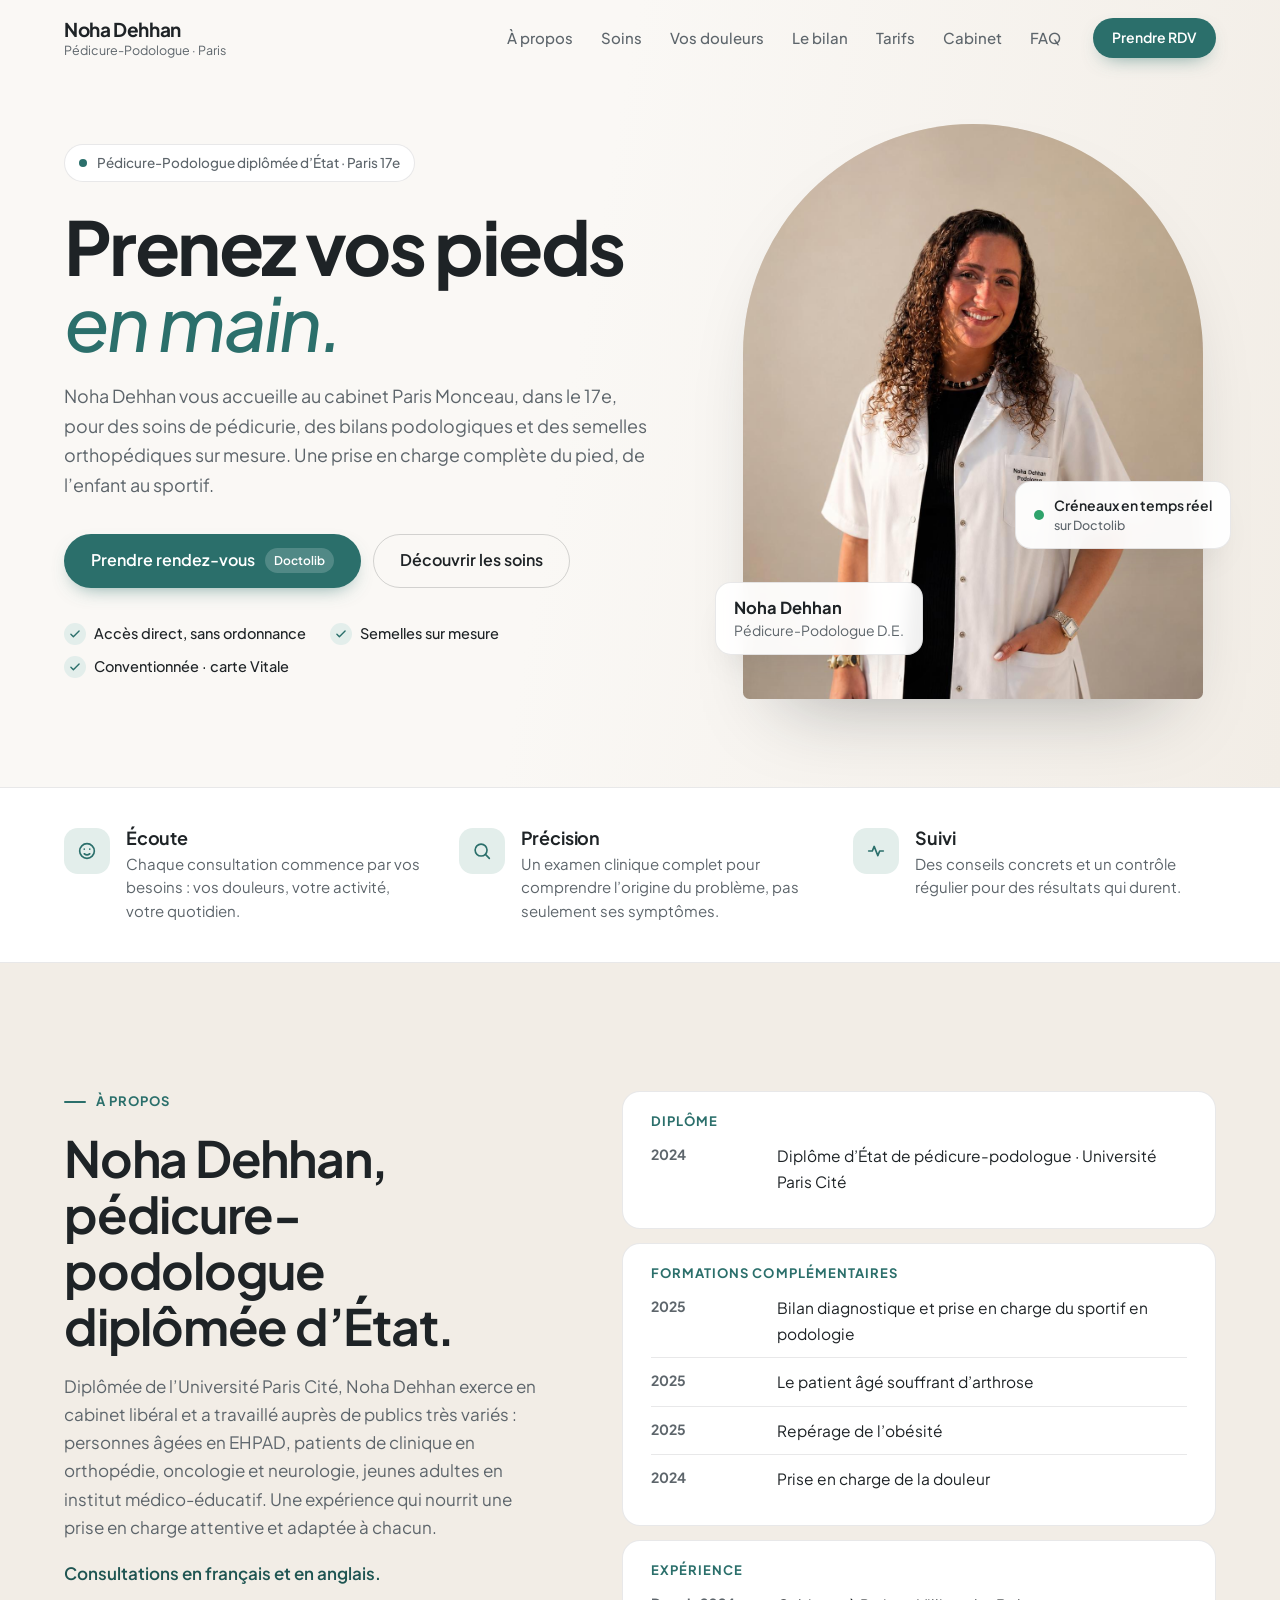
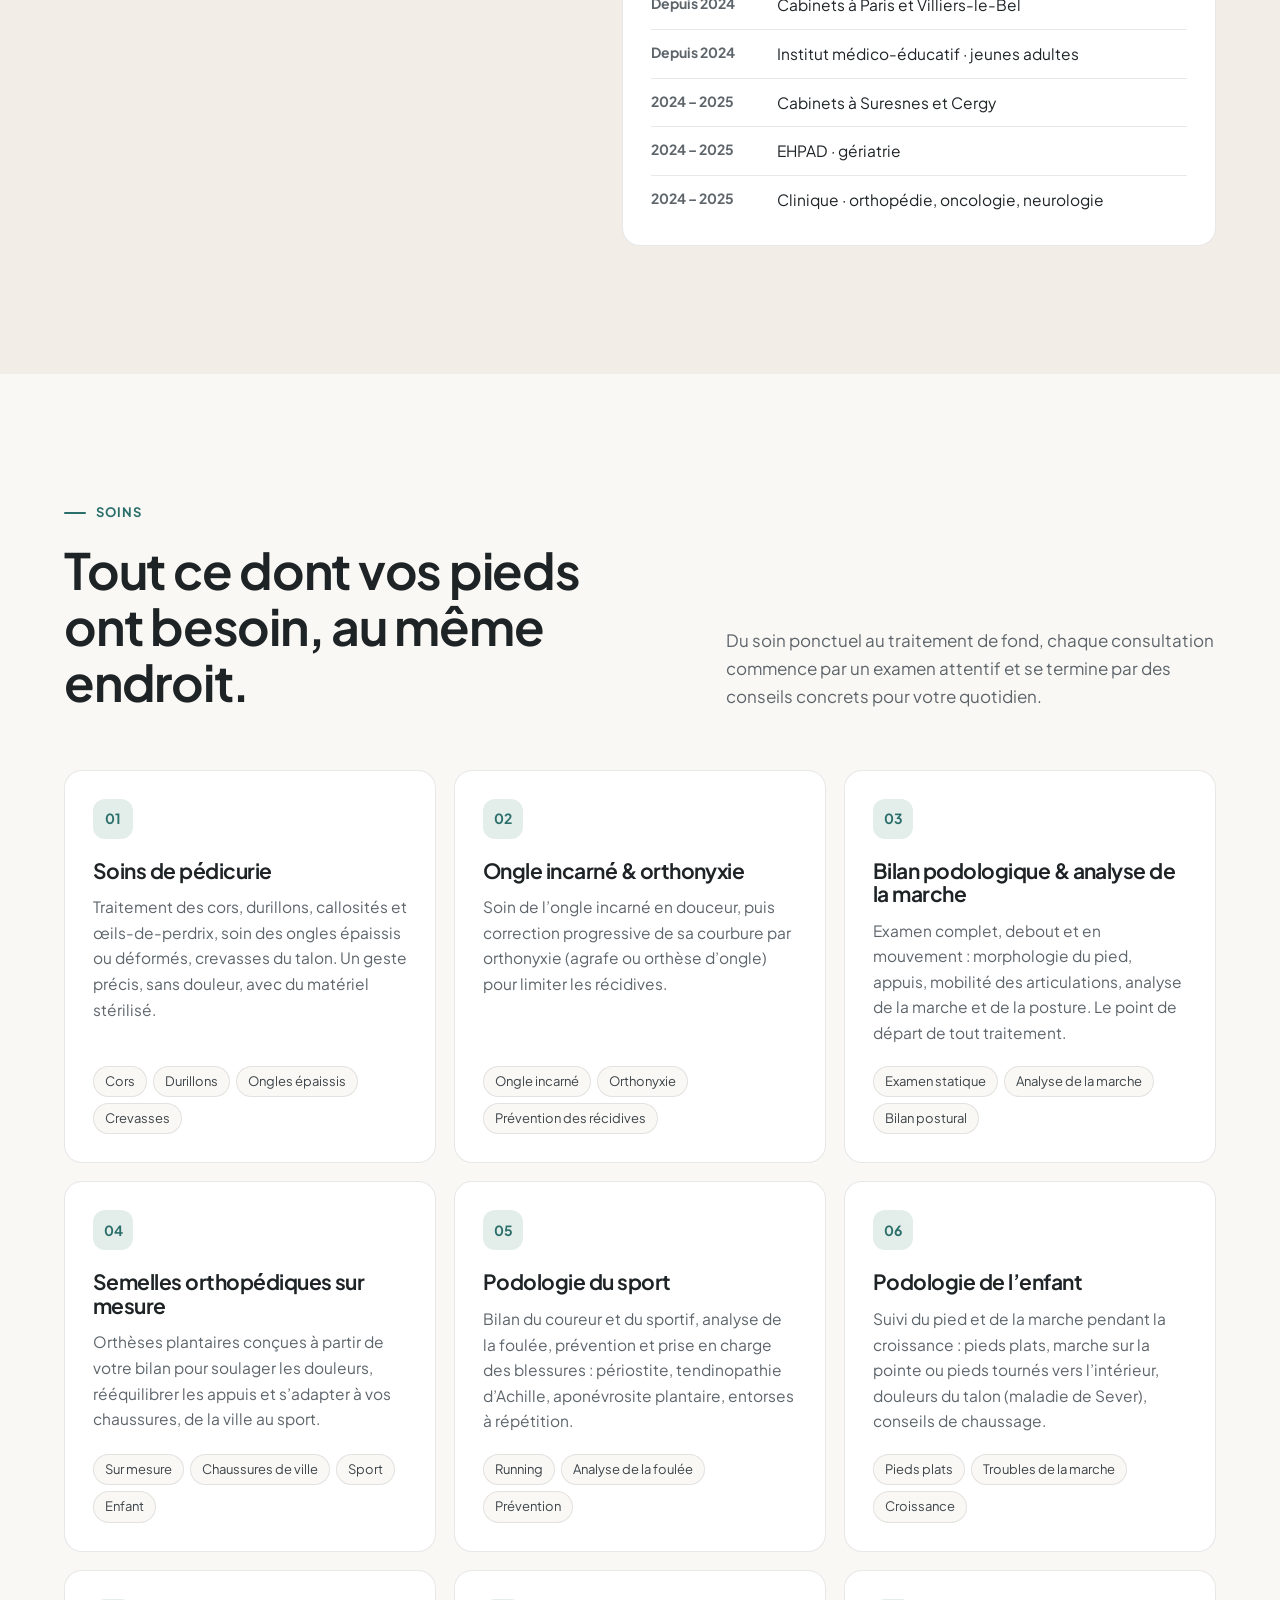
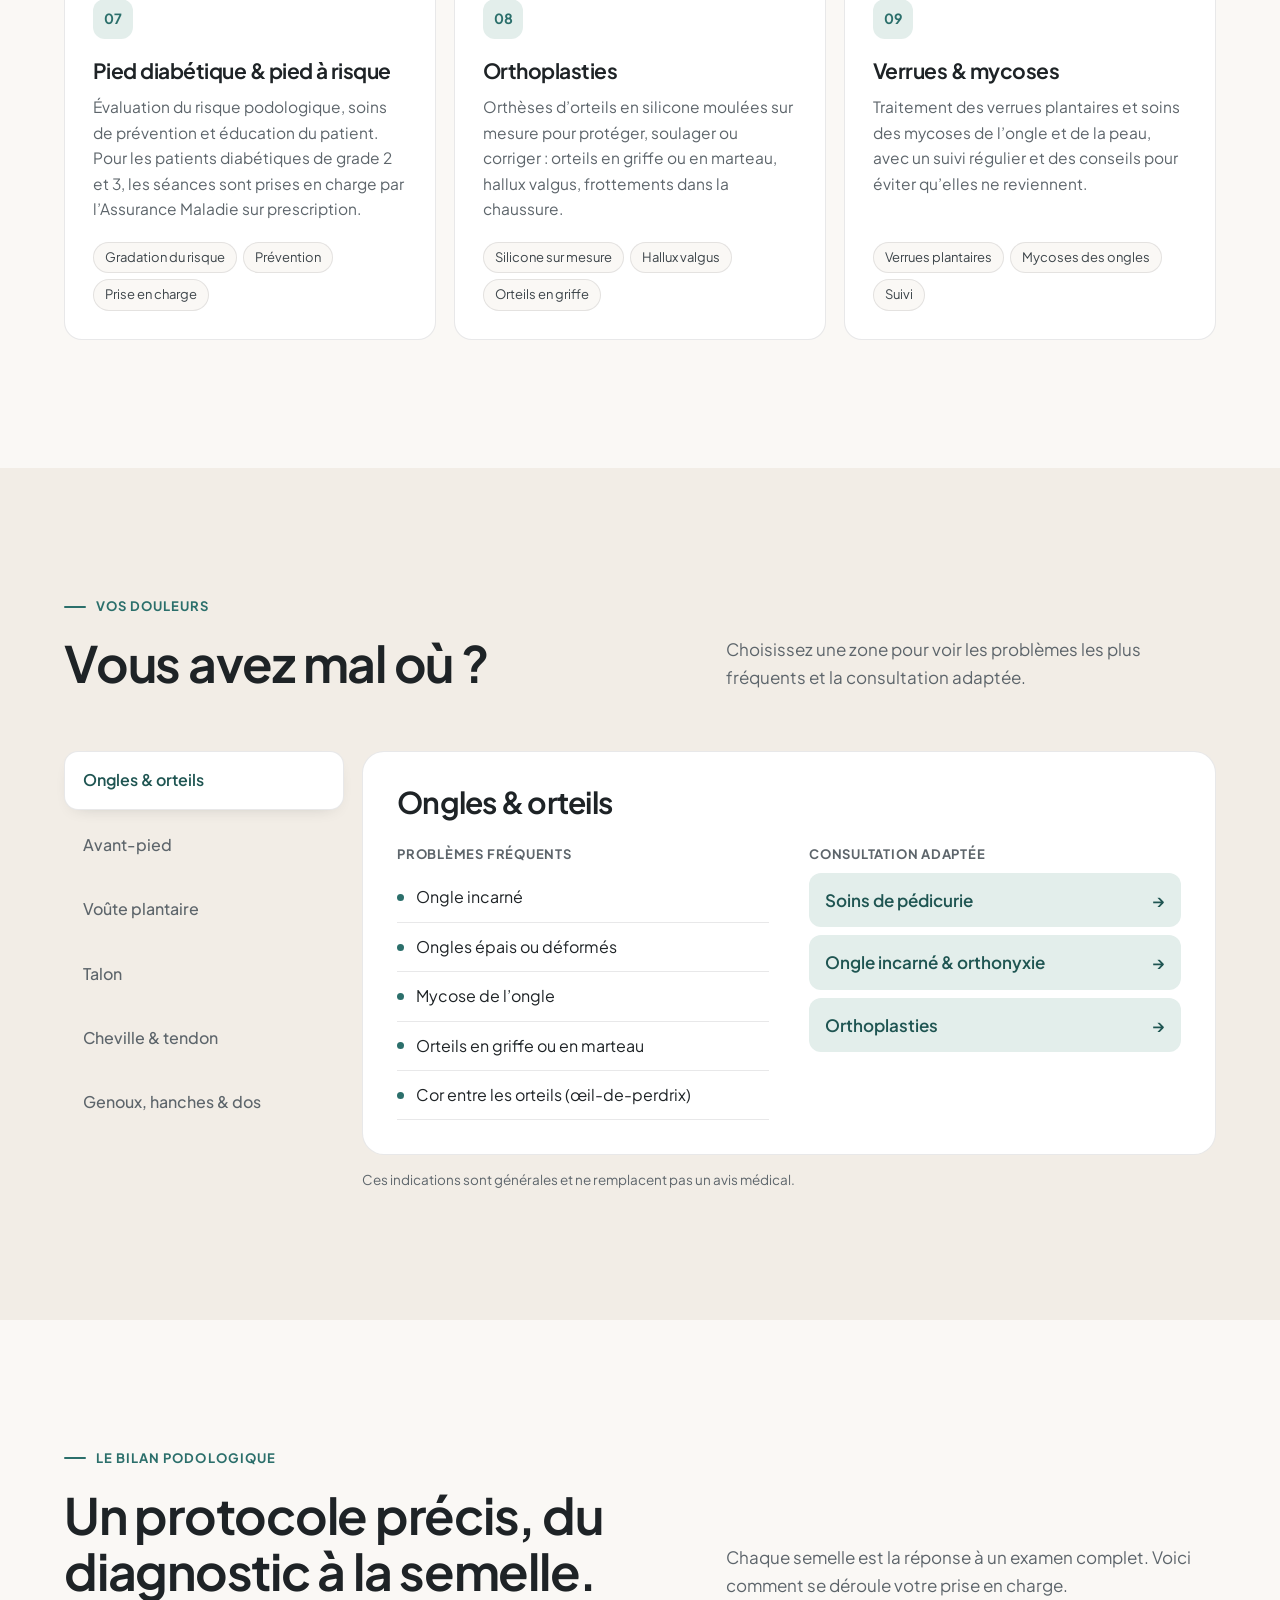
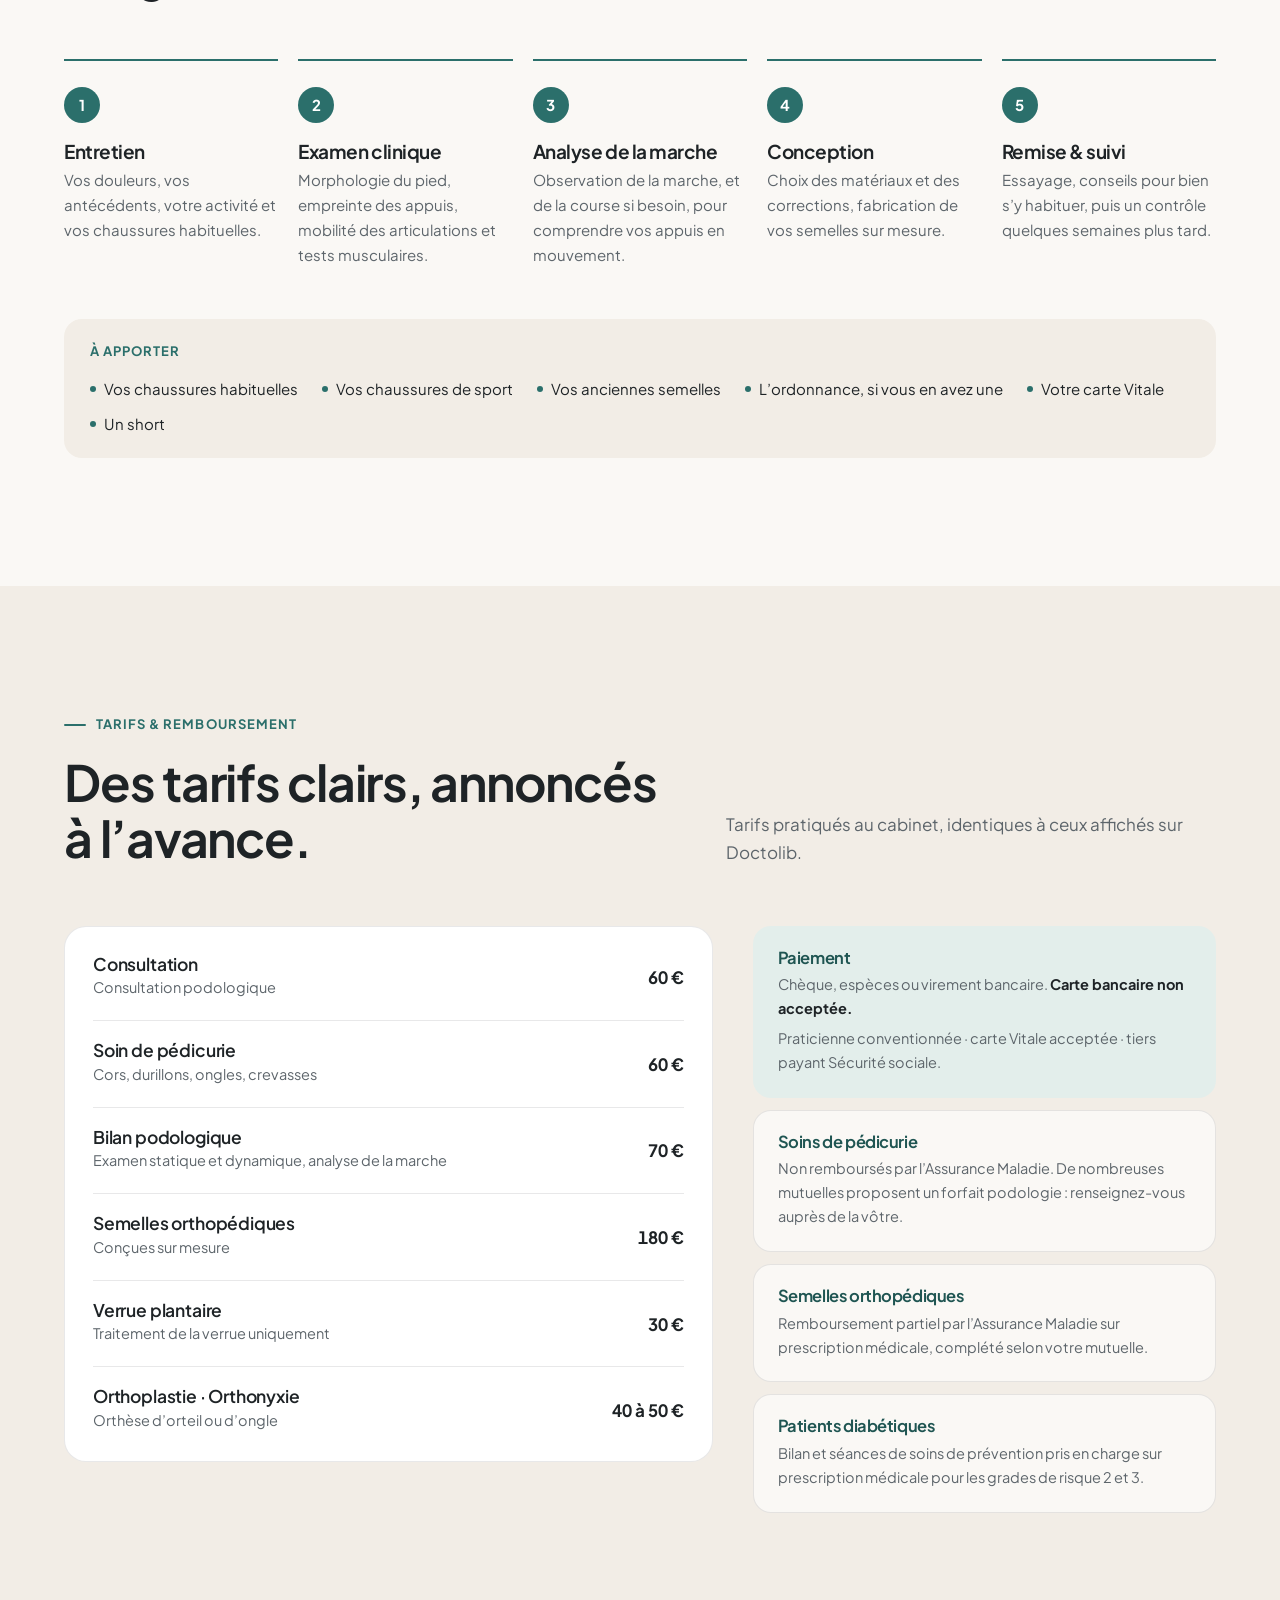
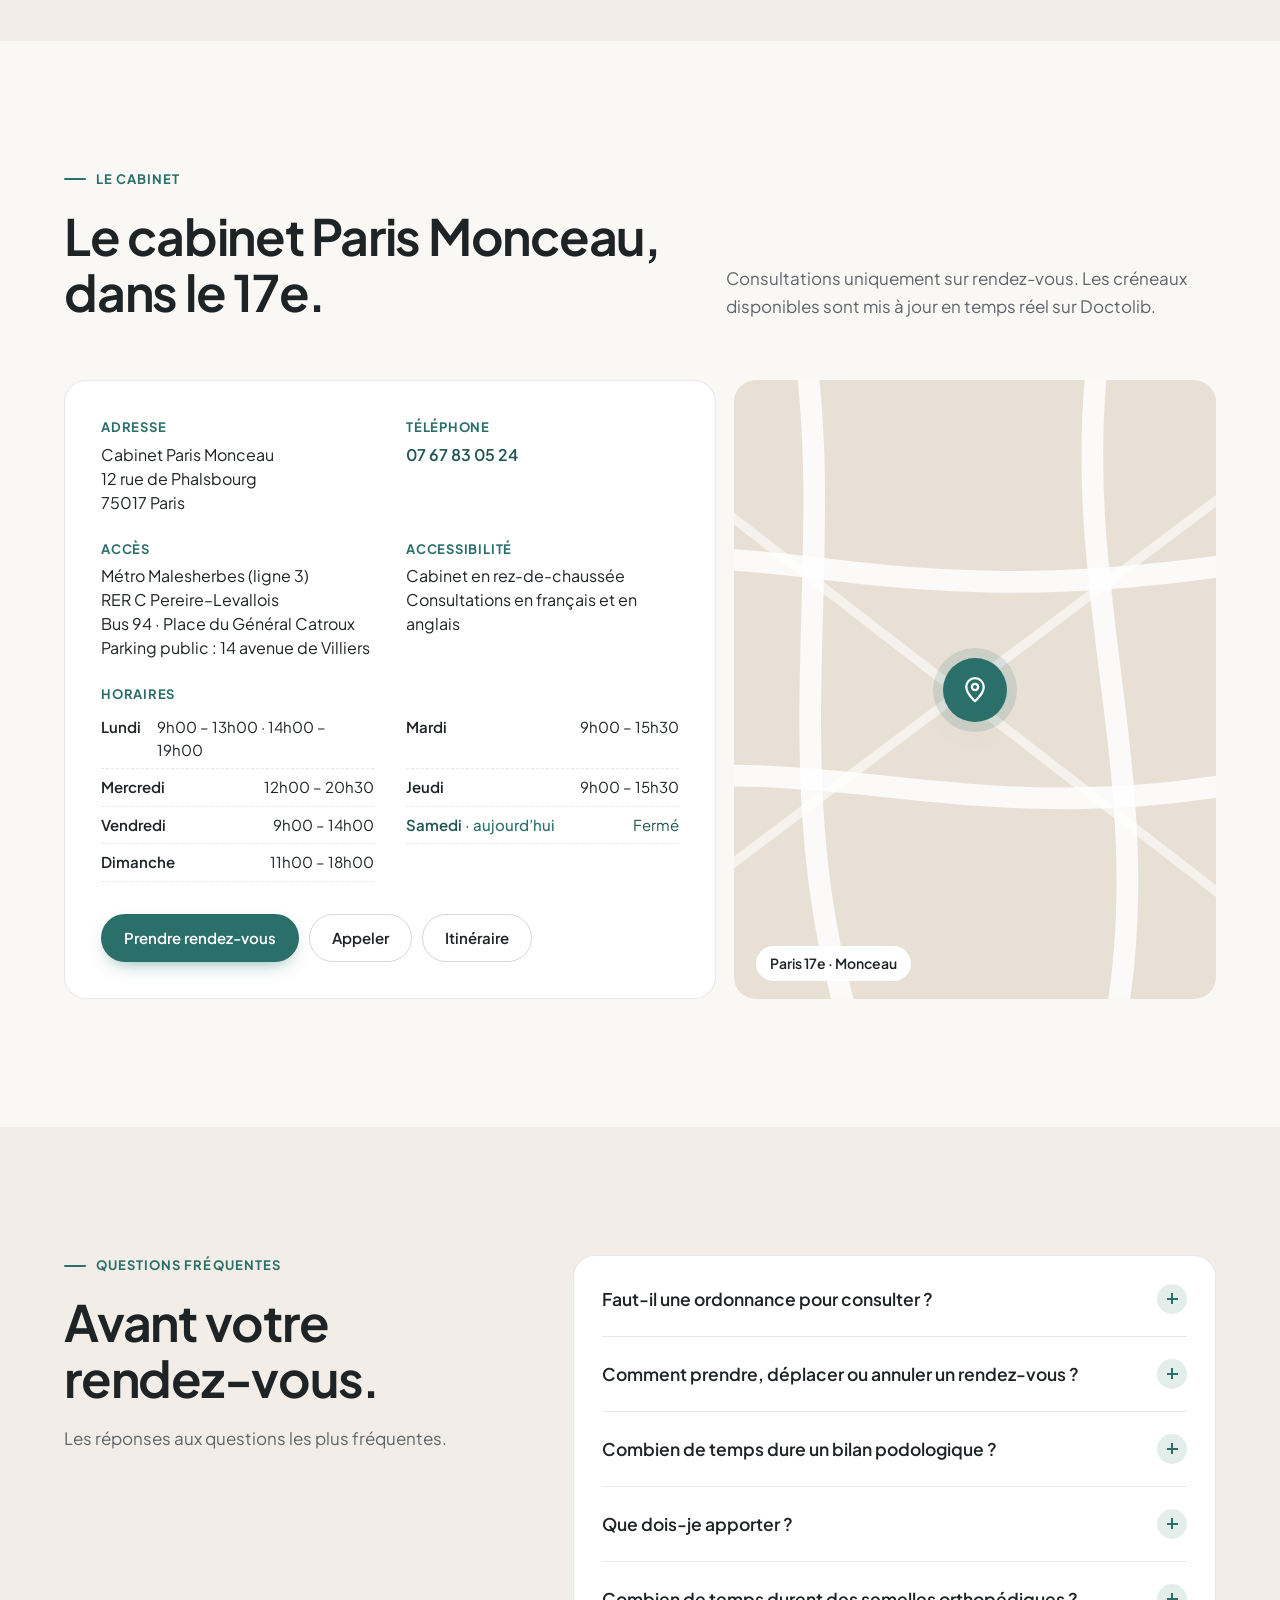
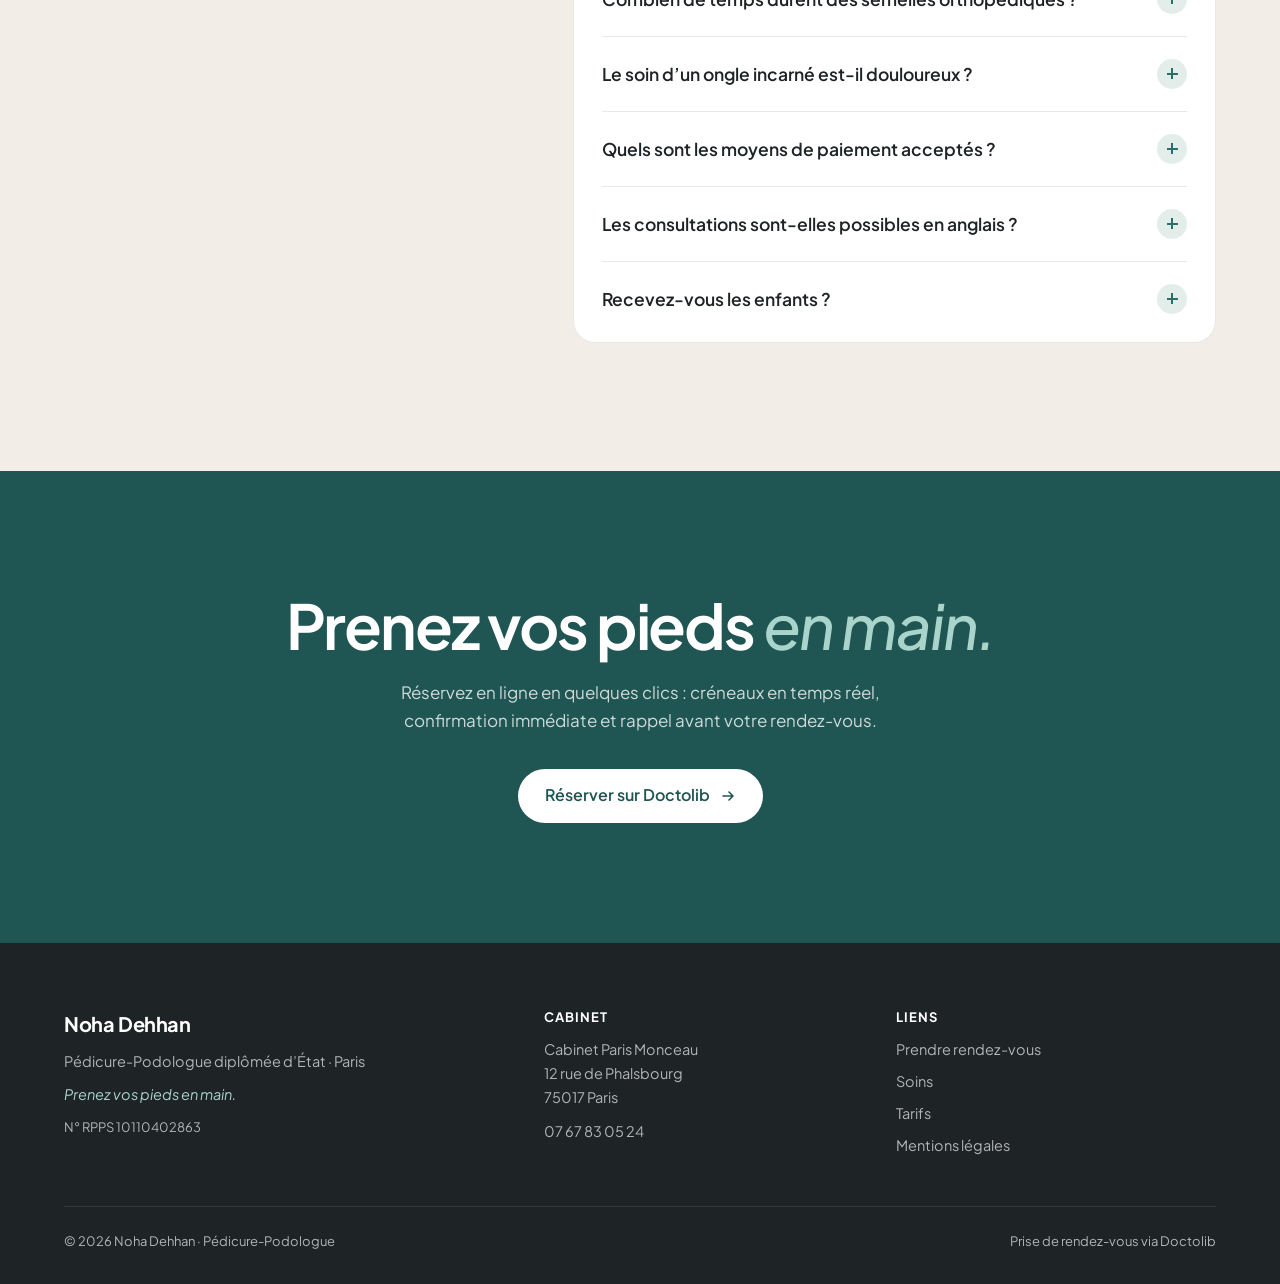
==== commit 72e0006d: "Infos réelles du cabinet depuis Doctolib - Adresse, accès, téléphone, horaires, accessibilité, RPPS " ====
--- a/index.html
+++ b/index.html
@@ -21,7 +21,7 @@
   <script>document.documentElement.classList.add("js")</script>
   <script src="script.js" defer></script>
 
-  <!-- Données structurées pour Google : adresse, téléphone et URL à compléter -->
+  <!-- Données structurées pour Google -->
   <script type="application/ld+json">
   {
     "@context": "https://schema.org",
@@ -33,12 +33,14 @@
     "description": "Cabinet de pédicurie-podologie à Paris : soins, bilan podologique, semelles orthopédiques sur mesure, podologie du sport et de l’enfant, pied diabétique.",
     "address": {
       "@type": "PostalAddress",
-      "streetAddress": "À COMPLÉTER",
-      "postalCode": "750XX",
+      "streetAddress": "12 rue de Phalsbourg",
+      "postalCode": "75017",
       "addressLocality": "Paris",
       "addressCountry": "FR"
     },
-    "telephone": "À COMPLÉTER",
+    "telephone": "+33767830524",
+    "openingHours": ["Mo 09:00-13:00", "Mo 14:00-19:00", "Tu 09:00-15:30", "We 12:00-20:30", "Th 09:00-15:30", "Fr 09:00-14:00", "Su 11:00-18:00"],
+    "paymentAccepted": "Chèque, espèces, virement bancaire",
     "areaServed": "Paris"
   }
   </script>
@@ -54,6 +56,7 @@
         <span class="wordmark__role">Pédicure-Podologue · Paris</span>
       </a>
       <nav class="nav__links" aria-label="Navigation principale">
+        <a href="#apropos">À propos</a>
         <a href="#soins">Soins</a>
         <a href="#douleurs">Vos douleurs</a>
         <a href="#bilan">Le bilan</a>
@@ -68,6 +71,7 @@
     </div>
     <div class="nav__mobile" id="menu-mobile" hidden>
       <nav class="wrap" aria-label="Navigation mobile">
+        <a href="#apropos">À propos</a>
         <a href="#soins">Soins</a>
         <a href="#douleurs">Vos douleurs</a>
         <a href="#bilan">Le bilan</a>
@@ -85,11 +89,11 @@
     <section class="hero" id="top">
       <div class="wrap hero__inner">
         <div class="hero__copy">
-          <p class="badge reveal"><span class="badge__dot"></span>Pédicure-Podologue diplômée d’État · Paris</p>
+          <p class="badge reveal"><span class="badge__dot"></span>Pédicure-Podologue diplômée d’État · Paris 17e</p>
           <h1 class="reveal" style="--d:.06s">Prenez vos pieds <em>en main.</em></h1>
           <p class="lead reveal" style="--d:.12s">
-            Noha Dehhan vous accueille dans son cabinet parisien pour des soins de pédicurie, des bilans podologiques
-            et des semelles orthopédiques sur mesure. Une prise en charge complète du pied, de l’enfant au sportif.
+            Noha Dehhan vous accueille au cabinet Paris Monceau, dans le 17e, pour des soins de pédicurie, des bilans
+            podologiques et des semelles orthopédiques sur mesure. Une prise en charge complète du pied, de l’enfant au sportif.
           </p>
           <div class="hero__ctas reveal" style="--d:.18s">
             <a class="btn btn--primary btn--lg" data-doctolib href="https://www.doctolib.fr/">
@@ -109,7 +113,7 @@
             </li>
             <li>
               <svg viewBox="0 0 24 24" aria-hidden="true"><path d="M5 12.5l4.2 4.2L19 7" /></svg>
-              Patients diabétiques
+              Conventionnée · carte Vitale
             </li>
           </ul>
         </div>
@@ -145,6 +149,50 @@
         <div class="value reveal" style="--d:.12s">
           <span class="value__icon"><svg viewBox="0 0 24 24" aria-hidden="true"><path d="M4 12h4l2-5 4 10 2-5h4" /></svg></span>
           <div><h2>Suivi</h2><p>Des conseils concrets et un contrôle régulier pour des résultats qui durent.</p></div>
+        </div>
+      </div>
+    </section>
+
+    <!-- ===== À propos ===== -->
+    <section class="section section--sand" id="apropos">
+      <div class="wrap about">
+        <div class="about__intro reveal">
+          <p class="kicker">À propos</p>
+          <h2>Noha Dehhan, pédicure-podologue diplômée d’État.</h2>
+          <p class="section__lead">
+            Diplômée de l’Université Paris Cité, Noha Dehhan exerce en cabinet libéral et a travaillé auprès de publics très variés&nbsp;:
+            personnes âgées en EHPAD, patients de clinique en orthopédie, oncologie et neurologie, jeunes adultes en institut médico-éducatif.
+            Une expérience qui nourrit une prise en charge attentive et adaptée à chacun.
+          </p>
+          <p class="about__langs">Consultations en français et en anglais.</p>
+        </div>
+
+        <div class="about__cols reveal" style="--d:.08s">
+          <div class="about__block">
+            <h3>Diplôme</h3>
+            <ul class="timeline">
+              <li><span>2024</span>Diplôme d’État de pédicure-podologue · Université Paris Cité</li>
+            </ul>
+          </div>
+          <div class="about__block">
+            <h3>Formations complémentaires</h3>
+            <ul class="timeline">
+              <li><span>2025</span>Bilan diagnostique et prise en charge du sportif en podologie</li>
+              <li><span>2025</span>Le patient âgé souffrant d’arthrose</li>
+              <li><span>2025</span>Repérage de l’obésité</li>
+              <li><span>2024</span>Prise en charge de la douleur</li>
+            </ul>
+          </div>
+          <div class="about__block">
+            <h3>Expérience</h3>
+            <ul class="timeline">
+              <li><span>Depuis 2024</span>Cabinets à Paris et Villiers-le-Bel</li>
+              <li><span>Depuis 2024</span>Institut médico-éducatif · jeunes adultes</li>
+              <li><span>2024 – 2025</span>Cabinets à Suresnes et Cergy</li>
+              <li><span>2024 – 2025</span>EHPAD · gériatrie</li>
+              <li><span>2024 – 2025</span>Clinique · orthopédie, oncologie, neurologie</li>
+            </ul>
+          </div>
         </div>
       </div>
     </section>
@@ -425,23 +473,26 @@
           <p class="kicker">Tarifs &amp; remboursement</p>
           <h2>Des tarifs clairs, annoncés à l’avance.</h2>
           <p class="section__lead">
-            Tarifs indicatifs. Le motif et le tarif de chaque consultation sont précisés lors de la réservation sur Doctolib.
+            Tarifs pratiqués au cabinet, identiques à ceux affichés sur Doctolib.
           </p>
         </header>
 
         <div class="pricing">
-          <!-- À VALIDER avec Noha Dehhan : tous les tarifs ci-dessous sont des exemples -->
           <ul class="price-list reveal">
-            <li class="price"><div><h3>Soin de pédicurie</h3><p>Cors, durillons, ongles, crevasses</p></div><span class="price__v">50 €</span></li>
-            <li class="price"><div><h3>Ongle incarné</h3><p>Soin de l’ongle incarné</p></div><span class="price__v"><small>dès</small>55 €</span></li>
-            <li class="price"><div><h3>Orthonyxie</h3><p>Pose d’une orthèse d’ongle</p></div><span class="price__v"><small>dès</small>60 €</span></li>
-            <li class="price"><div><h3>Bilan podologique</h3><p>Examen statique et dynamique</p></div><span class="price__v">60 €</span></li>
-            <li class="price"><div><h3>Bilan + semelles sur mesure</h3><p>La paire, bilan compris</p></div><span class="price__v"><small>dès</small>190 €</span></li>
-            <li class="price"><div><h3>Orthoplastie</h3><p>Orthèse d’orteil en silicone</p></div><span class="price__v"><small>dès</small>45 €</span></li>
-            <li class="price"><div><h3>Patient diabétique, grade 2 ou 3</h3><p>Séance de prévention sur prescription</p></div><span class="price__v price__v--care">Pris en charge</span></li>
+            <li class="price"><div><h3>Consultation</h3><p>Consultation podologique</p></div><span class="price__v">60 €</span></li>
+            <li class="price"><div><h3>Soin de pédicurie</h3><p>Cors, durillons, ongles, crevasses</p></div><span class="price__v">60 €</span></li>
+            <li class="price"><div><h3>Bilan podologique</h3><p>Examen statique et dynamique, analyse de la marche</p></div><span class="price__v">70 €</span></li>
+            <li class="price"><div><h3>Semelles orthopédiques</h3><p>Conçues sur mesure</p></div><span class="price__v">180 €</span></li>
+            <li class="price"><div><h3>Verrue plantaire</h3><p>Traitement de la verrue uniquement</p></div><span class="price__v">30 €</span></li>
+            <li class="price"><div><h3>Orthoplastie · Orthonyxie</h3><p>Orthèse d’orteil ou d’ongle</p></div><span class="price__v">40 à 50 €</span></li>
           </ul>
 
-          <aside class="refund reveal" style="--d:.08s" aria-label="Remboursement">
+          <aside class="refund reveal" style="--d:.08s" aria-label="Paiement et remboursement">
+            <div class="refund__item refund__item--pay">
+              <h3>Paiement</h3>
+              <p>Chèque, espèces ou virement bancaire. <strong>Carte bancaire non acceptée.</strong></p>
+              <p>Praticienne conventionnée · carte Vitale acceptée · tiers payant Sécurité sociale.</p>
+            </div>
             <div class="refund__item">
               <h3>Soins de pédicurie</h3>
               <p>Non remboursés par l’Assurance Maladie. De nombreuses mutuelles proposent un forfait podologie&nbsp;: renseignez-vous auprès de la vôtre.</p>
@@ -464,7 +515,7 @@
       <div class="wrap">
         <header class="section__head reveal">
           <p class="kicker">Le cabinet</p>
-          <h2>Votre cabinet de podologie à Paris.</h2>
+          <h2>Le cabinet Paris Monceau, dans le 17e.</h2>
           <p class="section__lead">
             Consultations uniquement sur rendez-vous. Les créneaux disponibles sont mis à jour en temps réel sur Doctolib.
           </p>
@@ -475,32 +526,39 @@
             <dl class="info">
               <div>
                 <dt>Adresse</dt>
-                <dd><span class="todo">[Adresse du cabinet]</span><br>750<span class="todo">XX</span> Paris</dd>
+                <dd>Cabinet Paris Monceau<br>12 rue de Phalsbourg<br>75017 Paris</dd>
+              </div>
+              <div>
+                <dt>Téléphone</dt>
+                <dd><a class="info__link" href="tel:+33767830524">07 67 83 05 24</a></dd>
               </div>
               <div>
                 <dt>Accès</dt>
-                <dd>Métro <span class="todo">[ligne · station]</span></dd>
-              </div>
-              <div>
+                <dd>Métro Malesherbes (ligne 3)<br>RER C Pereire–Levallois<br>Bus 94 · Place du Général Catroux<br>Parking public&nbsp;: 14 avenue de Villiers</dd>
+              </div>
+              <div>
+                <dt>Accessibilité</dt>
+                <dd>Cabinet en rez-de-chaussée<br>Consultations en français et en anglais</dd>
+              </div>
+              <div class="info__wide">
                 <dt>Horaires</dt>
-                <dd>Sur rendez-vous<br>Créneaux en temps réel sur Doctolib</dd>
-              </div>
-              <div>
-                <dt>Téléphone</dt>
-                <dd><span class="todo">[01 XX XX XX XX]</span></dd>
-              </div>
-              <div>
-                <dt>Accessibilité</dt>
-                <dd><span class="todo">[Accès PMR à confirmer]</span></dd>
-              </div>
-              <div>
-                <dt>Rendez-vous</dt>
-                <dd>En ligne sur Doctolib, confirmation et rappel automatiques</dd>
+                <dd>
+                  <ul class="hours">
+                    <li><span>Lundi</span>9h00 – 13h00 · 14h00 – 19h00</li>
+                    <li><span>Mardi</span>9h00 – 15h30</li>
+                    <li><span>Mercredi</span>12h00 – 20h30</li>
+                    <li><span>Jeudi</span>9h00 – 15h30</li>
+                    <li><span>Vendredi</span>9h00 – 14h00</li>
+                    <li><span>Samedi</span>Fermé</li>
+                    <li><span>Dimanche</span>11h00 – 18h00</li>
+                  </ul>
+                </dd>
               </div>
             </dl>
             <div class="place__actions">
               <a class="btn btn--primary" data-doctolib href="https://www.doctolib.fr/">Prendre rendez-vous</a>
-              <a class="btn btn--outline" href="https://www.google.com/maps/search/?api=1&amp;query=Noha%20Dehhan%20p%C3%A9dicure-podologue%20Paris" target="_blank" rel="noopener">Itinéraire</a>
+              <a class="btn btn--outline" href="tel:+33767830524">Appeler</a>
+              <a class="btn btn--outline" href="https://www.google.com/maps/search/?api=1&amp;query=12%20rue%20de%20Phalsbourg%2075017%20Paris" target="_blank" rel="noopener">Itinéraire</a>
             </div>
           </div>
 
@@ -516,7 +574,7 @@
             <div class="place__pin">
               <svg viewBox="0 0 24 24"><path d="M12 21s-7-6.2-7-11.5A7 7 0 0 1 19 9.5C19 14.8 12 21 12 21z" /><circle cx="12" cy="9.5" r="2.5" /></svg>
             </div>
-            <p class="place__city">Paris</p>
+            <p class="place__city">Paris 17e · Monceau</p>
           </div>
         </div>
       </div>
@@ -555,6 +613,14 @@
           <details>
             <summary>Le soin d’un ongle incarné est-il douloureux&nbsp;?</summary>
             <p>Le soin est réalisé avec précision pour limiter l’inconfort au maximum. Si l’ongle incarné revient régulièrement, une orthonyxie peut corriger durablement sa courbure.</p>
+          </details>
+          <details>
+            <summary>Quels sont les moyens de paiement acceptés&nbsp;?</summary>
+            <p>Chèque, espèces ou virement bancaire&nbsp;; la carte bancaire n’est pas acceptée. Le cabinet est conventionné&nbsp;: la carte Vitale est acceptée et le tiers payant s’applique sur la part prise en charge par la Sécurité sociale.</p>
+          </details>
+          <details>
+            <summary>Les consultations sont-elles possibles en anglais&nbsp;?</summary>
+            <p>Oui, Noha Dehhan consulte en français et en anglais.</p>
           </details>
           <details>
             <summary>Recevez-vous les enfants&nbsp;?</summary>
@@ -585,12 +651,12 @@
           <p class="footer__name">Noha Dehhan</p>
           <p>Pédicure-Podologue diplômée d’État · Paris</p>
           <p class="footer__slogan">Prenez vos pieds en main.</p>
-          <p class="footer__small">N° RPPS <span class="todo">[à compléter]</span></p>
+          <p class="footer__small">N° RPPS 10110402863</p>
         </div>
         <div>
           <p class="footer__title">Cabinet</p>
-          <p><span class="todo">[Adresse du cabinet]</span><br>750<span class="todo">XX</span> Paris</p>
-          <p><span class="todo">[01 XX XX XX XX]</span></p>
+          <p>Cabinet Paris Monceau<br>12 rue de Phalsbourg<br>75017 Paris</p>
+          <p><a href="tel:+33767830524">07 67 83 05 24</a></p>
         </div>
         <div>
           <p class="footer__title">Liens</p>
--- a/styles.css
+++ b/styles.css
@@ -265,7 +265,7 @@
 .portrait__card--name { left: -28px; bottom: 44px; flex-direction: column; align-items: flex-start; gap: 2px; }
 .portrait__card--name strong { font-size: 16.5px; }
 .portrait__card--name span { color: var(--muted); }
-.portrait__card--rdv { right: -24px; top: 22%; font-weight: 600; }
+.portrait__card--rdv { right: -28px; bottom: 150px; font-weight: 600; }
 .portrait__card--rdv small { font-weight: 500; font-size: 12.5px; color: var(--muted); }
 
 .live { flex: none; width: 10px; height: 10px; border-radius: 50%; background: #2fa36b; animation: live 2.4s infinite; }
@@ -282,7 +282,7 @@
 @media (max-width: 560px) {
   .hero__ctas .btn { width: 100%; }
   .portrait__card--name { left: 12px; bottom: 16px; }
-  .portrait__card--rdv { right: 12px; top: 16px; }
+  .portrait__card--rdv { right: 12px; bottom: 96px; }
 }
 
 /* ---------- Approche ---------- */
@@ -296,6 +296,30 @@
 .value p { font-size: 15px; color: var(--muted); line-height: 1.55; }
 
 @media (max-width: 860px) { .values__grid { grid-template-columns: 1fr; gap: 22px; } }
+
+/* ---------- À propos ---------- */
+
+.about { display: grid; grid-template-columns: 0.9fr 1.1fr; gap: 40px 72px; align-items: start; }
+.about__intro { position: sticky; top: calc(var(--nav-h) + 32px); display: grid; gap: 18px; }
+.about__intro h2 { font-size: clamp(32px, 4vw, 50px); }
+.about__langs { font-weight: 600; color: var(--teal-dark); }
+
+.about__cols { display: grid; gap: 14px; }
+.about__block { padding: 22px 28px; border: 1px solid var(--line); border-radius: 18px; background: var(--white); }
+.about__block h3 { margin-bottom: 4px; font-size: 13px; font-weight: 700; letter-spacing: 0.08em; text-transform: uppercase; color: var(--teal); }
+
+.timeline li { display: grid; grid-template-columns: 112px 1fr; gap: 14px; padding: 11px 0; border-bottom: 1px solid var(--line); font-size: 15.5px; }
+.timeline li:last-child { border-bottom: 0; }
+.timeline span { font-size: 14px; font-weight: 700; color: var(--muted); }
+
+@media (max-width: 900px) {
+  .about { grid-template-columns: 1fr; }
+  .about__intro { position: static; }
+}
+@media (max-width: 480px) {
+  .about__block { padding: 18px 20px; }
+  .timeline li { grid-template-columns: 1fr; gap: 2px; }
+}
 
 /* ---------- Sections ---------- */
 
@@ -518,6 +542,9 @@
 .refund__item { padding: 22px 24px; border-radius: 18px; background: var(--bg); border: 1px solid var(--line); }
 .refund__item h3 { margin-bottom: 6px; font-size: 16.5px; font-weight: 650; color: var(--teal-dark); }
 .refund__item p { font-size: 14.5px; color: var(--muted); }
+.refund__item p + p { margin-top: 6px; }
+.refund__item strong { color: var(--ink); }
+.refund__item--pay { background: var(--teal-soft); border-color: transparent; }
 
 @media (max-width: 900px) {
   .pricing { grid-template-columns: 1fr; }
@@ -545,6 +572,16 @@
 .info { display: grid; grid-template-columns: 1fr 1fr; gap: 24px 32px; margin: 0; }
 .info dt { margin-bottom: 4px; font-size: 13px; font-weight: 700; letter-spacing: 0.06em; text-transform: uppercase; color: var(--teal); }
 .info dd { margin: 0; font-size: 16px; line-height: 1.5; }
+
+.info__wide { grid-column: 1 / -1; }
+.info__link { font-weight: 600; color: var(--teal-dark); }
+.info__link:hover { text-decoration: underline; text-underline-offset: 3px; }
+
+.hours { display: grid; grid-template-columns: 1fr 1fr; column-gap: 32px; }
+.hours li { display: flex; justify-content: space-between; gap: 16px; padding: 7px 0; border-bottom: 1px dashed var(--line); font-size: 15px; }
+.hours span { font-weight: 600; }
+.hours .is-today { color: var(--teal-dark); }
+.hours .is-today span::after { content: " · aujourd’hui"; font-weight: 500; color: var(--teal); }
 
 .place__actions { display: flex; flex-wrap: wrap; gap: 10px; margin-top: auto; }
 
@@ -583,7 +620,7 @@
 }
 @media (max-width: 540px) {
   .place__info { padding: 24px; }
-  .info { grid-template-columns: 1fr; }
+  .info, .hours { grid-template-columns: 1fr; }
   .place__actions .btn { flex: 1; }
 }
 
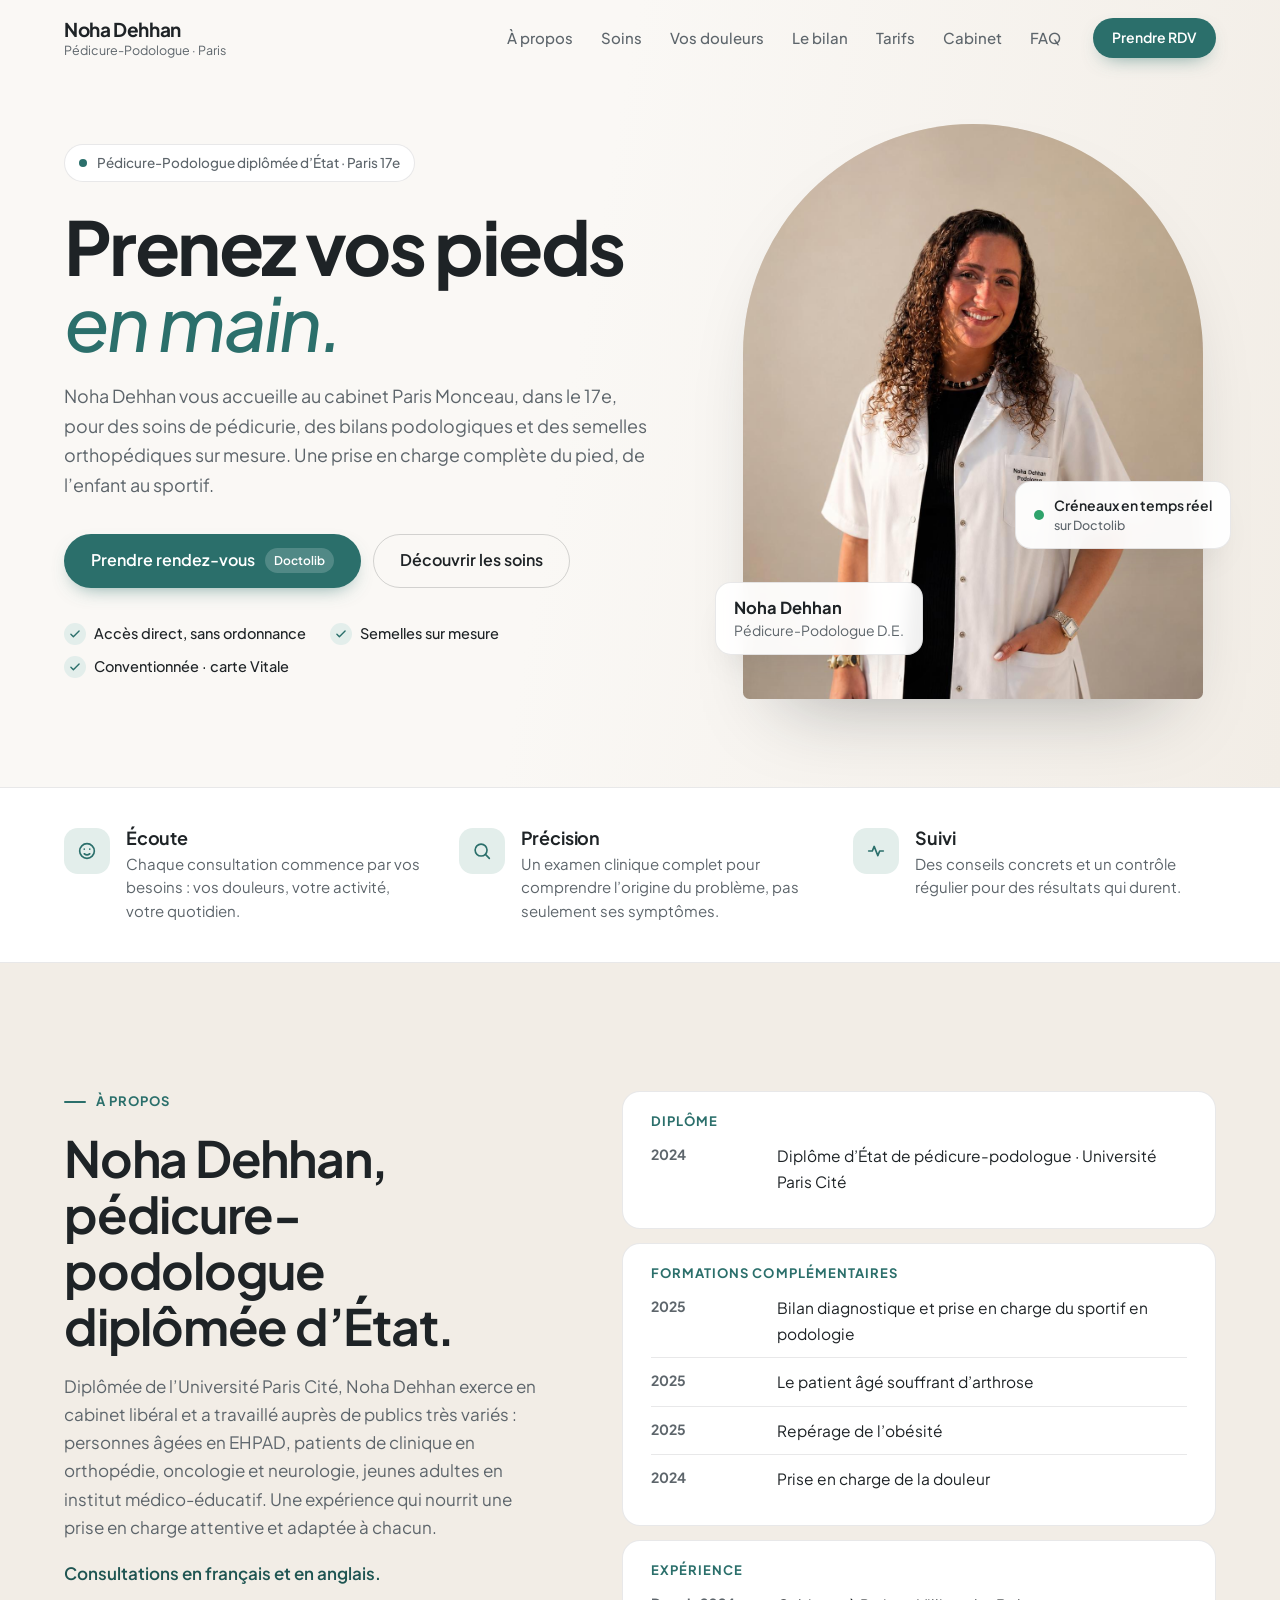
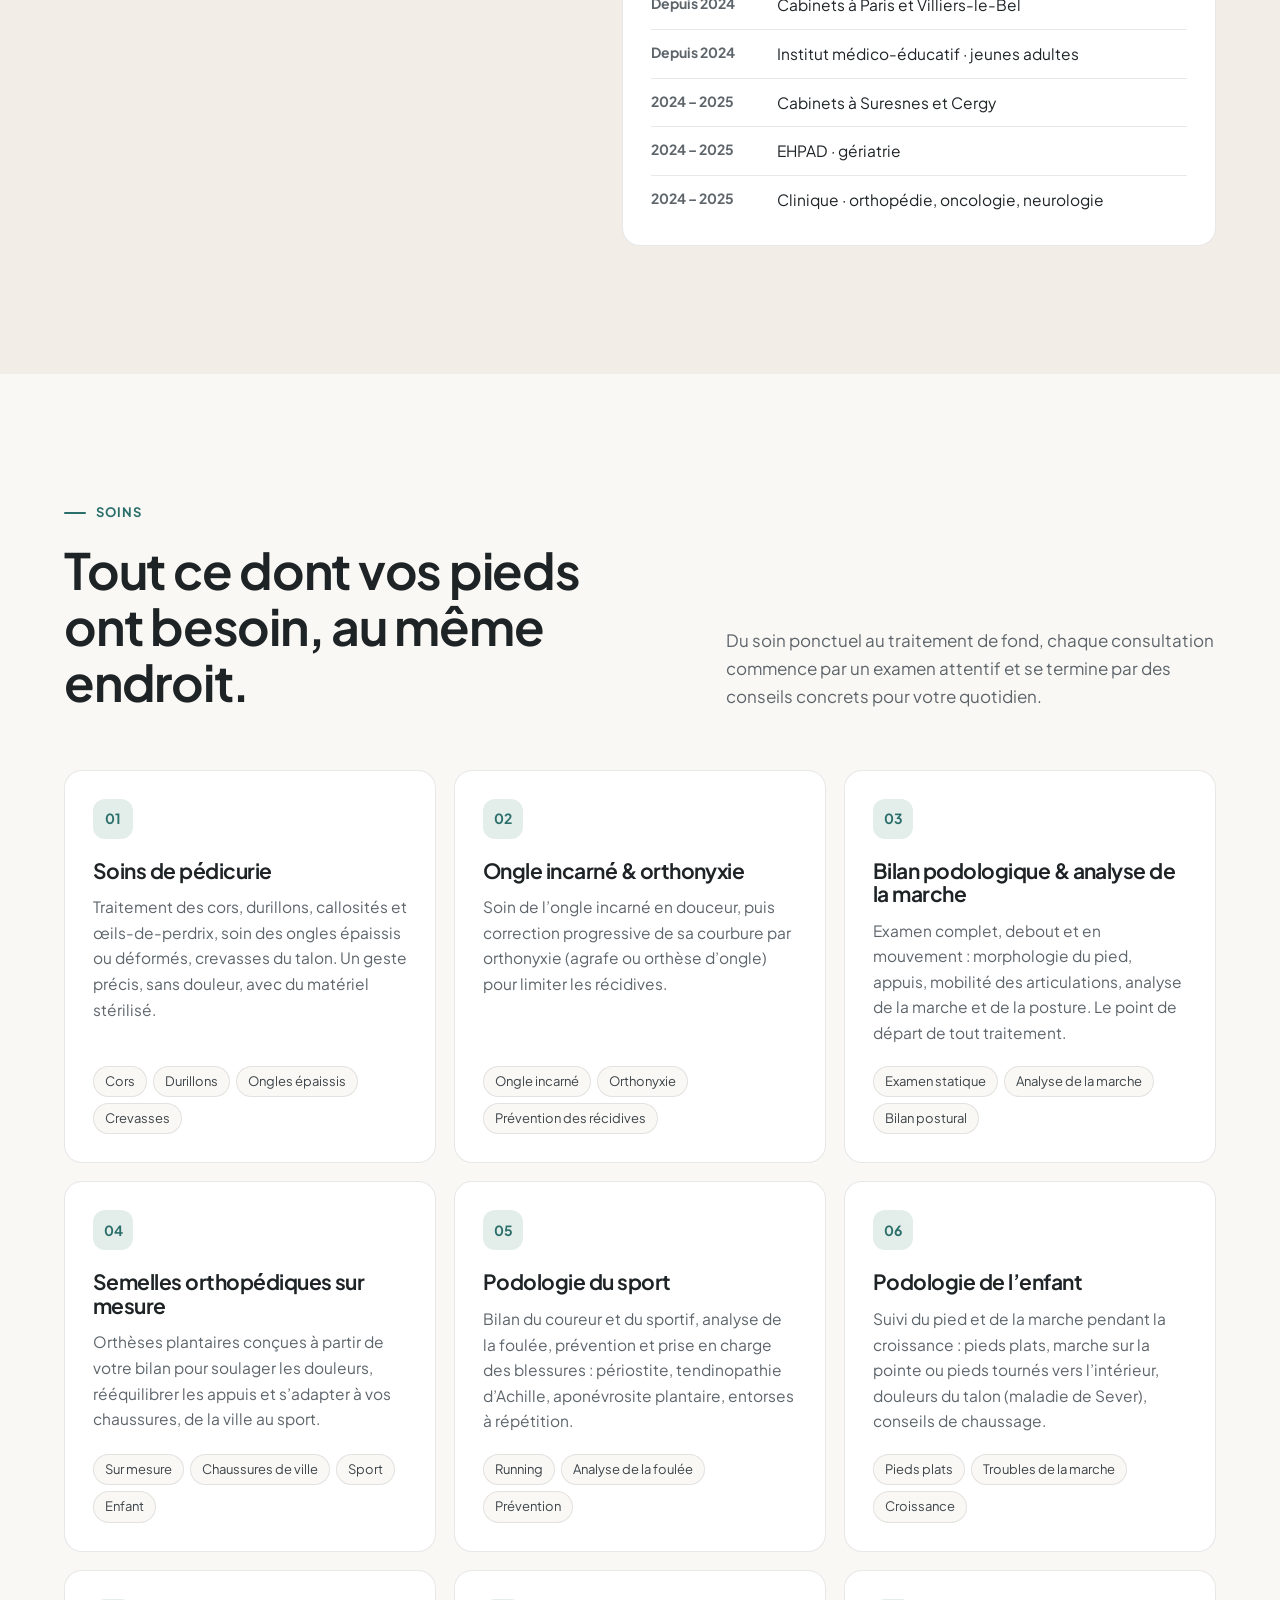
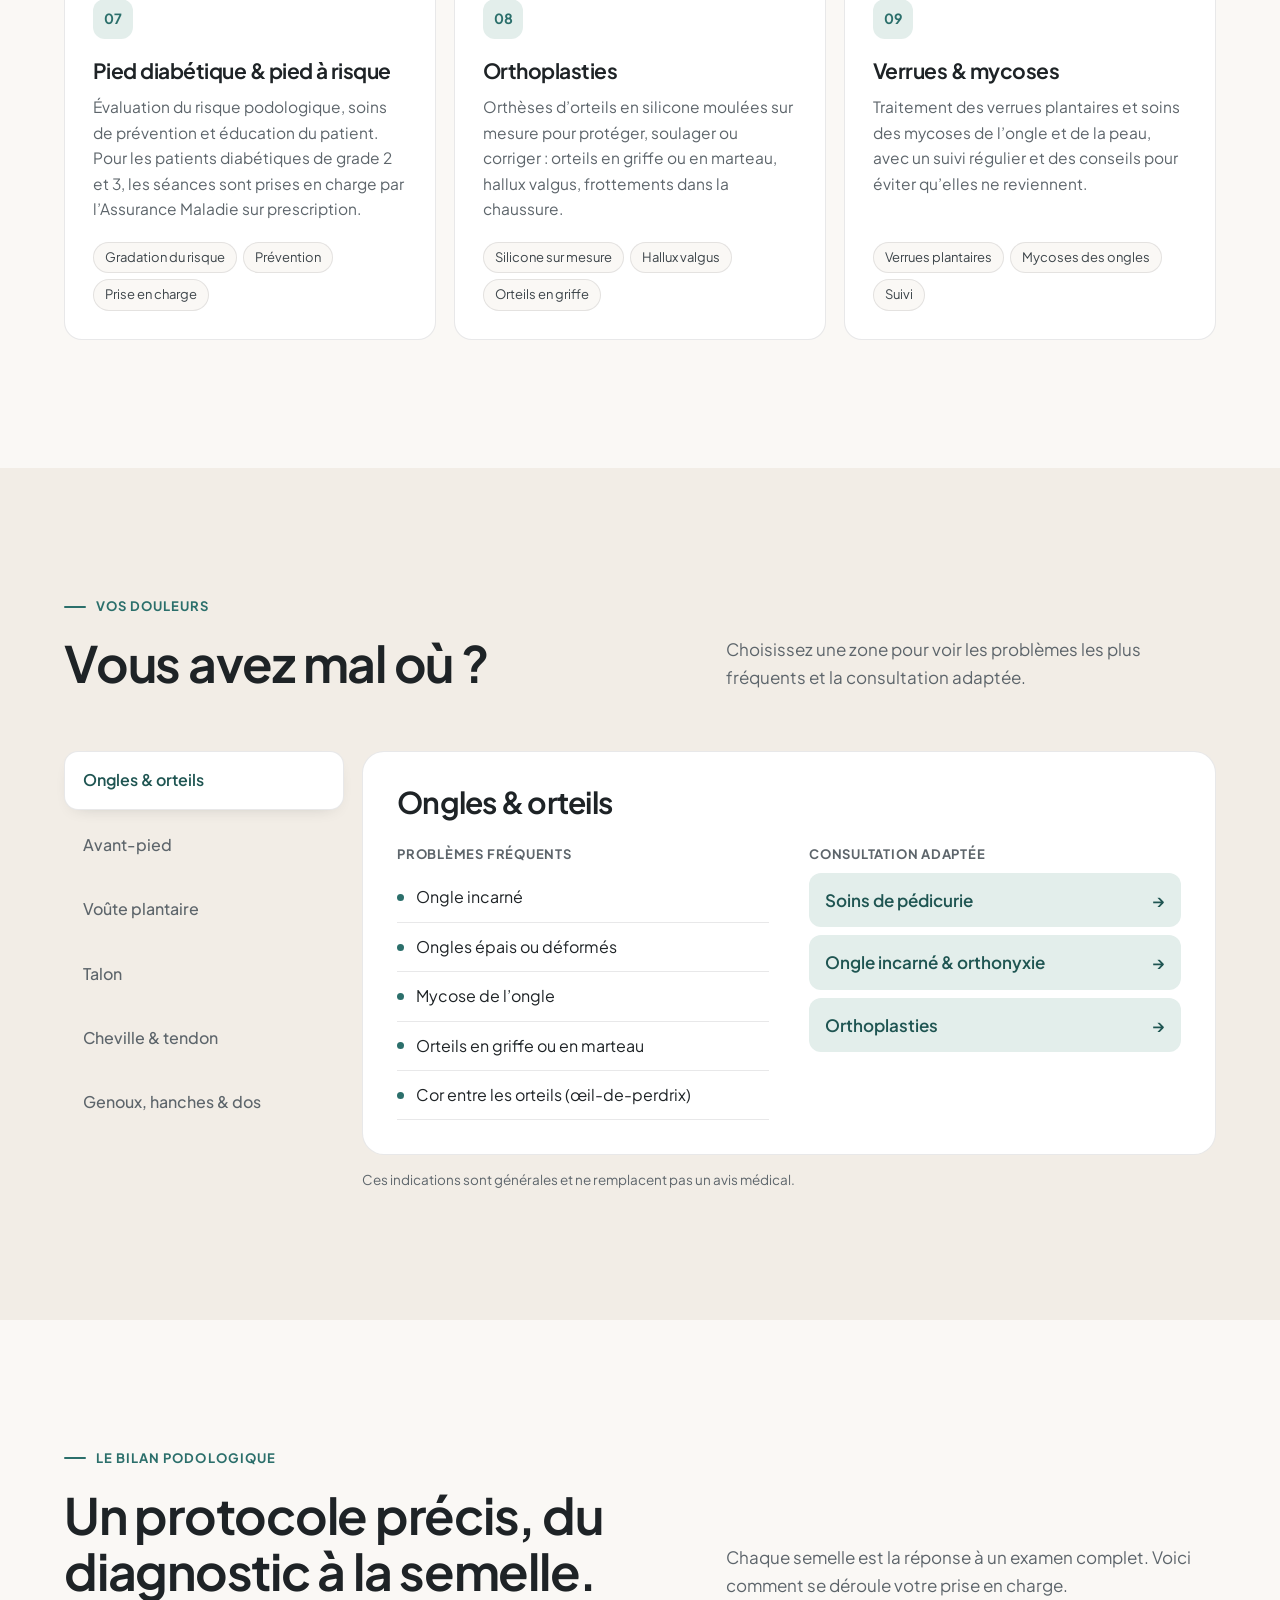
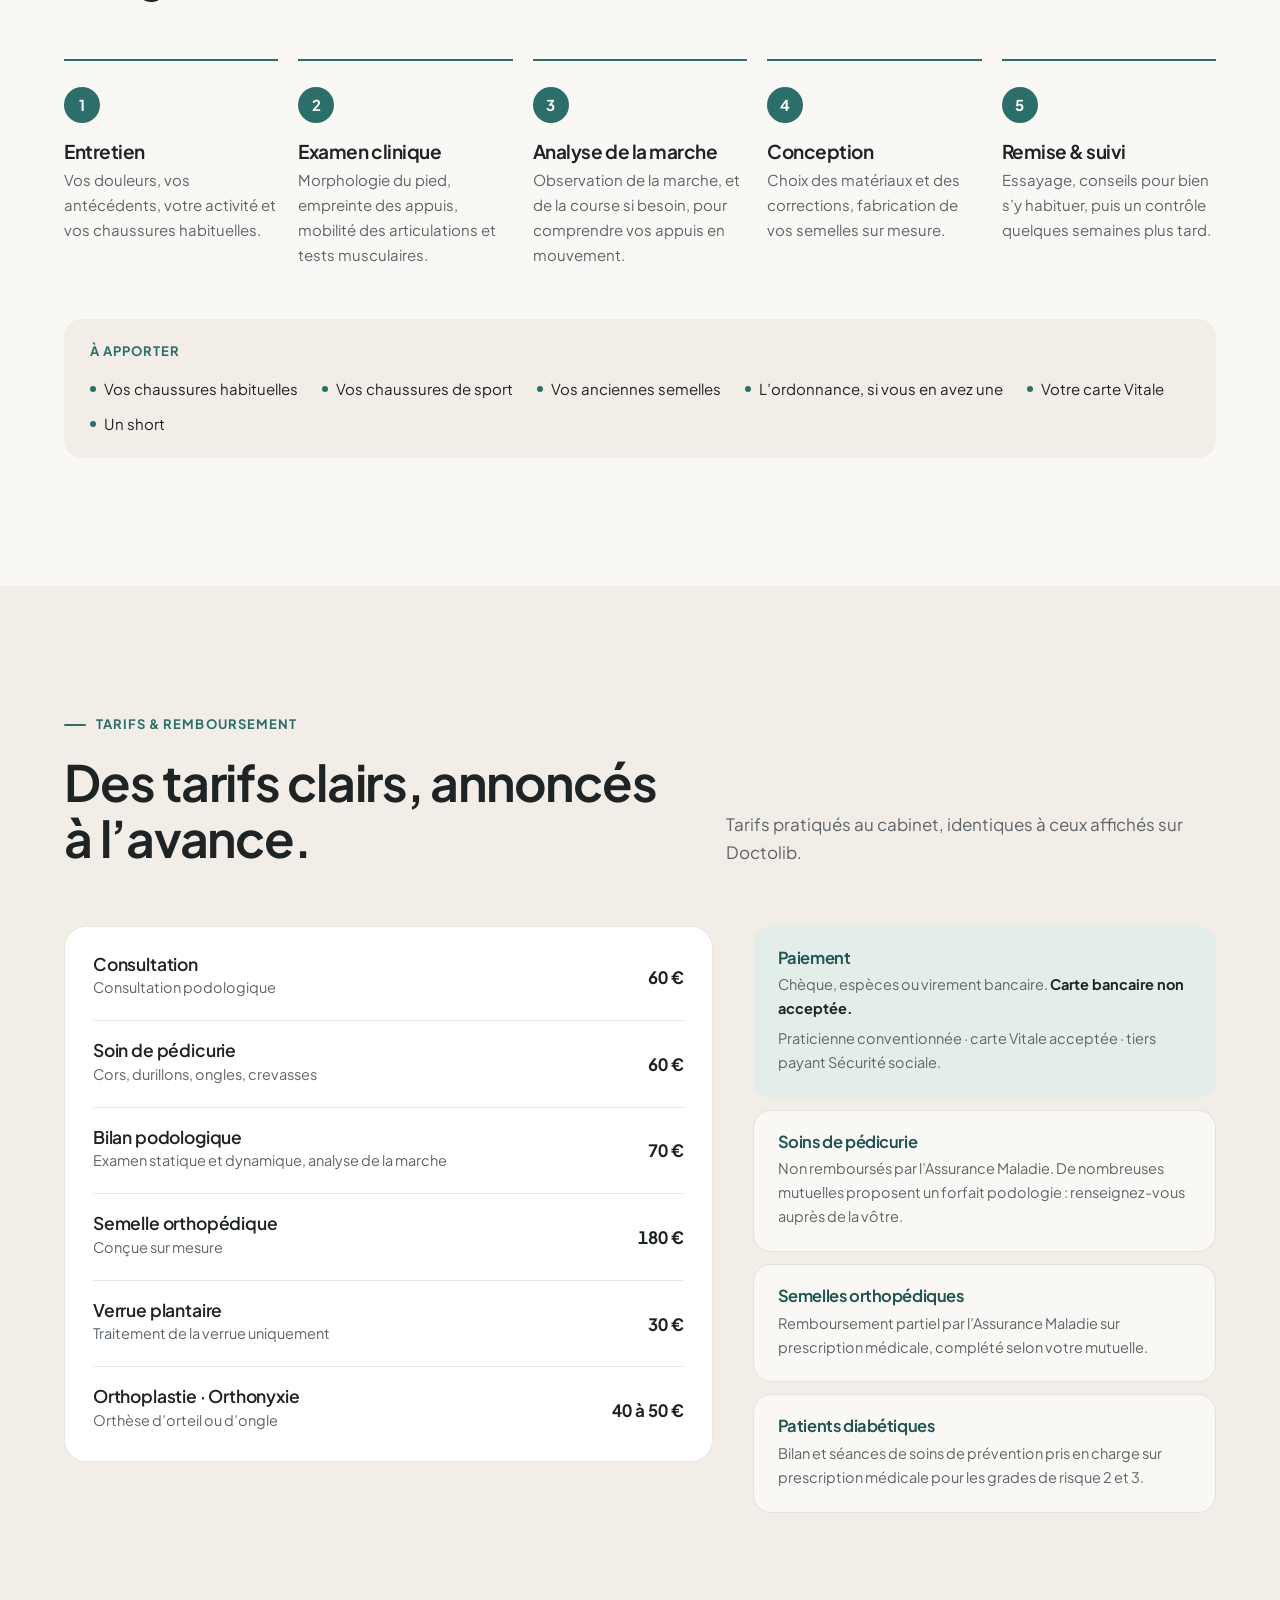
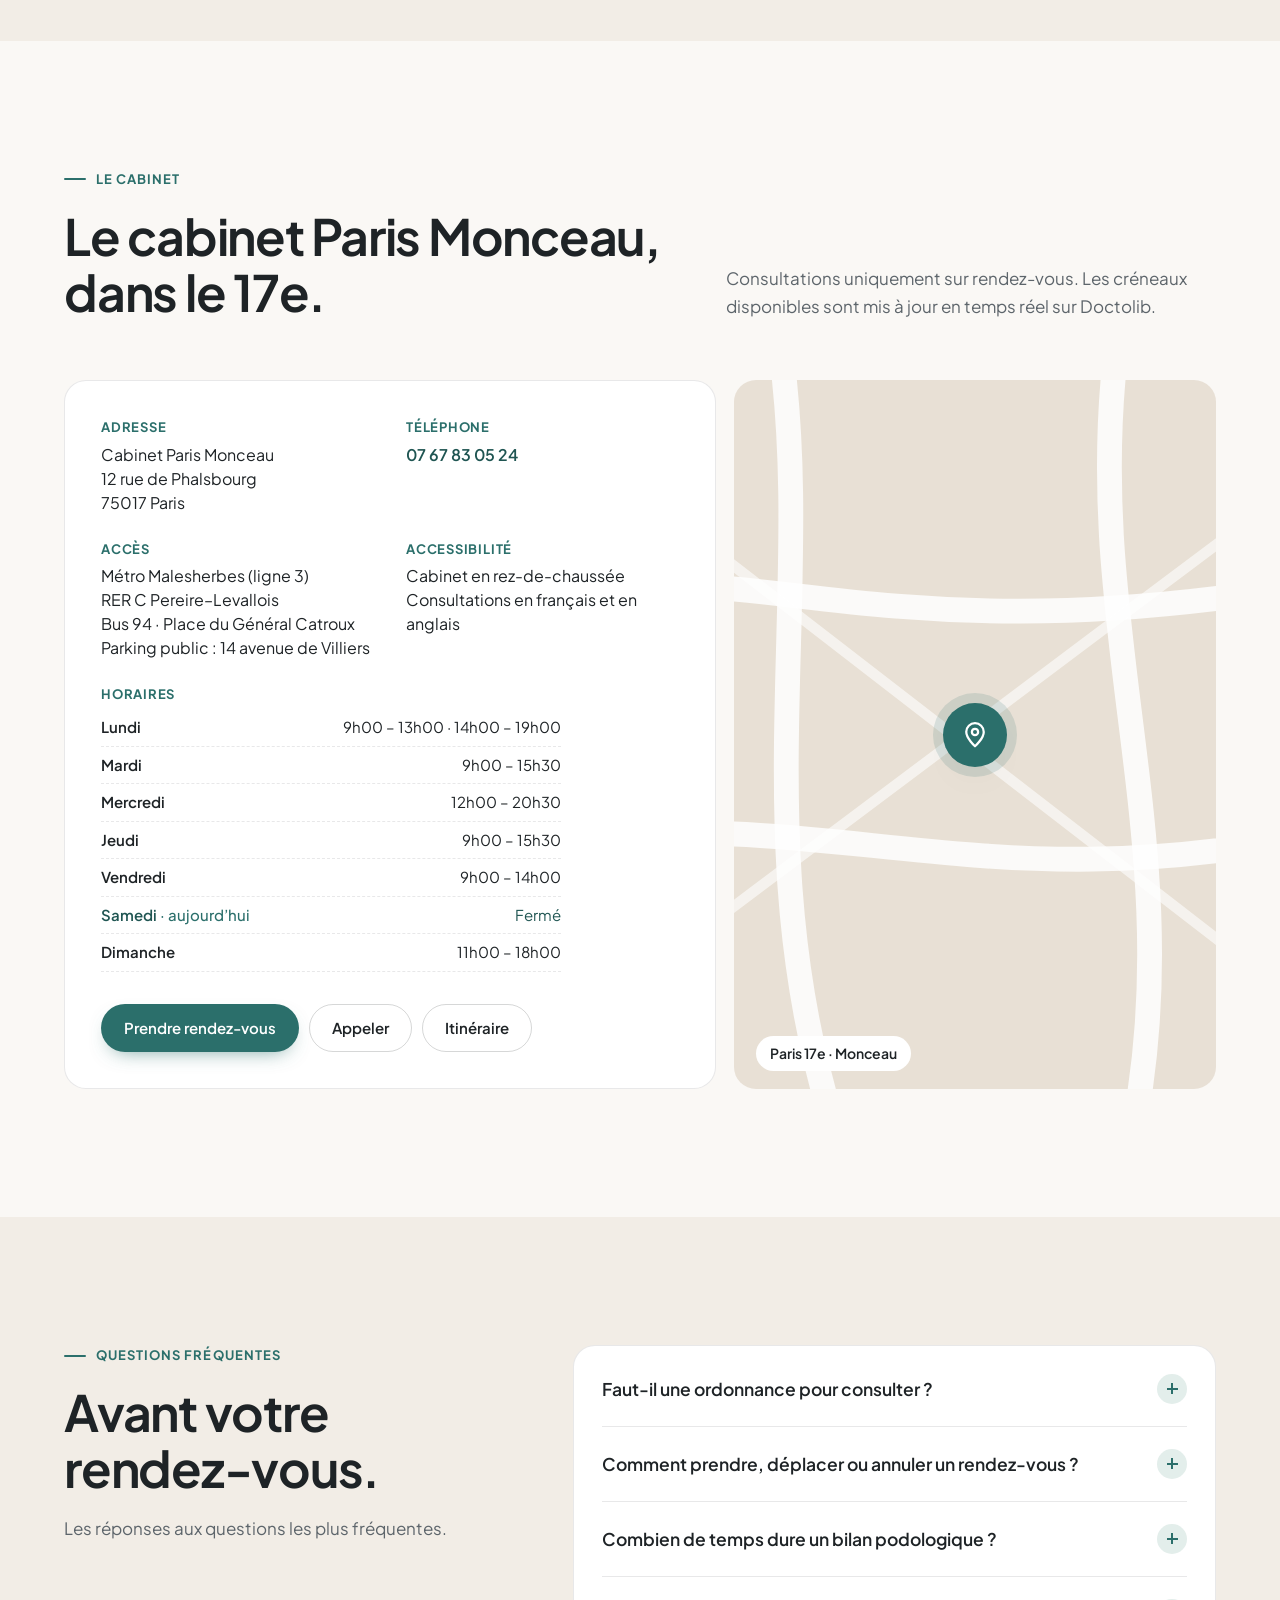
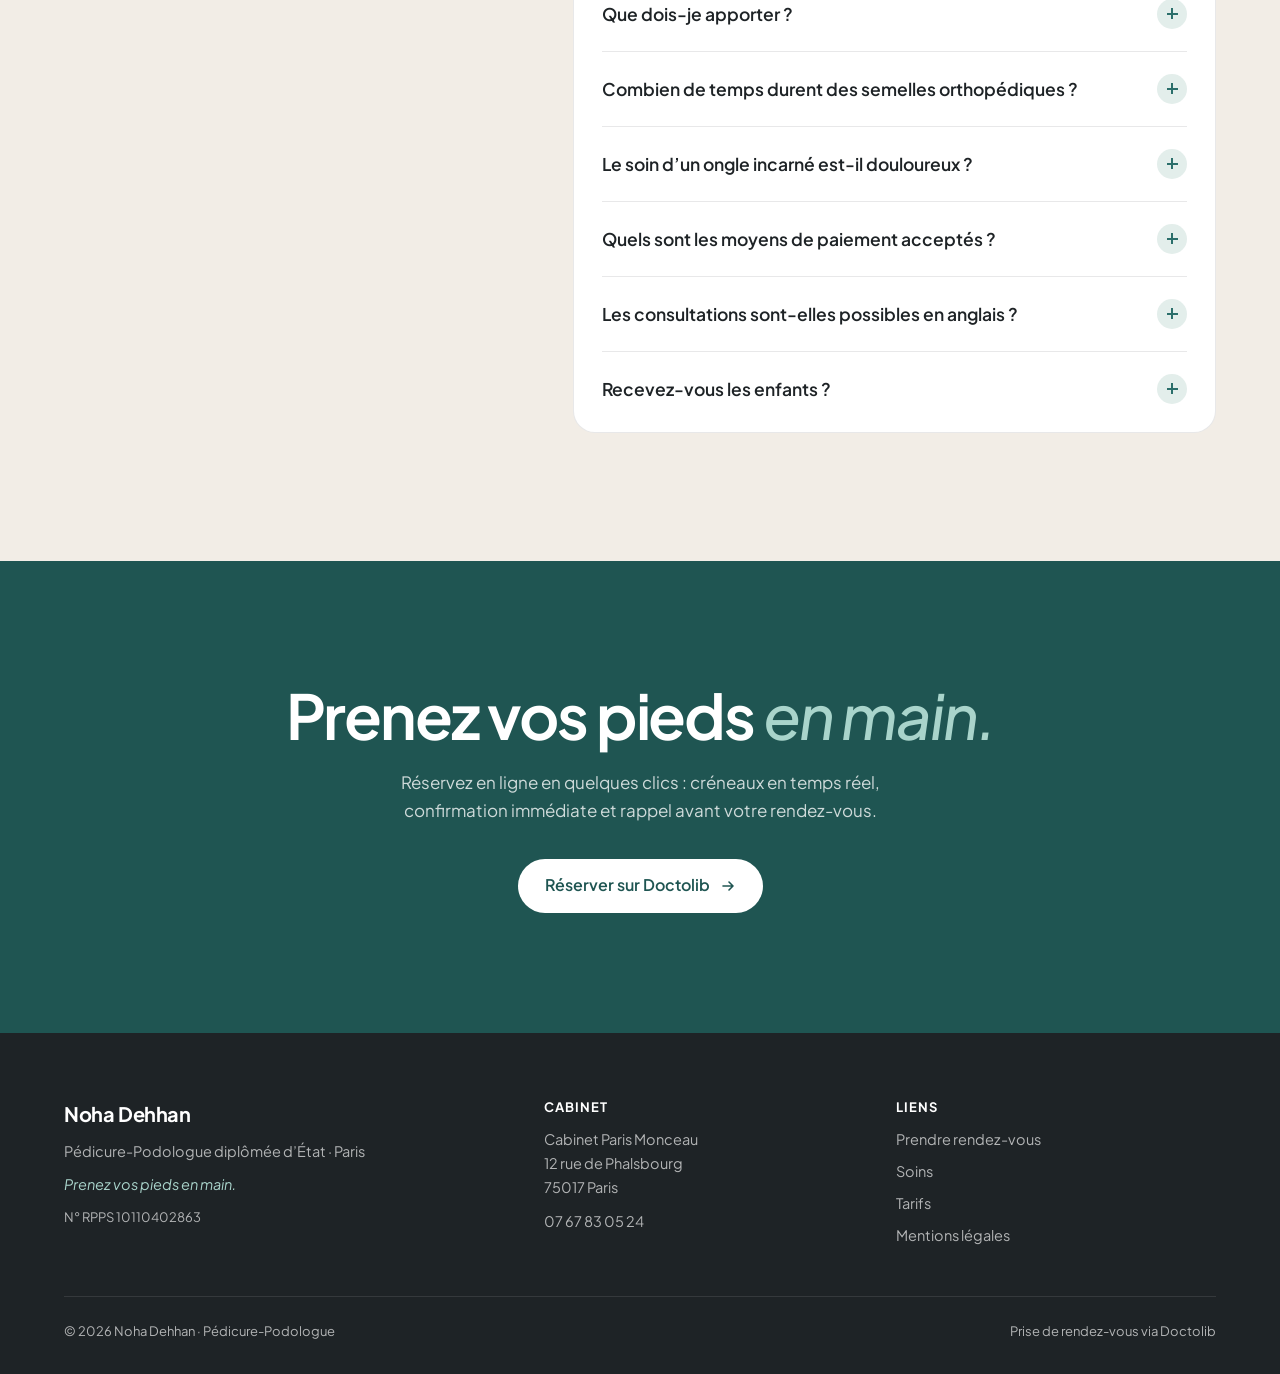
==== commit afcb8592: "Tarifs : libellé « Semelle orthopédique » identique à Doctolib Co-Authored-By: Claude Opus 5.5 <nore" ====
--- a/index.html
+++ b/index.html
@@ -482,7 +482,7 @@
             <li class="price"><div><h3>Consultation</h3><p>Consultation podologique</p></div><span class="price__v">60 €</span></li>
             <li class="price"><div><h3>Soin de pédicurie</h3><p>Cors, durillons, ongles, crevasses</p></div><span class="price__v">60 €</span></li>
             <li class="price"><div><h3>Bilan podologique</h3><p>Examen statique et dynamique, analyse de la marche</p></div><span class="price__v">70 €</span></li>
-            <li class="price"><div><h3>Semelles orthopédiques</h3><p>Conçues sur mesure</p></div><span class="price__v">180 €</span></li>
+            <li class="price"><div><h3>Semelle orthopédique</h3><p>Conçue sur mesure</p></div><span class="price__v">180 €</span></li>
             <li class="price"><div><h3>Verrue plantaire</h3><p>Traitement de la verrue uniquement</p></div><span class="price__v">30 €</span></li>
             <li class="price"><div><h3>Orthoplastie · Orthonyxie</h3><p>Orthèse d’orteil ou d’ongle</p></div><span class="price__v">40 à 50 €</span></li>
           </ul>
--- a/styles.css
+++ b/styles.css
@@ -577,7 +577,7 @@
 .info__link { font-weight: 600; color: var(--teal-dark); }
 .info__link:hover { text-decoration: underline; text-underline-offset: 3px; }
 
-.hours { display: grid; grid-template-columns: 1fr 1fr; column-gap: 32px; }
+.hours { display: grid; max-width: 460px; }
 .hours li { display: flex; justify-content: space-between; gap: 16px; padding: 7px 0; border-bottom: 1px dashed var(--line); font-size: 15px; }
 .hours span { font-weight: 600; }
 .hours .is-today { color: var(--teal-dark); }
@@ -620,7 +620,7 @@
 }
 @media (max-width: 540px) {
   .place__info { padding: 24px; }
-  .info, .hours { grid-template-columns: 1fr; }
+  .info { grid-template-columns: 1fr; }
   .place__actions .btn { flex: 1; }
 }
 
